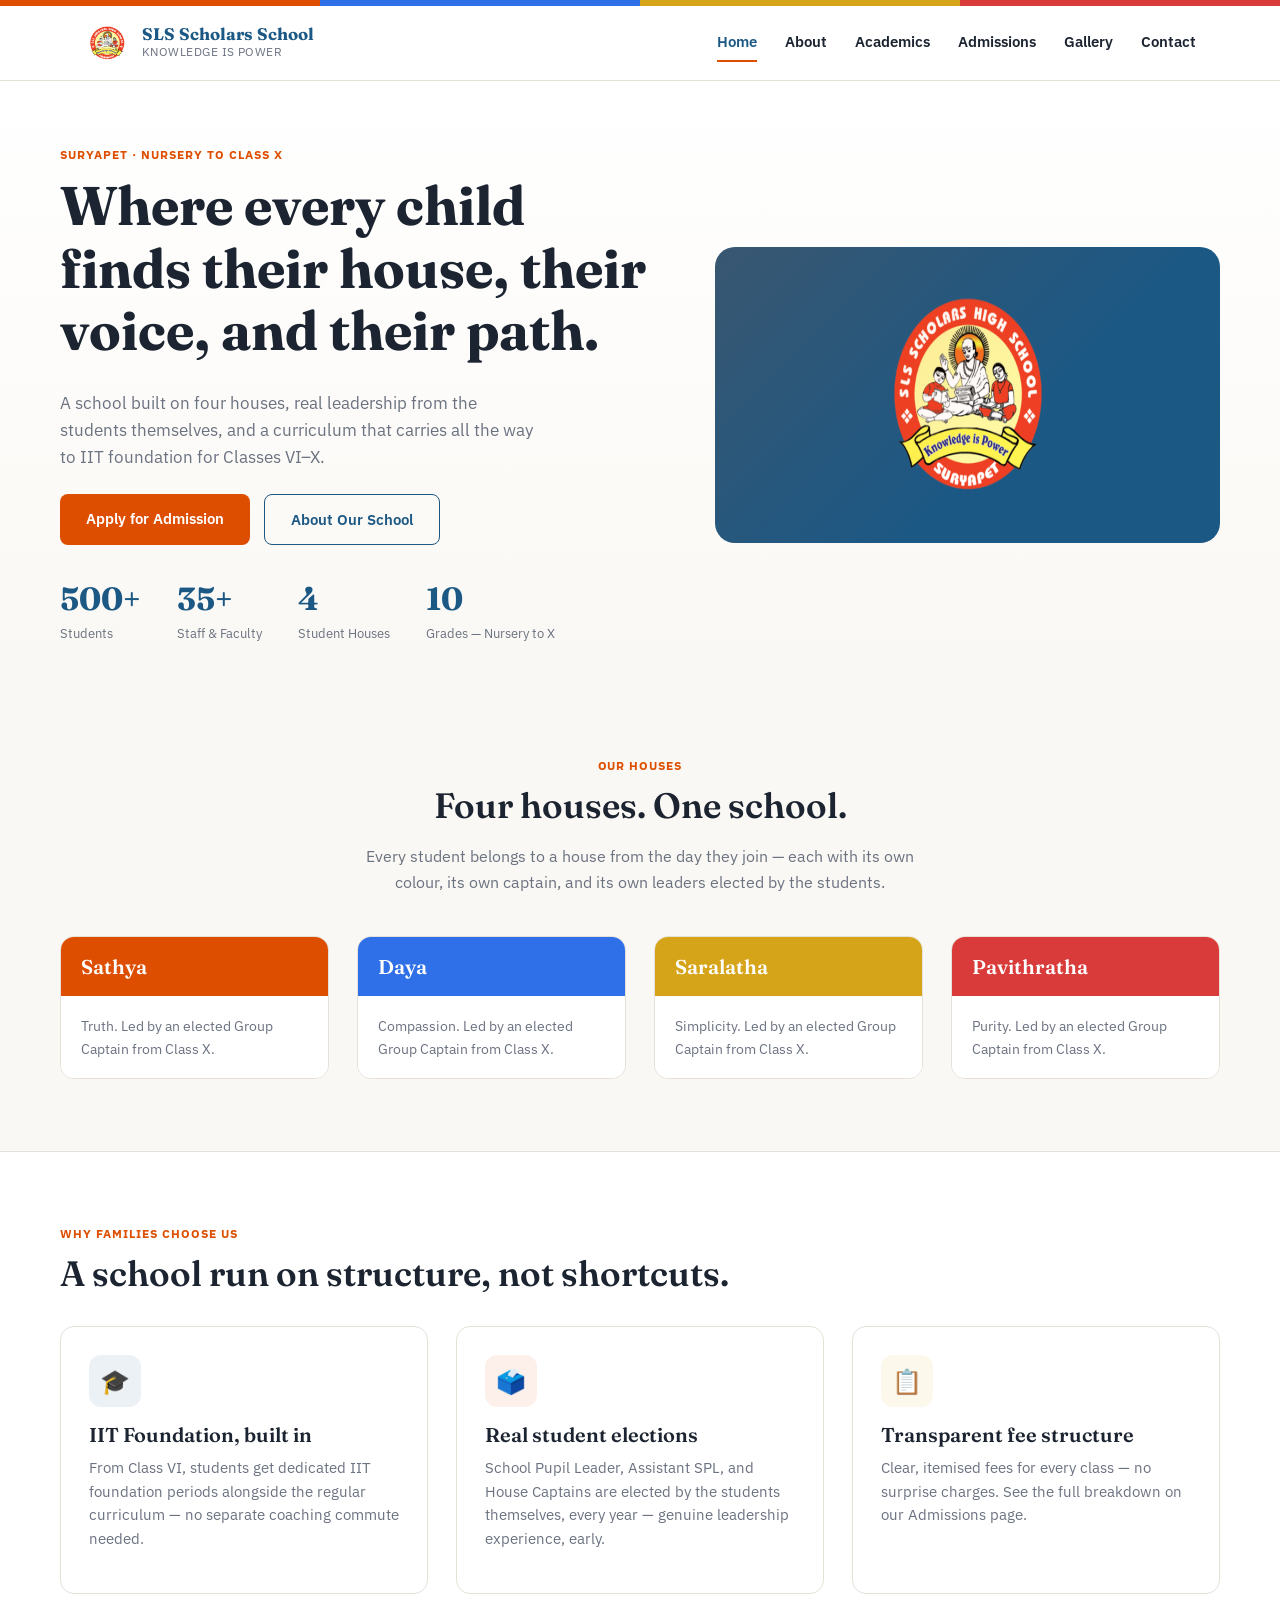
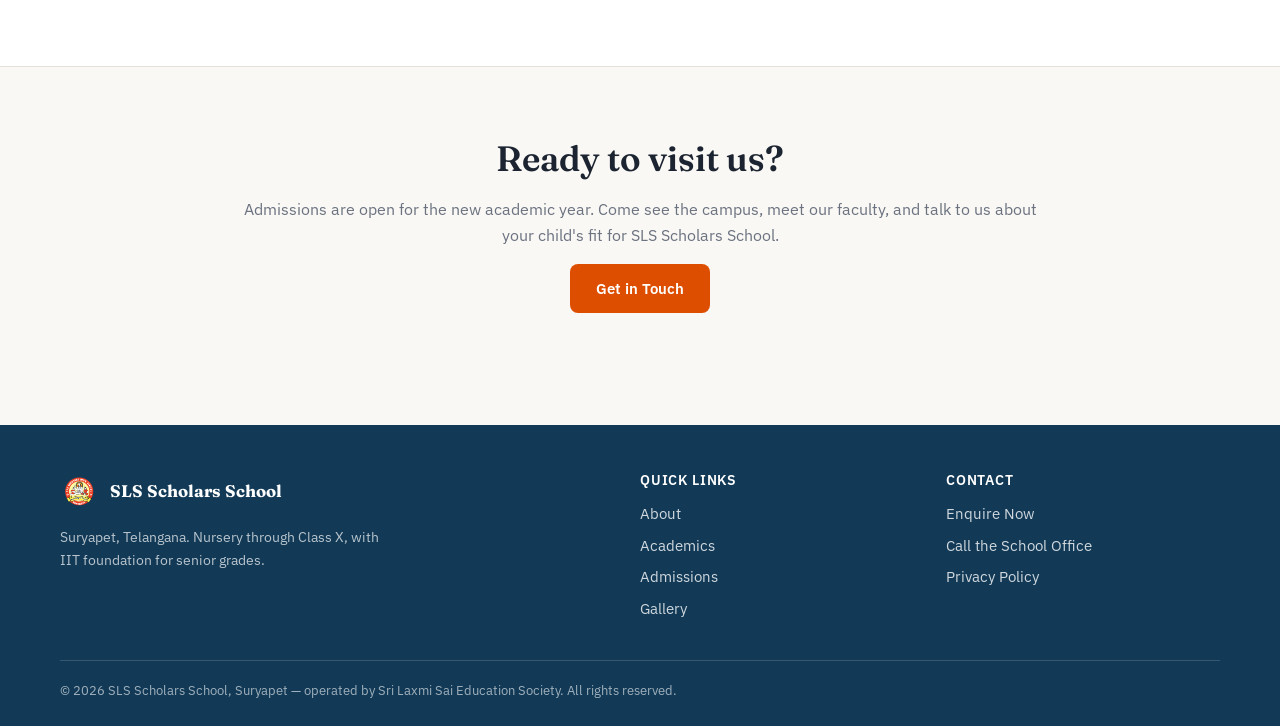
==== index.html @ b36be270 "Add Privacy Policy page" ====
<!doctype html>
<html lang="en">
<head>
<meta charset="UTF-8">
<meta name="viewport" content="width=device-width, initial-scale=1.0">
<title>SLS Scholars School | Suryapet</title>
<meta name="description" content="SLS Scholars School, Suryapet — Nursery to Class X. Knowledge is Power.">
<link rel="stylesheet" href="style.css">
</head>
<body>

<div class="house-stripe"><span class="s1"></span><span class="s2"></span><span class="s3"></span><span class="s4"></span></div>
<header class="site-header">
  <div class="nav-wrap">
    <a class="brand" href="index.html">
      <img src="images/crest.png" alt="SLS Scholars School crest">
      <div class="brand-text">
        <div class="school-name">SLS Scholars School</div>
        <div class="school-tag">Knowledge is Power</div>
      </div>
    </a>
    <nav class="main-nav">
      <a href="index.html" class="active">Home</a>
      <a href="about.html">About</a>
      <a href="academics.html">Academics</a>
      <a href="admissions.html">Admissions</a>
      <a href="gallery.html">Gallery</a>
      <a href="contact.html">Contact</a>
    </nav>
  </div>
</header>

<section class="hero">
  <div class="hero-inner">
    <div>
      <span class="eyebrow">Suryapet · Nursery to Class X</span>
      <h1>Where every child finds their house, their voice, and their path.</h1>
      <p style="font-size:1.05rem; color:var(--muted); max-width:480px;">A school built on four houses, real leadership from the students themselves, and a curriculum that carries all the way to IIT foundation for Classes VI–X.</p>
      <div style="display:flex; gap:14px; flex-wrap:wrap; margin-top:24px;">
        <a href="admissions.html" class="btn btn-primary">Apply for Admission</a>
        <a href="about.html" class="btn btn-outline">About Our School</a>
      </div>
      <div class="stat-row">
        <div><div class="stat-num">500+</div><div class="stat-label">Students</div></div>
        <div><div class="stat-num">35+</div><div class="stat-label">Staff & Faculty</div></div>
        <div><div class="stat-num">4</div><div class="stat-label">Student Houses</div></div>
        <div><div class="stat-num">10</div><div class="stat-label">Grades — Nursery to X</div></div>
      </div>
    </div>
    <div class="hero-crest-panel">
      <img src="images/crest.png" alt="SLS Scholars School crest">
    </div>
  </div>
</section>

<section>
  <div class="wrap">
    <span class="eyebrow" style="text-align:center; display:block;">Our Houses</span>
    <h2 style="text-align:center;">Four houses. One school.</h2>
    <p style="text-align:center; color:var(--muted); max-width:560px; margin:0 auto 40px;">Every student belongs to a house from the day they join — each with its own colour, its own captain, and its own leaders elected by the students.</p>
    <div class="grid grid-4">
      <div class="house-card">
        <div class="house-top" style="background:var(--sathya);"><h3 style="color:#fff; margin:0;">Sathya</h3></div>
        <div class="house-body">Truth. Led by an elected Group Captain from Class X.</div>
      </div>
      <div class="house-card">
        <div class="house-top" style="background:var(--daya);"><h3 style="color:#fff; margin:0;">Daya</h3></div>
        <div class="house-body">Compassion. Led by an elected Group Captain from Class X.</div>
      </div>
      <div class="house-card">
        <div class="house-top" style="background:var(--saralatha);"><h3 style="color:#fff; margin:0;">Saralatha</h3></div>
        <div class="house-body">Simplicity. Led by an elected Group Captain from Class X.</div>
      </div>
      <div class="house-card">
        <div class="house-top" style="background:var(--pavithratha);"><h3 style="color:#fff; margin:0;">Pavithratha</h3></div>
        <div class="house-body">Purity. Led by an elected Group Captain from Class X.</div>
      </div>
    </div>
  </div>
</section>

<section style="background:#fff; border-top:1px solid var(--line); border-bottom:1px solid var(--line);">
  <div class="wrap">
    <span class="eyebrow">Why families choose us</span>
    <h2>A school run on structure, not shortcuts.</h2>
    <div class="grid grid-3" style="margin-top:32px;">
      <div class="card">
        <div class="card-icon" style="background:#1C588415; color:var(--navy);">🎓</div>
        <h3>IIT Foundation, built in</h3>
        <p style="color:var(--muted); font-size:0.92rem;">From Class VI, students get dedicated IIT foundation periods alongside the regular curriculum — no separate coaching commute needed.</p>
      </div>
      <div class="card">
        <div class="card-icon" style="background:#DE4E0015; color:var(--orange);">🗳️</div>
        <h3>Real student elections</h3>
        <p style="color:var(--muted); font-size:0.92rem;">School Pupil Leader, Assistant SPL, and House Captains are elected by the students themselves, every year — genuine leadership experience, early.</p>
      </div>
      <div class="card">
        <div class="card-icon" style="background:#D6A41915; color:var(--saralatha);">📋</div>
        <h3>Transparent fee structure</h3>
        <p style="color:var(--muted); font-size:0.92rem;">Clear, itemised fees for every class — no surprise charges. See the full breakdown on our Admissions page.</p>
      </div>
    </div>
  </div>
</section>

<section>
  <div class="wrap-narrow" style="text-align:center;">
    <h2>Ready to visit us?</h2>
    <p style="color:var(--muted);">Admissions are open for the new academic year. Come see the campus, meet our faculty, and talk to us about your child's fit for SLS Scholars School.</p>
    <a href="contact.html" class="btn btn-primary">Get in Touch</a>
  </div>
</section>

<footer class="site-footer">
  <div class="footer-wrap">
    <div>
      <div class="brand" style="margin-bottom:14px;">
        <img src="images/crest.png" alt="crest" style="width:38px;height:38px;">
        <div class="brand-text"><div class="school-name" style="color:#fff;">SLS Scholars School</div></div>
      </div>
      <p style="color:rgba(255,255,255,0.7); font-size:0.9rem; max-width:320px;">Suryapet, Telangana. Nursery through Class X, with IIT foundation for senior grades.</p>
    </div>
    <div>
      <h4>Quick Links</h4>
      <a href="about.html">About</a>
      <a href="academics.html">Academics</a>
      <a href="admissions.html">Admissions</a>
      <a href="gallery.html">Gallery</a>
    </div>
    <div>
      <h4>Contact</h4>
      <a href="contact.html">Enquire Now</a>
      <a href="tel:+919848638999">Call the School Office</a>
      <a href="privacy.html">Privacy Policy</a>
    </div>
  </div>
  <div class="footer-bottom">© 2026 SLS Scholars School, Suryapet — operated by Sri Laxmi Sai Education Society. All rights reserved.</div>
</footer>

</body>
</html>
---- style.css ----
@import url('https://fonts.googleapis.com/css2?family=Fraunces:opsz,wght@9..144,500;9..144,600;9..144,700&family=IBM+Plex+Sans:wght@400;500;600;700&display=swap');

:root {
  --navy: #1C5884;
  --navy-dark: #123A57;
  --orange: #DE4E00;
  --paper: #FAF8F4;
  --ink: #1B2430;
  --muted: #6B7280;
  --line: #E5E1D8;
  --sathya: #DE4E00;
  --daya: #2F6FE8;
  --saralatha: #D6A419;
  --pavithratha: #D93A3A;
}

* { box-sizing: border-box; }

html { scroll-behavior: smooth; }

body {
  margin: 0;
  font-family: 'IBM Plex Sans', system-ui, sans-serif;
  color: var(--ink);
  background: var(--paper);
  line-height: 1.6;
}

h1, h2, h3, h4 { font-family: 'Fraunces', serif; font-weight: 600; line-height: 1.15; margin: 0 0 0.5em; }
h1 { font-size: clamp(2.2rem, 5vw, 3.4rem); font-weight: 700; }
h2 { font-size: clamp(1.6rem, 3vw, 2.2rem); }
h3 { font-size: 1.25rem; }
p { margin: 0 0 1em; color: var(--ink); }
a { color: var(--navy); text-decoration: none; }
img { max-width: 100%; display: block; }

.house-stripe { height: 6px; display: flex; }
.house-stripe span { flex: 1; }
.house-stripe .s1 { background: var(--sathya); }
.house-stripe .s2 { background: var(--daya); }
.house-stripe .s3 { background: var(--saralatha); }
.house-stripe .s4 { background: var(--pavithratha); }

header.site-header {
  background: #fff;
  border-bottom: 1px solid var(--line);
  position: sticky;
  top: 0;
  z-index: 50;
}
.nav-wrap {
  max-width: 1160px;
  margin: 0 auto;
  padding: 14px 24px;
  display: flex;
  align-items: center;
  justify-content: space-between;
  gap: 20px;
  flex-wrap: wrap;
}
.brand { display: flex; align-items: center; gap: 12px; }
.brand img { width: 46px; height: 46px; object-fit: contain; }
.brand-text .school-name { font-family: 'Fraunces', serif; font-weight: 700; font-size: 1.05rem; color: var(--navy); line-height: 1.1; }
.brand-text .school-tag { font-size: 0.72rem; color: var(--muted); letter-spacing: 0.04em; text-transform: uppercase; }

nav.main-nav { display: flex; gap: 28px; flex-wrap: wrap; }
nav.main-nav a {
  font-size: 0.92rem;
  font-weight: 600;
  color: var(--ink);
  padding: 6px 0;
  border-bottom: 2px solid transparent;
}
nav.main-nav a:hover, nav.main-nav a.active { color: var(--navy); border-bottom-color: var(--orange); }

.btn {
  display: inline-block;
  padding: 12px 26px;
  border-radius: 8px;
  font-weight: 600;
  font-size: 0.95rem;
  cursor: pointer;
  border: none;
}
.btn-primary { background: var(--orange); color: #fff; }
.btn-primary:hover { background: #c74400; }
.btn-outline { background: transparent; color: var(--navy); border: 1.5px solid var(--navy); }
.btn-outline:hover { background: var(--navy); color: #fff; }

section { padding: 72px 24px; }
.wrap { max-width: 1160px; margin: 0 auto; }
.wrap-narrow { max-width: 820px; margin: 0 auto; }

.eyebrow {
  font-size: 0.78rem;
  font-weight: 700;
  letter-spacing: 0.08em;
  text-transform: uppercase;
  color: var(--orange);
  margin-bottom: 10px;
  display: block;
}

.grid { display: grid; gap: 28px; }
.grid-2 { grid-template-columns: repeat(auto-fit, minmax(280px, 1fr)); }
.grid-3 { grid-template-columns: repeat(auto-fit, minmax(220px, 1fr)); }
.grid-4 { grid-template-columns: repeat(auto-fit, minmax(180px, 1fr)); }

.card {
  background: #fff;
  border: 1px solid var(--line);
  border-radius: 14px;
  padding: 28px;
}

.card-icon {
  width: 52px; height: 52px;
  border-radius: 12px;
  display: flex; align-items: center; justify-content: center;
  font-size: 24px;
  margin-bottom: 16px;
}

.hero {
  background: linear-gradient(180deg, #fff 0%, var(--paper) 100%);
  padding: 64px 24px 40px;
}
.hero-inner {
  max-width: 1160px;
  margin: 0 auto;
  display: grid;
  grid-template-columns: 1.2fr 1fr;
  gap: 48px;
  align-items: center;
}
@media (max-width: 800px) { .hero-inner { grid-template-columns: 1fr; } }

.hero-crest-panel {
  background: var(--navy);
  border-radius: 20px;
  padding: 48px;
  display: flex;
  align-items: center;
  justify-content: center;
  position: relative;
  overflow: hidden;
}
.hero-crest-panel img { width: 200px; height: 200px; }
.hero-crest-panel::after {
  content: "";
  position: absolute;
  inset: 0;
  background: linear-gradient(135deg, rgba(222,78,0,0.15), transparent 60%);
}

.stat-row { display: flex; gap: 36px; flex-wrap: wrap; margin-top: 28px; }
.stat-num { font-family: 'Fraunces', serif; font-size: 2rem; font-weight: 700; color: var(--navy); }
.stat-label { font-size: 0.8rem; color: var(--muted); }

.house-card { border-radius: 14px; overflow: hidden; border: 1px solid var(--line); }
.house-card .house-top { padding: 18px 20px; color: #fff; }
.house-card .house-body { padding: 18px 20px; background: #fff; font-size: 0.9rem; color: var(--muted); }

.icon-tile {
  aspect-ratio: 4/3;
  border-radius: 14px;
  display: flex;
  align-items: center;
  justify-content: center;
  font-size: 44px;
  border: 1px solid var(--line);
}

footer.site-footer {
  background: var(--navy-dark);
  color: #fff;
  padding: 48px 24px 24px;
  margin-top: 40px;
}
.footer-wrap { max-width: 1160px; margin: 0 auto; display: grid; grid-template-columns: 2fr 1fr 1fr; gap: 32px; }
@media (max-width: 700px) { .footer-wrap { grid-template-columns: 1fr; } }
.footer-wrap h4 { color: #fff; font-family: 'IBM Plex Sans', sans-serif; font-size: 0.85rem; text-transform: uppercase; letter-spacing: 0.06em; margin-bottom: 14px; }
.footer-wrap a { color: rgba(255,255,255,0.8); display: block; margin-bottom: 8px; font-size: 0.92rem; }
.footer-wrap a:hover { color: #fff; }
.footer-bottom { max-width: 1160px; margin: 32px auto 0; padding-top: 20px; border-top: 1px solid rgba(255,255,255,0.15); font-size: 0.8rem; color: rgba(255,255,255,0.6); }

.page-hero {
  background: var(--navy);
  color: #fff;
  padding: 56px 24px;
  text-align: center;
}
.page-hero h1 { color: #fff; }
.page-hero p { color: rgba(255,255,255,0.85); max-width: 560px; margin: 0 auto; }

.divider { height: 1px; background: var(--line); margin: 0; }

table.fee-table { width: 100%; border-collapse: collapse; background: #fff; border-radius: 12px; overflow: hidden; }
table.fee-table th { background: var(--navy); color: #fff; text-align: left; padding: 12px 16px; font-size: 0.85rem; }
table.fee-table td { padding: 10px 16px; border-top: 1px solid var(--line); font-size: 0.92rem; }
table.fee-table tr:nth-child(even) td { background: #FBFAF7; }

.contact-form input, .contact-form textarea {
  width: 100%;
  padding: 12px 14px;
  border: 1px solid var(--line);
  border-radius: 8px;
  font-family: inherit;
  font-size: 0.95rem;
  margin-bottom: 14px;
}
.contact-form label { font-size: 0.85rem; font-weight: 600; display: block; margin-bottom: 6px; }
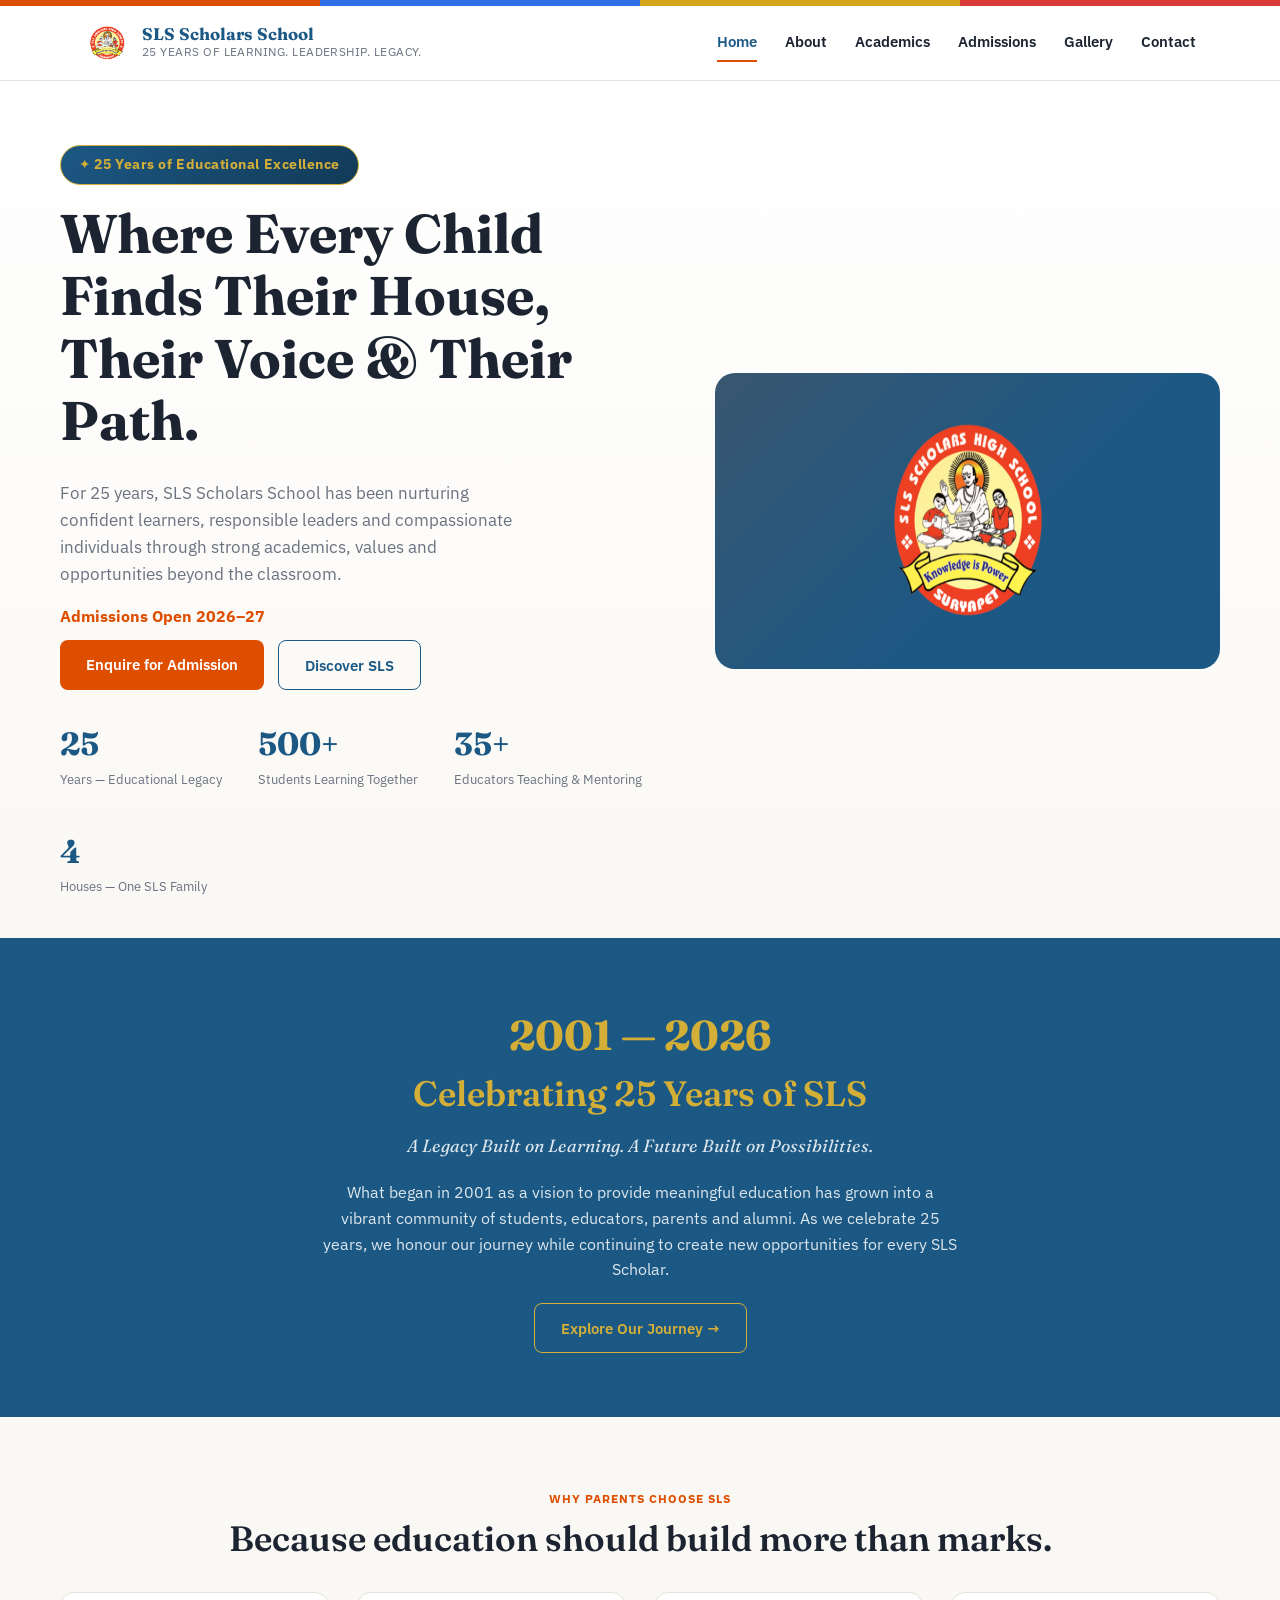
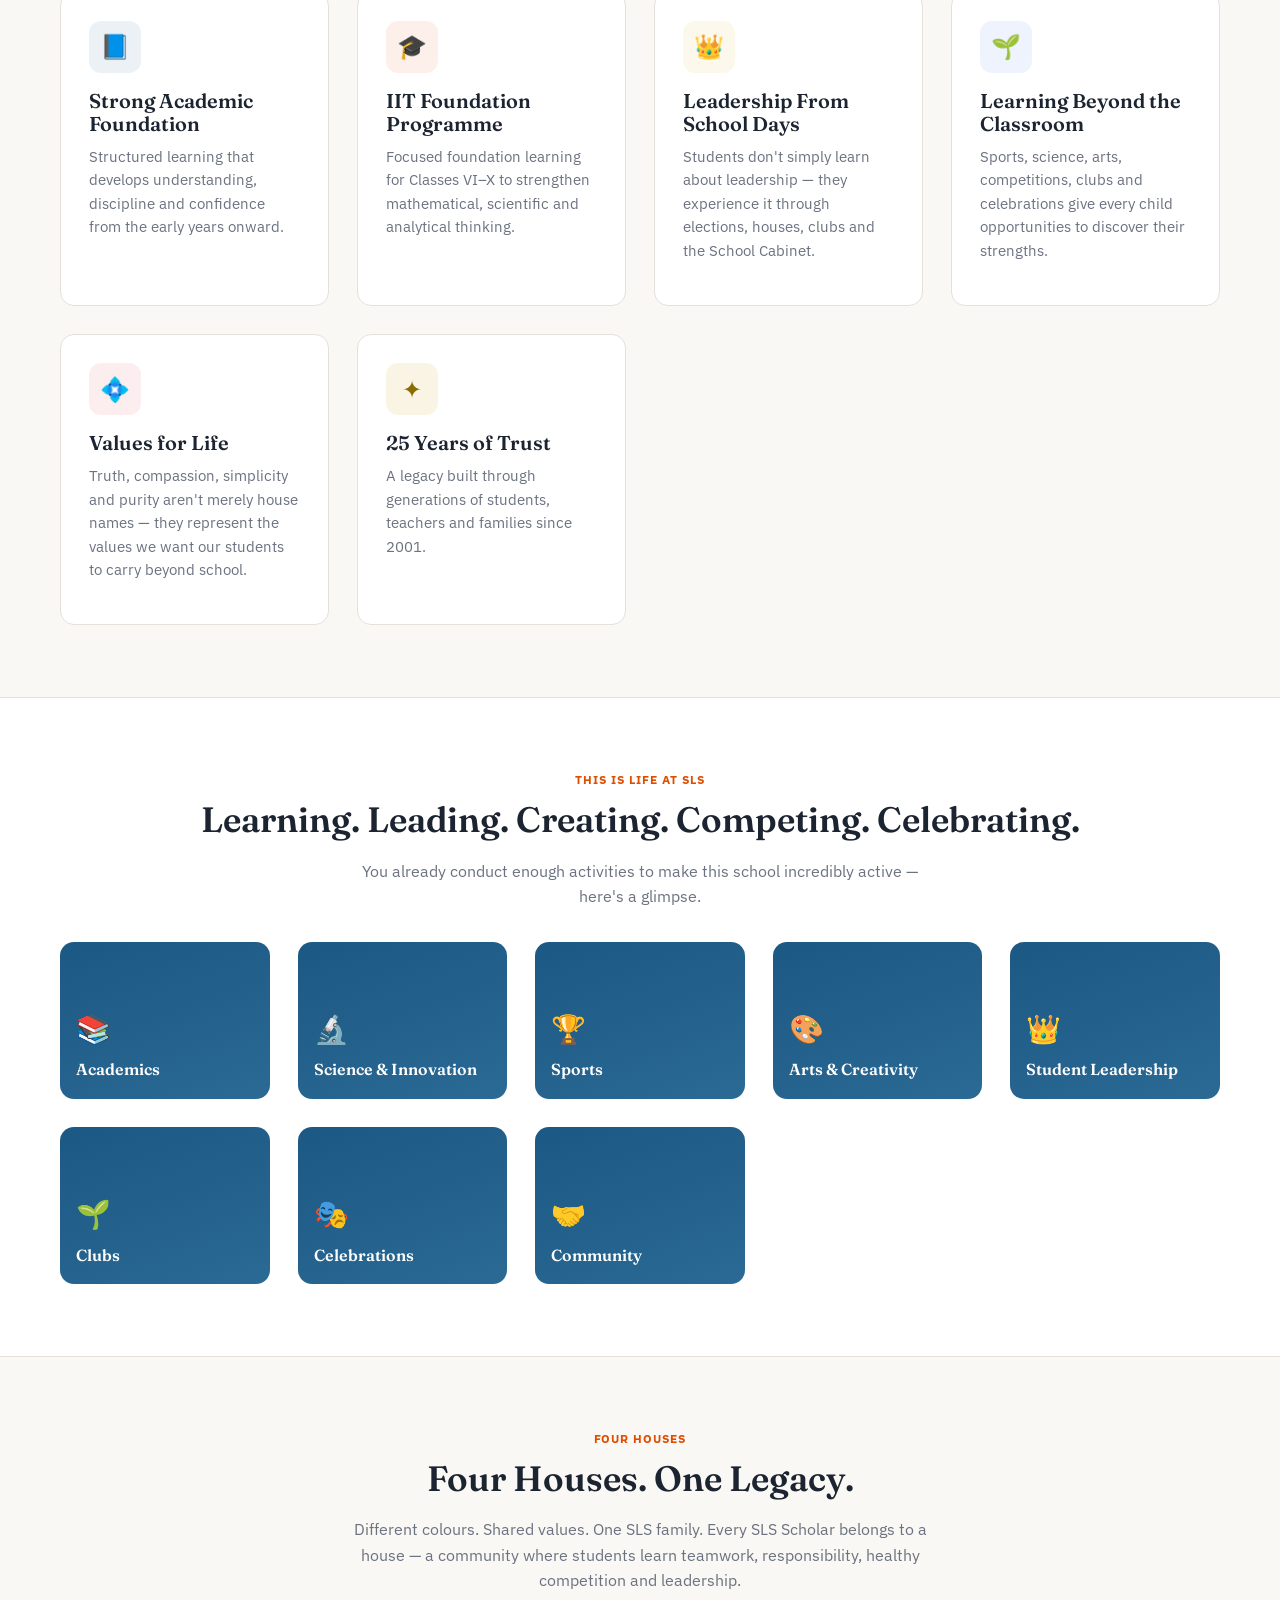
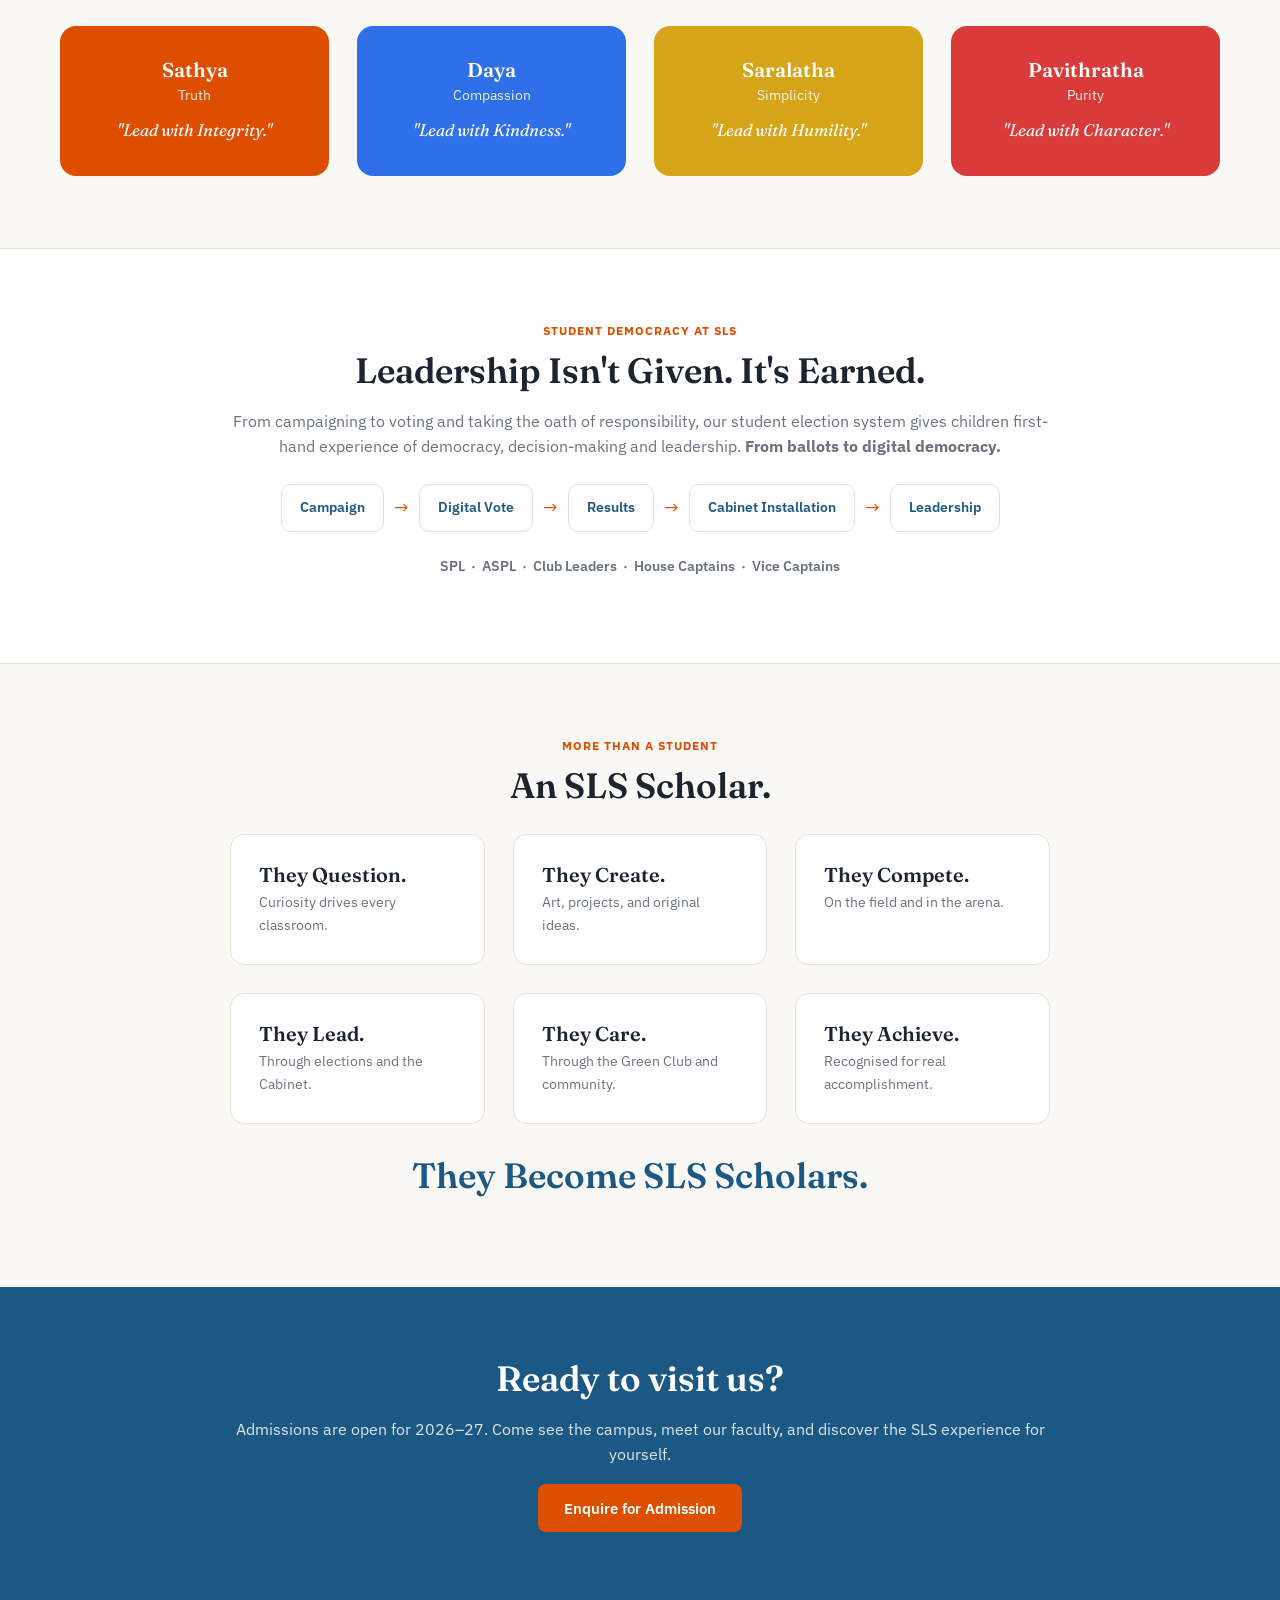
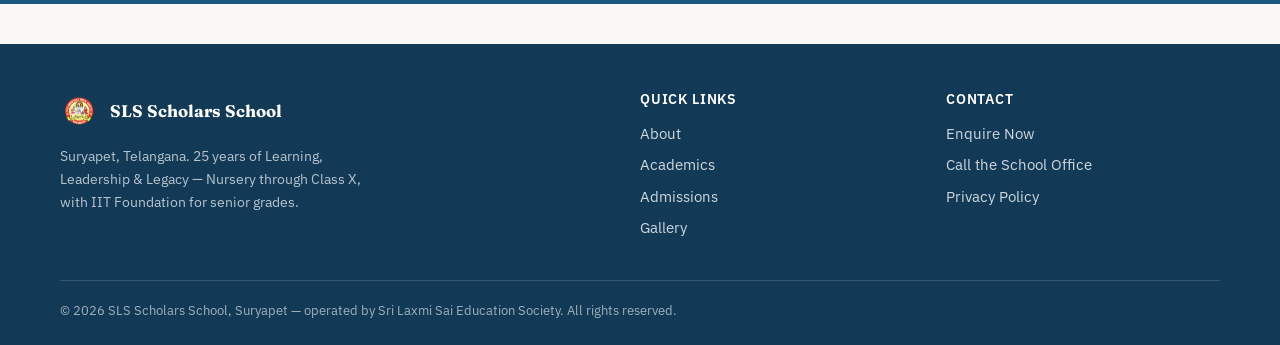
==== commit a730d4d7: "Silver Jubilee rebrand: Home, Academics, Admissions, Gallery, Contact" ====
--- a/index.html
+++ b/index.html
@@ -3,8 +3,8 @@
 <head>
 <meta charset="UTF-8">
 <meta name="viewport" content="width=device-width, initial-scale=1.0">
-<title>SLS Scholars School | Suryapet</title>
-<meta name="description" content="SLS Scholars School, Suryapet — Nursery to Class X. Knowledge is Power.">
+<title>SLS Scholars School | 25 Years of Learning, Leadership & Legacy</title>
+<meta name="description" content="SLS Scholars School, Suryapet — celebrating 25 years of educational excellence. Nursery to Class X, with IIT Foundation and student leadership.">
 <link rel="stylesheet" href="style.css">
 </head>
 <body>
@@ -16,7 +16,7 @@
       <img src="images/crest.png" alt="SLS Scholars School crest">
       <div class="brand-text">
         <div class="school-name">SLS Scholars School</div>
-        <div class="school-tag">Knowledge is Power</div>
+        <div class="school-tag">25 Years of Learning. Leadership. Legacy.</div>
       </div>
     </a>
     <nav class="main-nav">
@@ -33,18 +33,19 @@
 <section class="hero">
   <div class="hero-inner">
     <div>
-      <span class="eyebrow">Suryapet · Nursery to Class X</span>
-      <h1>Where every child finds their house, their voice, and their path.</h1>
-      <p style="font-size:1.05rem; color:var(--muted); max-width:480px;">A school built on four houses, real leadership from the students themselves, and a curriculum that carries all the way to IIT foundation for Classes VI–X.</p>
-      <div style="display:flex; gap:14px; flex-wrap:wrap; margin-top:24px;">
-        <a href="admissions.html" class="btn btn-primary">Apply for Admission</a>
-        <a href="about.html" class="btn btn-outline">About Our School</a>
+      <span class="jubilee-badge">✦ 25 Years of Educational Excellence</span>
+      <h1 style="margin-top:18px;">Where Every Child Finds Their House, Their Voice & Their Path.</h1>
+      <p style="font-size:1.05rem; color:var(--muted); max-width:480px;">For 25 years, SLS Scholars School has been nurturing confident learners, responsible leaders and compassionate individuals through strong academics, values and opportunities beyond the classroom.</p>
+      <div style="margin:14px 0 6px; font-weight:700; color:var(--orange);">Admissions Open 2026–27</div>
+      <div style="display:flex; gap:14px; flex-wrap:wrap; margin-top:10px;">
+        <a href="admissions.html" class="btn btn-primary">Enquire for Admission</a>
+        <a href="about.html" class="btn btn-outline">Discover SLS</a>
       </div>
       <div class="stat-row">
-        <div><div class="stat-num">500+</div><div class="stat-label">Students</div></div>
-        <div><div class="stat-num">35+</div><div class="stat-label">Staff & Faculty</div></div>
-        <div><div class="stat-num">4</div><div class="stat-label">Student Houses</div></div>
-        <div><div class="stat-num">10</div><div class="stat-label">Grades — Nursery to X</div></div>
+        <div><div class="stat-num">25</div><div class="stat-label">Years — Educational Legacy</div></div>
+        <div><div class="stat-num">500+</div><div class="stat-label">Students Learning Together</div></div>
+        <div><div class="stat-num">35+</div><div class="stat-label">Educators Teaching &amp; Mentoring</div></div>
+        <div><div class="stat-num">4</div><div class="stat-label">Houses — One SLS Family</div></div>
       </div>
     </div>
     <div class="hero-crest-panel">
@@ -53,27 +54,48 @@
   </div>
 </section>
 
+<section class="jubilee-section">
+  <div class="jubilee-years">2001 — 2026</div>
+  <h2>Celebrating 25 Years of SLS</h2>
+  <p style="font-family:'Fraunces',serif; font-style:italic; font-size:1.1rem;">A Legacy Built on Learning. A Future Built on Possibilities.</p>
+  <p>What began in 2001 as a vision to provide meaningful education has grown into a vibrant community of students, educators, parents and alumni. As we celebrate 25 years, we honour our journey while continuing to create new opportunities for every SLS Scholar.</p>
+  <a href="about.html" class="btn btn-outline" style="border-color:#D4AF37; color:#D4AF37;">Explore Our Journey →</a>
+</section>
+
 <section>
   <div class="wrap">
-    <span class="eyebrow" style="text-align:center; display:block;">Our Houses</span>
-    <h2 style="text-align:center;">Four houses. One school.</h2>
-    <p style="text-align:center; color:var(--muted); max-width:560px; margin:0 auto 40px;">Every student belongs to a house from the day they join — each with its own colour, its own captain, and its own leaders elected by the students.</p>
-    <div class="grid grid-4">
-      <div class="house-card">
-        <div class="house-top" style="background:var(--sathya);"><h3 style="color:#fff; margin:0;">Sathya</h3></div>
-        <div class="house-body">Truth. Led by an elected Group Captain from Class X.</div>
-      </div>
-      <div class="house-card">
-        <div class="house-top" style="background:var(--daya);"><h3 style="color:#fff; margin:0;">Daya</h3></div>
-        <div class="house-body">Compassion. Led by an elected Group Captain from Class X.</div>
-      </div>
-      <div class="house-card">
-        <div class="house-top" style="background:var(--saralatha);"><h3 style="color:#fff; margin:0;">Saralatha</h3></div>
-        <div class="house-body">Simplicity. Led by an elected Group Captain from Class X.</div>
-      </div>
-      <div class="house-card">
-        <div class="house-top" style="background:var(--pavithratha);"><h3 style="color:#fff; margin:0;">Pavithratha</h3></div>
-        <div class="house-body">Purity. Led by an elected Group Captain from Class X.</div>
+    <span class="eyebrow" style="text-align:center; display:block;">Why Parents Choose SLS</span>
+    <h2 style="text-align:center;">Because education should build more than marks.</h2>
+    <div class="grid grid-3" style="margin-top:32px;">
+      <div class="card">
+        <div class="card-icon" style="background:#1C588415; color:var(--navy);">📘</div>
+        <h3>Strong Academic Foundation</h3>
+        <p style="color:var(--muted); font-size:0.92rem;">Structured learning that develops understanding, discipline and confidence from the early years onward.</p>
+      </div>
+      <div class="card">
+        <div class="card-icon" style="background:#DE4E0015; color:var(--orange);">🎓</div>
+        <h3>IIT Foundation Programme</h3>
+        <p style="color:var(--muted); font-size:0.92rem;">Focused foundation learning for Classes VI–X to strengthen mathematical, scientific and analytical thinking.</p>
+      </div>
+      <div class="card">
+        <div class="card-icon" style="background:#D6A41915; color:var(--saralatha);">👑</div>
+        <h3>Leadership From School Days</h3>
+        <p style="color:var(--muted); font-size:0.92rem;">Students don't simply learn about leadership — they experience it through elections, houses, clubs and the School Cabinet.</p>
+      </div>
+      <div class="card">
+        <div class="card-icon" style="background:#2F6FE815; color:var(--daya);">🌱</div>
+        <h3>Learning Beyond the Classroom</h3>
+        <p style="color:var(--muted); font-size:0.92rem;">Sports, science, arts, competitions, clubs and celebrations give every child opportunities to discover their strengths.</p>
+      </div>
+      <div class="card">
+        <div class="card-icon" style="background:#D93A3A15; color:var(--pavithratha);">💠</div>
+        <h3>Values for Life</h3>
+        <p style="color:var(--muted); font-size:0.92rem;">Truth, compassion, simplicity and purity aren't merely house names — they represent the values we want our students to carry beyond school.</p>
+      </div>
+      <div class="card">
+        <div class="card-icon" style="background:#D4AF3722; color:#8a6d00;">✦</div>
+        <h3>25 Years of Trust</h3>
+        <p style="color:var(--muted); font-size:0.92rem;">A legacy built through generations of students, teachers and families since 2001.</p>
       </div>
     </div>
   </div>
@@ -81,33 +103,89 @@
 
 <section style="background:#fff; border-top:1px solid var(--line); border-bottom:1px solid var(--line);">
   <div class="wrap">
-    <span class="eyebrow">Why families choose us</span>
-    <h2>A school run on structure, not shortcuts.</h2>
-    <div class="grid grid-3" style="margin-top:32px;">
-      <div class="card">
-        <div class="card-icon" style="background:#1C588415; color:var(--navy);">🎓</div>
-        <h3>IIT Foundation, built in</h3>
-        <p style="color:var(--muted); font-size:0.92rem;">From Class VI, students get dedicated IIT foundation periods alongside the regular curriculum — no separate coaching commute needed.</p>
-      </div>
-      <div class="card">
-        <div class="card-icon" style="background:#DE4E0015; color:var(--orange);">🗳️</div>
-        <h3>Real student elections</h3>
-        <p style="color:var(--muted); font-size:0.92rem;">School Pupil Leader, Assistant SPL, and House Captains are elected by the students themselves, every year — genuine leadership experience, early.</p>
-      </div>
-      <div class="card">
-        <div class="card-icon" style="background:#D6A41915; color:var(--saralatha);">📋</div>
-        <h3>Transparent fee structure</h3>
-        <p style="color:var(--muted); font-size:0.92rem;">Clear, itemised fees for every class — no surprise charges. See the full breakdown on our Admissions page.</p>
-      </div>
-    </div>
+    <span class="eyebrow" style="text-align:center; display:block;">This Is Life at SLS</span>
+    <h2 style="text-align:center;">Learning. Leading. Creating. Competing. Celebrating.</h2>
+    <p style="text-align:center; color:var(--muted); max-width:600px; margin:0 auto 32px;">You already conduct enough activities to make this school incredibly active — here's a glimpse.</p>
+    <div class="grid grid-4">
+      <div class="life-tile"><div><div class="life-icon">📚</div><div class="life-label">Academics</div></div></div>
+      <div class="life-tile"><div><div class="life-icon">🔬</div><div class="life-label">Science &amp; Innovation</div></div></div>
+      <div class="life-tile"><div><div class="life-icon">🏆</div><div class="life-label">Sports</div></div></div>
+      <div class="life-tile"><div><div class="life-icon">🎨</div><div class="life-label">Arts &amp; Creativity</div></div></div>
+      <div class="life-tile"><div><div class="life-icon">👑</div><div class="life-label">Student Leadership</div></div></div>
+      <div class="life-tile"><div><div class="life-icon">🌱</div><div class="life-label">Clubs</div></div></div>
+      <div class="life-tile"><div><div class="life-icon">🎭</div><div class="life-label">Celebrations</div></div></div>
+      <div class="life-tile"><div><div class="life-icon">🤝</div><div class="life-label">Community</div></div></div>
+    </div>
+  </div>
+</section>
+
+<section>
+  <div class="wrap">
+    <span class="eyebrow" style="text-align:center; display:block;">Four Houses</span>
+    <h2 style="text-align:center;">Four Houses. One Legacy.</h2>
+    <p style="text-align:center; color:var(--muted); max-width:600px; margin:0 auto 32px;">Different colours. Shared values. One SLS family. Every SLS Scholar belongs to a house — a community where students learn teamwork, responsibility, healthy competition and leadership.</p>
+    <div class="grid grid-4">
+      <div class="house-tile" style="background:var(--sathya);">
+        <h3 style="color:#fff; margin-bottom:4px;">Sathya</h3>
+        <div class="house-value">Truth</div>
+        <div class="house-motto">"Lead with Integrity."</div>
+      </div>
+      <div class="house-tile" style="background:var(--daya);">
+        <h3 style="color:#fff; margin-bottom:4px;">Daya</h3>
+        <div class="house-value">Compassion</div>
+        <div class="house-motto">"Lead with Kindness."</div>
+      </div>
+      <div class="house-tile" style="background:var(--saralatha);">
+        <h3 style="color:#fff; margin-bottom:4px;">Saralatha</h3>
+        <div class="house-value">Simplicity</div>
+        <div class="house-motto">"Lead with Humility."</div>
+      </div>
+      <div class="house-tile" style="background:var(--pavithratha);">
+        <h3 style="color:#fff; margin-bottom:4px;">Pavithratha</h3>
+        <div class="house-value">Purity</div>
+        <div class="house-motto">"Lead with Character."</div>
+      </div>
+    </div>
+  </div>
+</section>
+
+<section style="background:#fff; border-top:1px solid var(--line); border-bottom:1px solid var(--line);">
+  <div class="wrap-narrow" style="text-align:center;">
+    <span class="eyebrow">Student Democracy at SLS</span>
+    <h2>Leadership Isn't Given. It's Earned.</h2>
+    <p style="color:var(--muted);">From campaigning to voting and taking the oath of responsibility, our student election system gives children first-hand experience of democracy, decision-making and leadership. <strong>From ballots to digital democracy.</strong></p>
+    <div class="election-flow">
+      <div class="step">Campaign</div><div class="arrow">→</div>
+      <div class="step">Digital Vote</div><div class="arrow">→</div>
+      <div class="step">Results</div><div class="arrow">→</div>
+      <div class="step">Cabinet Installation</div><div class="arrow">→</div>
+      <div class="step">Leadership</div>
+    </div>
+    <p style="font-size:0.85rem; color:var(--muted); font-weight:600;">SPL &nbsp;·&nbsp; ASPL &nbsp;·&nbsp; Club Leaders &nbsp;·&nbsp; House Captains &nbsp;·&nbsp; Vice Captains</p>
   </div>
 </section>
 
 <section>
   <div class="wrap-narrow" style="text-align:center;">
-    <h2>Ready to visit us?</h2>
-    <p style="color:var(--muted);">Admissions are open for the new academic year. Come see the campus, meet our faculty, and talk to us about your child's fit for SLS Scholars School.</p>
-    <a href="contact.html" class="btn btn-primary">Get in Touch</a>
+    <span class="eyebrow">More Than a Student</span>
+    <h2>An SLS Scholar.</h2>
+    <div class="grid grid-3" style="margin-top:28px; text-align:left;">
+      <div class="card"><h3 style="margin-bottom:4px;">They Question.</h3><p style="color:var(--muted); font-size:0.9rem; margin:0;">Curiosity drives every classroom.</p></div>
+      <div class="card"><h3 style="margin-bottom:4px;">They Create.</h3><p style="color:var(--muted); font-size:0.9rem; margin:0;">Art, projects, and original ideas.</p></div>
+      <div class="card"><h3 style="margin-bottom:4px;">They Compete.</h3><p style="color:var(--muted); font-size:0.9rem; margin:0;">On the field and in the arena.</p></div>
+      <div class="card"><h3 style="margin-bottom:4px;">They Lead.</h3><p style="color:var(--muted); font-size:0.9rem; margin:0;">Through elections and the Cabinet.</p></div>
+      <div class="card"><h3 style="margin-bottom:4px;">They Care.</h3><p style="color:var(--muted); font-size:0.9rem; margin:0;">Through the Green Club and community.</p></div>
+      <div class="card"><h3 style="margin-bottom:4px;">They Achieve.</h3><p style="color:var(--muted); font-size:0.9rem; margin:0;">Recognised for real accomplishment.</p></div>
+    </div>
+    <h2 style="margin-top:32px; color:var(--navy);">They Become SLS Scholars.</h2>
+  </div>
+</section>
+
+<section style="background:var(--navy);">
+  <div class="wrap-narrow" style="text-align:center;">
+    <h2 style="color:#fff;">Ready to visit us?</h2>
+    <p style="color:rgba(255,255,255,0.85);">Admissions are open for 2026–27. Come see the campus, meet our faculty, and discover the SLS experience for yourself.</p>
+    <a href="admissions.html" class="btn btn-primary">Enquire for Admission</a>
   </div>
 </section>
 
@@ -118,7 +196,7 @@
         <img src="images/crest.png" alt="crest" style="width:38px;height:38px;">
         <div class="brand-text"><div class="school-name" style="color:#fff;">SLS Scholars School</div></div>
       </div>
-      <p style="color:rgba(255,255,255,0.7); font-size:0.9rem; max-width:320px;">Suryapet, Telangana. Nursery through Class X, with IIT foundation for senior grades.</p>
+      <p style="color:rgba(255,255,255,0.7); font-size:0.9rem; max-width:320px;">Suryapet, Telangana. 25 years of Learning, Leadership &amp; Legacy — Nursery through Class X, with IIT Foundation for senior grades.</p>
     </div>
     <div>
       <h4>Quick Links</h4>
--- a/style.css
+++ b/style.css
@@ -210,3 +210,49 @@
   margin-bottom: 14px;
 }
 .contact-form label { font-size: 0.85rem; font-weight: 600; display: block; margin-bottom: 6px; }
+
+/* Jubilee + rebrand additions */
+.jubilee-badge {
+  display: inline-flex; align-items: center; gap: 8px;
+  background: linear-gradient(135deg, #1C5884, #123A57);
+  color: #D4AF37; border: 1px solid #D4AF37;
+  padding: 8px 18px; border-radius: 999px; font-weight: 700; font-size: 0.85rem;
+  letter-spacing: 0.04em;
+}
+.jubilee-section {
+  background: var(--navy); color: #fff; padding: 64px 24px; text-align: center;
+}
+.jubilee-section h2 { color: #D4AF37; }
+.jubilee-section p { color: rgba(255,255,255,0.85); max-width: 640px; margin: 0 auto 20px; }
+.jubilee-years { font-family: 'Fraunces', serif; font-size: 2.6rem; font-weight: 700; color: #D4AF37; margin-bottom: 6px; }
+
+.house-tile { border-radius: 16px; overflow: hidden; text-align: center; color: #fff; padding: 32px 20px; }
+.house-tile .house-value { font-size: 0.85rem; opacity: 0.9; margin-bottom: 10px; }
+.house-tile .house-motto { font-family: 'Fraunces', serif; font-style: italic; font-size: 1.05rem; }
+
+.election-flow { display: flex; align-items: center; justify-content: center; flex-wrap: wrap; gap: 10px; margin: 24px 0; }
+.election-flow .step { background: #fff; border: 1px solid var(--line); border-radius: 10px; padding: 12px 18px; font-size: 0.85rem; font-weight: 600; color: var(--navy); }
+.election-flow .arrow { color: var(--orange); font-size: 1.1rem; }
+
+.life-tile {
+  position: relative; border-radius: 14px; overflow: hidden; aspect-ratio: 4/3;
+  display: flex; align-items: flex-end; padding: 16px;
+  background: linear-gradient(160deg, var(--navy), #2a6a94);
+  color: #fff;
+}
+.life-tile .life-icon { font-size: 28px; margin-bottom: 6px; }
+.life-tile .life-label { font-family: 'Fraunces', serif; font-weight: 600; font-size: 1rem; }
+
+.timeline { border-left: 3px solid var(--orange); padding-left: 24px; margin-left: 8px; }
+.timeline-item { margin-bottom: 28px; position: relative; }
+.timeline-item::before {
+  content: ""; position: absolute; left: -31px; top: 4px;
+  width: 14px; height: 14px; border-radius: 50%; background: var(--orange); border: 3px solid #fff;
+}
+.timeline-item .year { font-family: 'Fraunces', serif; font-weight: 700; color: var(--navy); font-size: 1.15rem; }
+
+.step-badge {
+  display: inline-flex; align-items: center; justify-content: center;
+  width: 34px; height: 34px; border-radius: 50%; background: var(--navy); color: #fff;
+  font-weight: 700; font-size: 0.85rem; margin-bottom: 10px;
+}
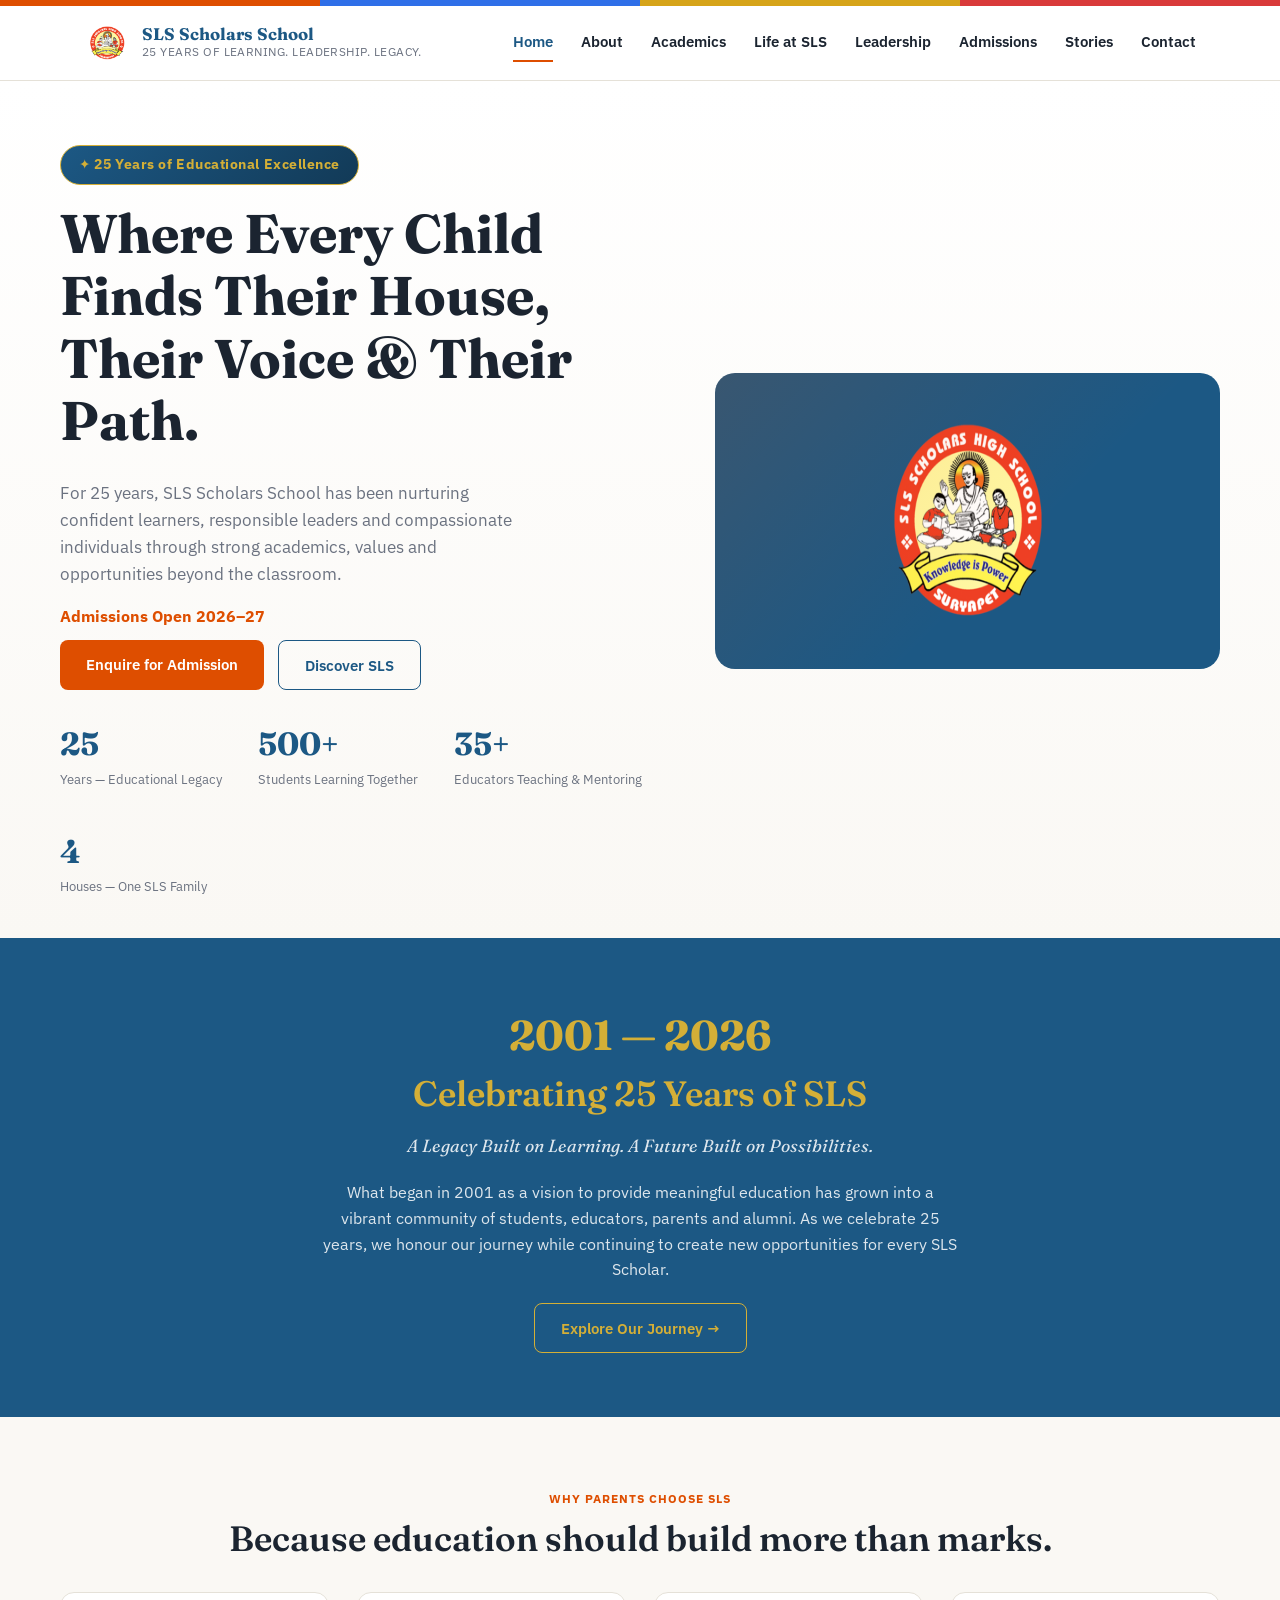
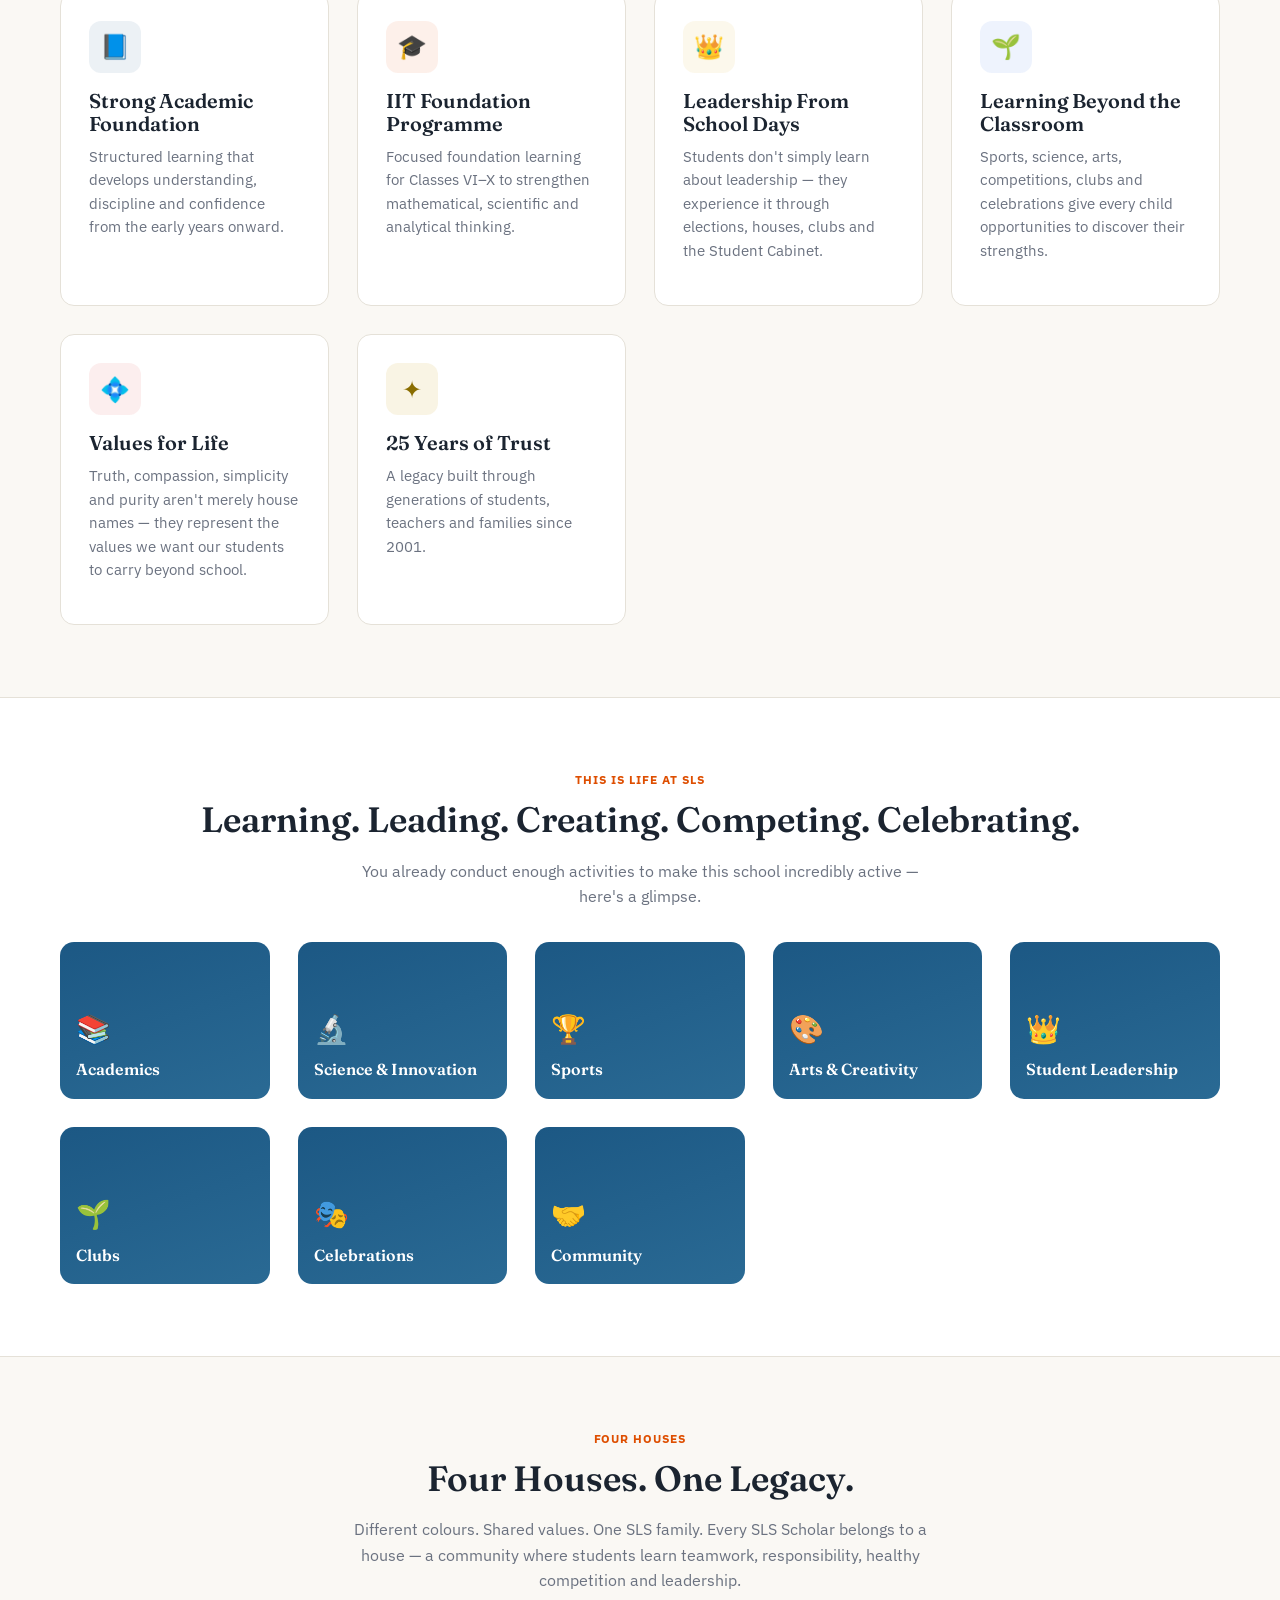
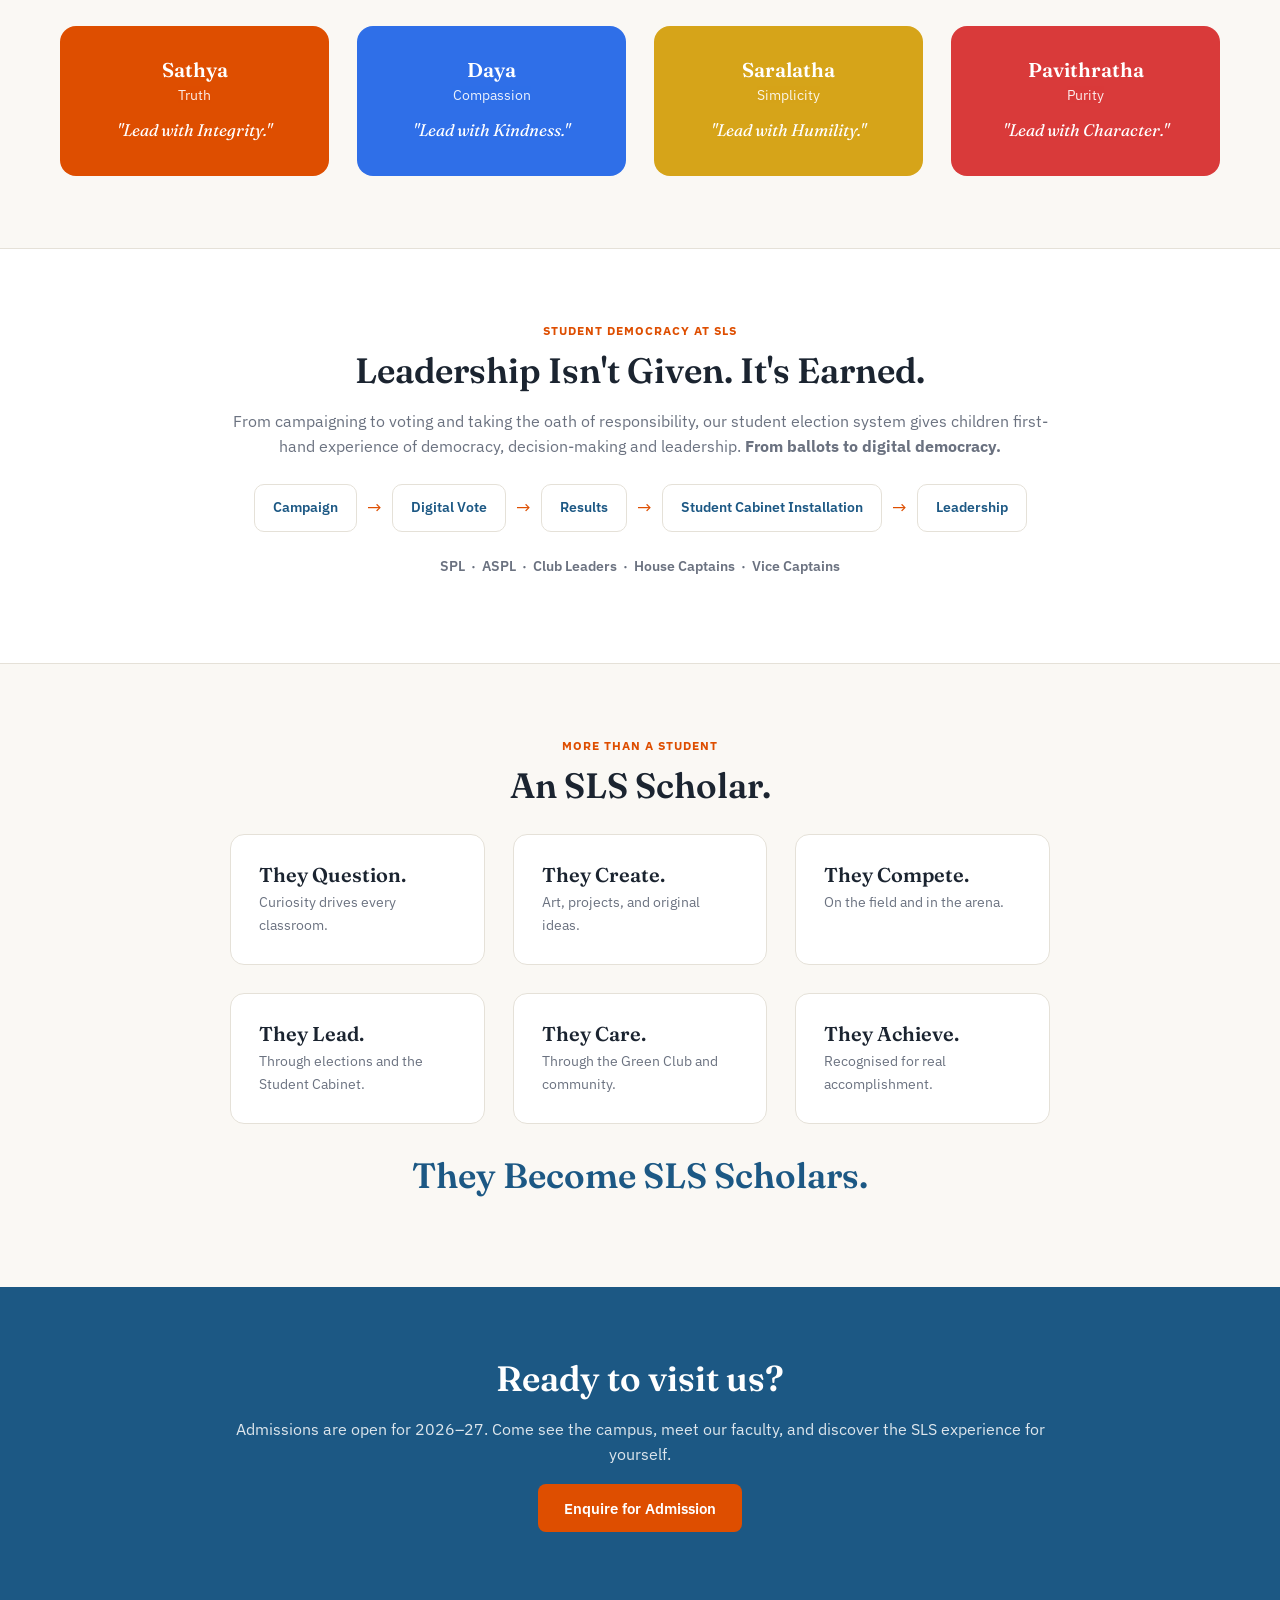
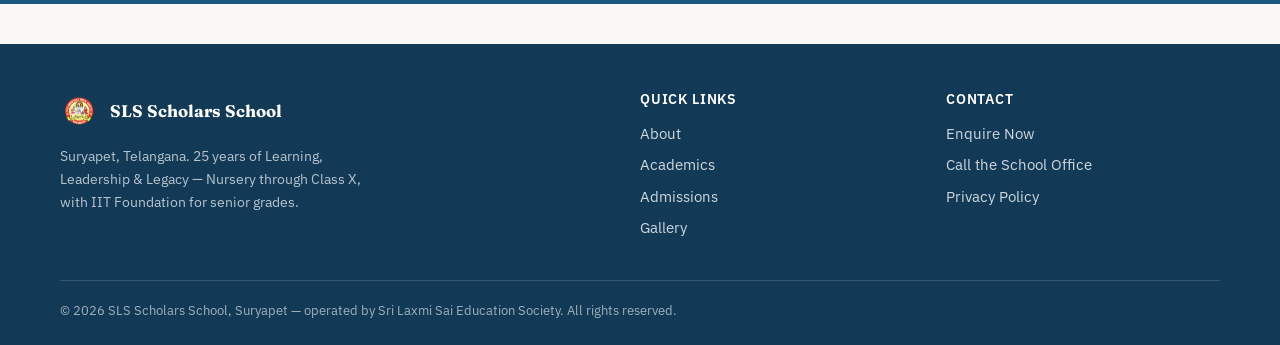
==== commit 33dedca1: "Add Life at SLS and Student Leadership pages" ====
--- a/index.html
+++ b/index.html
@@ -23,8 +23,10 @@
       <a href="index.html" class="active">Home</a>
       <a href="about.html">About</a>
       <a href="academics.html">Academics</a>
+      <a href="life-at-sls.html">Life at SLS</a>
+      <a href="leadership.html">Leadership</a>
       <a href="admissions.html">Admissions</a>
-      <a href="gallery.html">Gallery</a>
+      <a href="gallery.html">Stories</a>
       <a href="contact.html">Contact</a>
     </nav>
   </div>
@@ -80,7 +82,7 @@
       <div class="card">
         <div class="card-icon" style="background:#D6A41915; color:var(--saralatha);">👑</div>
         <h3>Leadership From School Days</h3>
-        <p style="color:var(--muted); font-size:0.92rem;">Students don't simply learn about leadership — they experience it through elections, houses, clubs and the School Cabinet.</p>
+        <p style="color:var(--muted); font-size:0.92rem;">Students don't simply learn about leadership — they experience it through elections, houses, clubs and the Student Cabinet.</p>
       </div>
       <div class="card">
         <div class="card-icon" style="background:#2F6FE815; color:var(--daya);">🌱</div>
@@ -158,7 +160,7 @@
       <div class="step">Campaign</div><div class="arrow">→</div>
       <div class="step">Digital Vote</div><div class="arrow">→</div>
       <div class="step">Results</div><div class="arrow">→</div>
-      <div class="step">Cabinet Installation</div><div class="arrow">→</div>
+      <div class="step">Student Cabinet Installation</div><div class="arrow">→</div>
       <div class="step">Leadership</div>
     </div>
     <p style="font-size:0.85rem; color:var(--muted); font-weight:600;">SPL &nbsp;·&nbsp; ASPL &nbsp;·&nbsp; Club Leaders &nbsp;·&nbsp; House Captains &nbsp;·&nbsp; Vice Captains</p>
@@ -173,7 +175,7 @@
       <div class="card"><h3 style="margin-bottom:4px;">They Question.</h3><p style="color:var(--muted); font-size:0.9rem; margin:0;">Curiosity drives every classroom.</p></div>
       <div class="card"><h3 style="margin-bottom:4px;">They Create.</h3><p style="color:var(--muted); font-size:0.9rem; margin:0;">Art, projects, and original ideas.</p></div>
       <div class="card"><h3 style="margin-bottom:4px;">They Compete.</h3><p style="color:var(--muted); font-size:0.9rem; margin:0;">On the field and in the arena.</p></div>
-      <div class="card"><h3 style="margin-bottom:4px;">They Lead.</h3><p style="color:var(--muted); font-size:0.9rem; margin:0;">Through elections and the Cabinet.</p></div>
+      <div class="card"><h3 style="margin-bottom:4px;">They Lead.</h3><p style="color:var(--muted); font-size:0.9rem; margin:0;">Through elections and the Student Cabinet.</p></div>
       <div class="card"><h3 style="margin-bottom:4px;">They Care.</h3><p style="color:var(--muted); font-size:0.9rem; margin:0;">Through the Green Club and community.</p></div>
       <div class="card"><h3 style="margin-bottom:4px;">They Achieve.</h3><p style="color:var(--muted); font-size:0.9rem; margin:0;">Recognised for real accomplishment.</p></div>
     </div>
@@ -215,5 +217,11 @@
   <div class="footer-bottom">© 2026 SLS Scholars School, Suryapet — operated by Sri Laxmi Sai Education Society. All rights reserved.</div>
 </footer>
 
+<div class="mobile-cta-bar">
+  <a href="tel:+919848638999">📞<br>Call</a>
+  <a href="tel:+919848638999">💬<br>WhatsApp</a>
+  <a href="admissions.html#admissionForm">🎓<br>Enquire</a>
+</div>
+
 </body>
 </html>
--- a/style.css
+++ b/style.css
@@ -256,3 +256,51 @@
   width: 34px; height: 34px; border-radius: 50%; background: var(--navy); color: #fff;
   font-weight: 700; font-size: 0.85rem; margin-bottom: 10px;
 }
+
+.person-avatar {
+  width: 96px; height: 96px; border-radius: 50%;
+  display: flex; align-items: center; justify-content: center;
+  background: var(--navy); color: #fff; font-family: 'Fraunces', serif; font-size: 1.8rem; font-weight: 700;
+  flex-shrink: 0;
+}
+.person-card { display: flex; gap: 24px; align-items: center; flex-wrap: wrap; }
+.person-card .quote { font-family: 'Fraunces', serif; font-style: italic; font-size: 1.15rem; color: var(--navy); }
+
+.value-block { border-left: 4px solid var(--line); padding-left: 18px; }
+.faq-item { border-bottom: 1px solid var(--line); padding: 18px 0; }
+.faq-item h3 { font-size: 1.02rem; margin-bottom: 6px; }
+.stat-pill { display: inline-block; background: #F5F6F1; border-radius: 999px; padding: 6px 16px; font-size: 0.85rem; font-weight: 600; margin: 4px; }
+
+/* Sticky mobile bar — Call / WhatsApp / Enquire, shown only on small screens */
+.mobile-cta-bar {
+  position: fixed; bottom: 0; left: 0; right: 0; background: #fff; border-top: 1px solid var(--line);
+  display: none; justify-content: space-around; padding: 10px 0; z-index: 40;
+  box-shadow: 0 -2px 10px rgba(0,0,0,0.06);
+}
+.mobile-cta-bar a { text-align: center; font-size: 0.75rem; color: var(--navy); font-weight: 600; text-decoration: none; }
+@media (max-width: 700px) {
+  .mobile-cta-bar { display: flex; }
+  body { padding-bottom: 60px; }
+}
+
+.video-placeholder {
+  aspect-ratio: 16/9; background: linear-gradient(135deg, var(--navy), #2a6a94);
+  border-radius: 16px; display: flex; flex-direction: column; align-items: center; justify-content: center;
+  color: #fff; text-align: center; padding: 24px;
+}
+.video-placeholder .play-icon { font-size: 44px; margin-bottom: 10px; }
+
+.full-photo-block {
+  aspect-ratio: 16/9; border-radius: 16px; display: flex; align-items: center; justify-content: center;
+  font-size: 40px; margin-bottom: 16px;
+}
+
+.cabinet-card { background: #fff; border: 1px solid var(--line); border-radius: 14px; padding: 20px; text-align: center; }
+.cabinet-card .person-avatar { margin: 0 auto 12px; width: 72px; height: 72px; font-size: 1.3rem; }
+.cabinet-card .position { font-size: 0.75rem; text-transform: uppercase; letter-spacing: 0.04em; color: var(--orange); font-weight: 700; margin-bottom: 4px; }
+.cabinet-card .quote { font-family: 'Fraunces', serif; font-style: italic; font-size: 0.85rem; color: var(--muted); margin-top: 8px; }
+
+.story-card { border-radius: 14px; overflow: hidden; border: 1px solid var(--line); }
+.story-card .story-photo { aspect-ratio: 4/3; display: flex; align-items: center; justify-content: center; font-size: 36px; }
+.story-card .story-body { padding: 16px; background: #fff; }
+.story-card .story-count { font-size: 0.75rem; color: var(--muted); margin-top: 4px; }
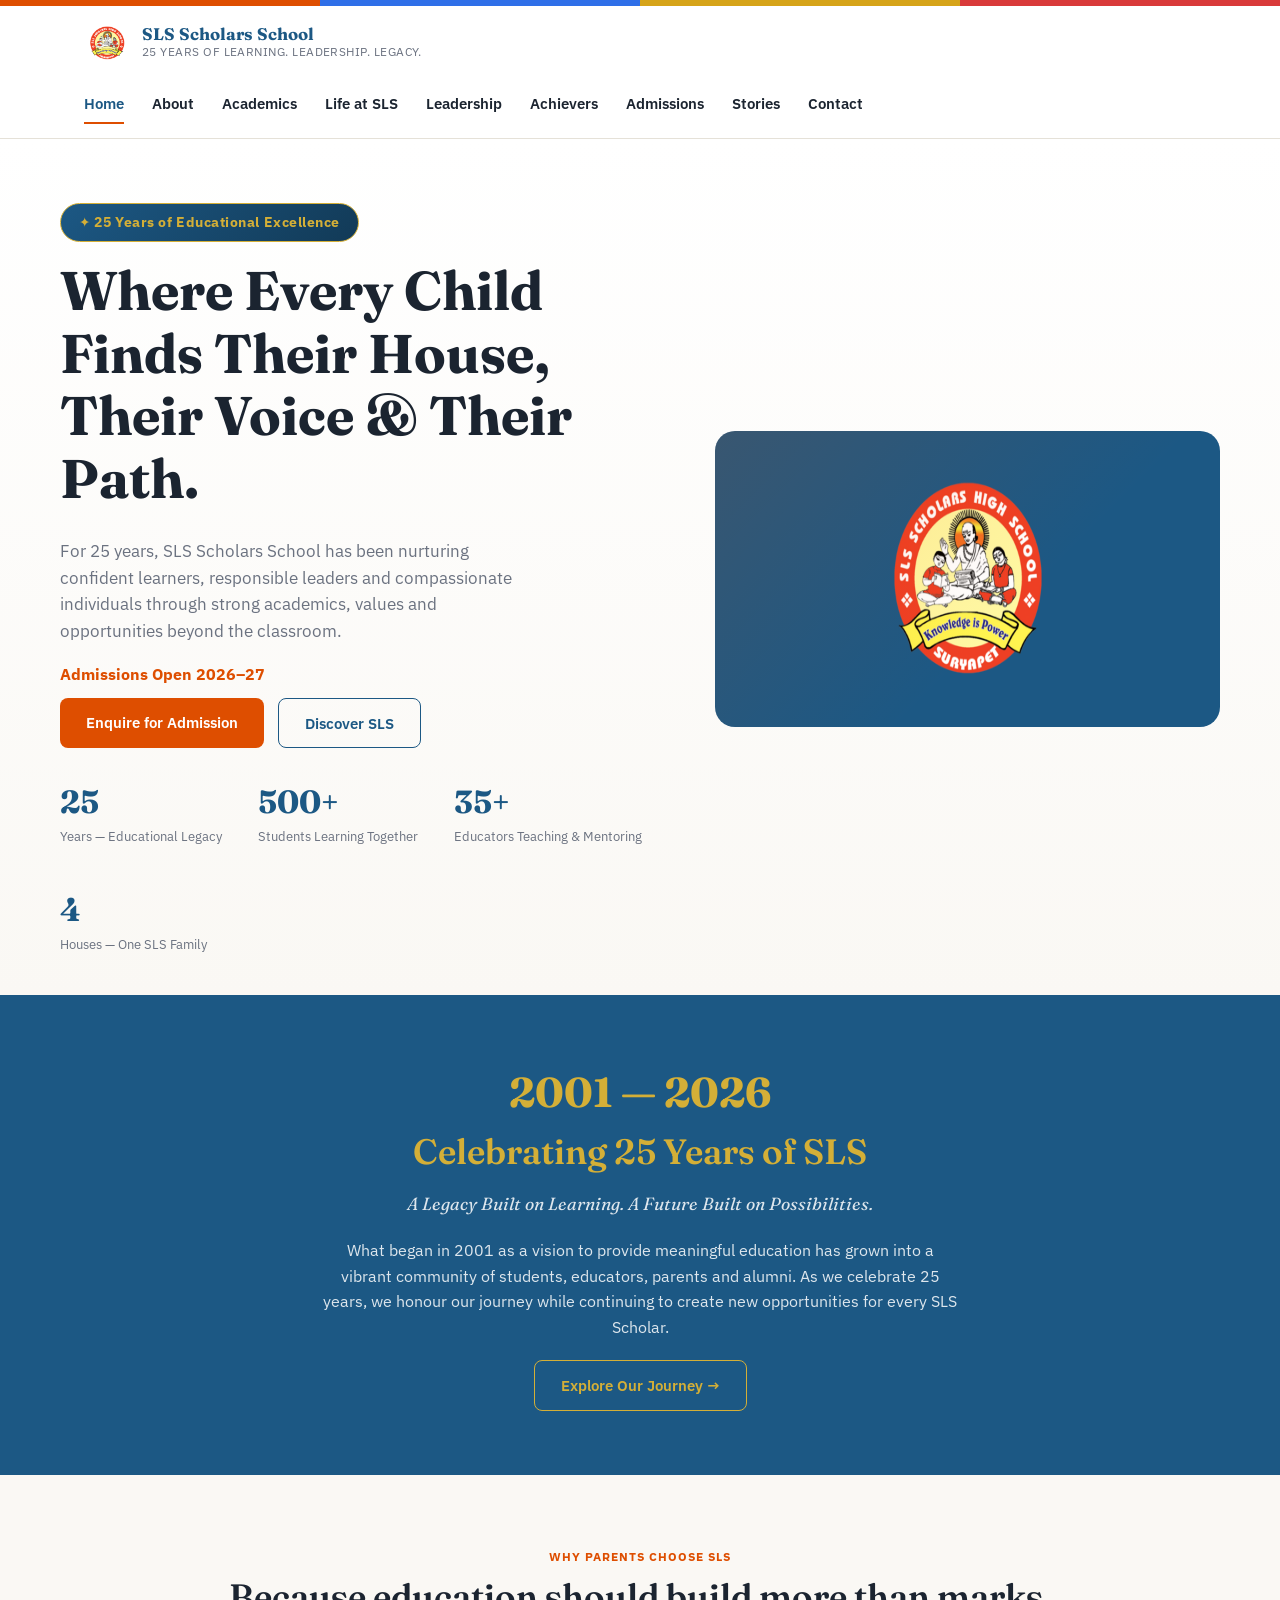
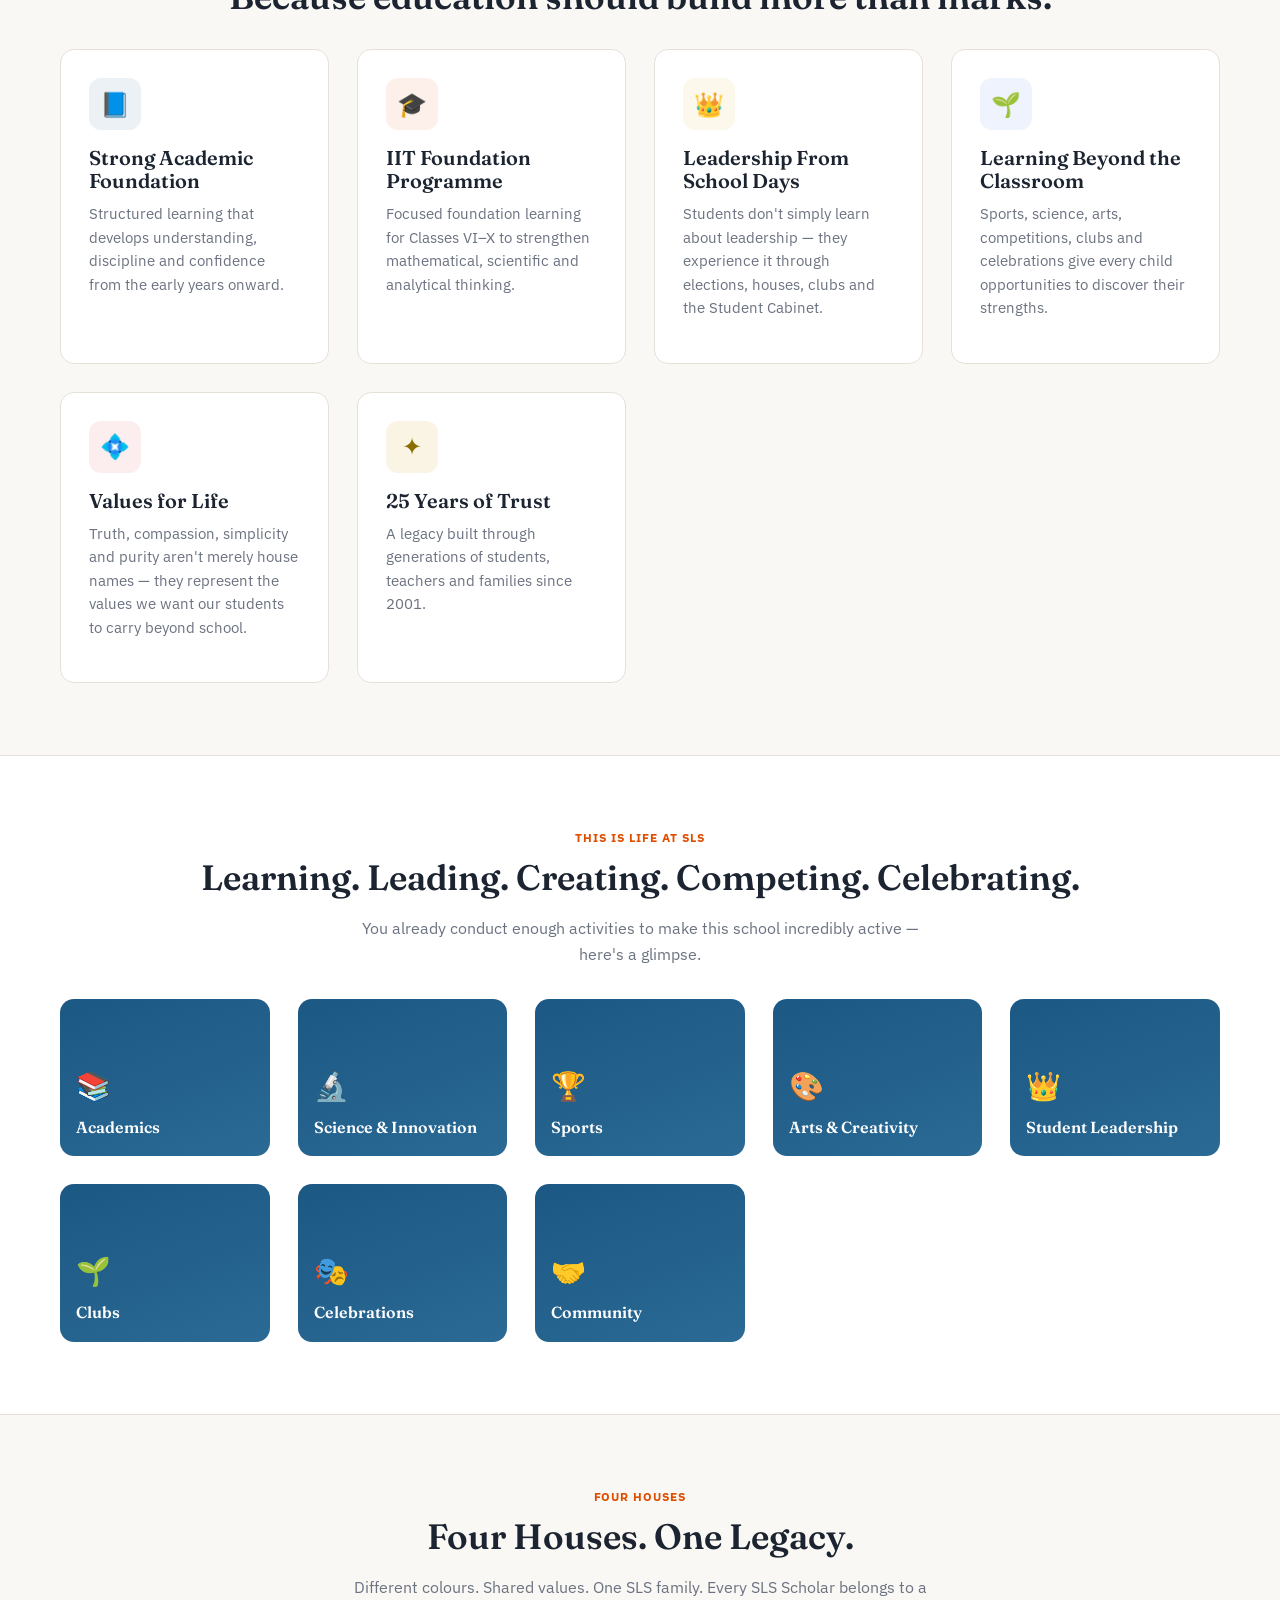
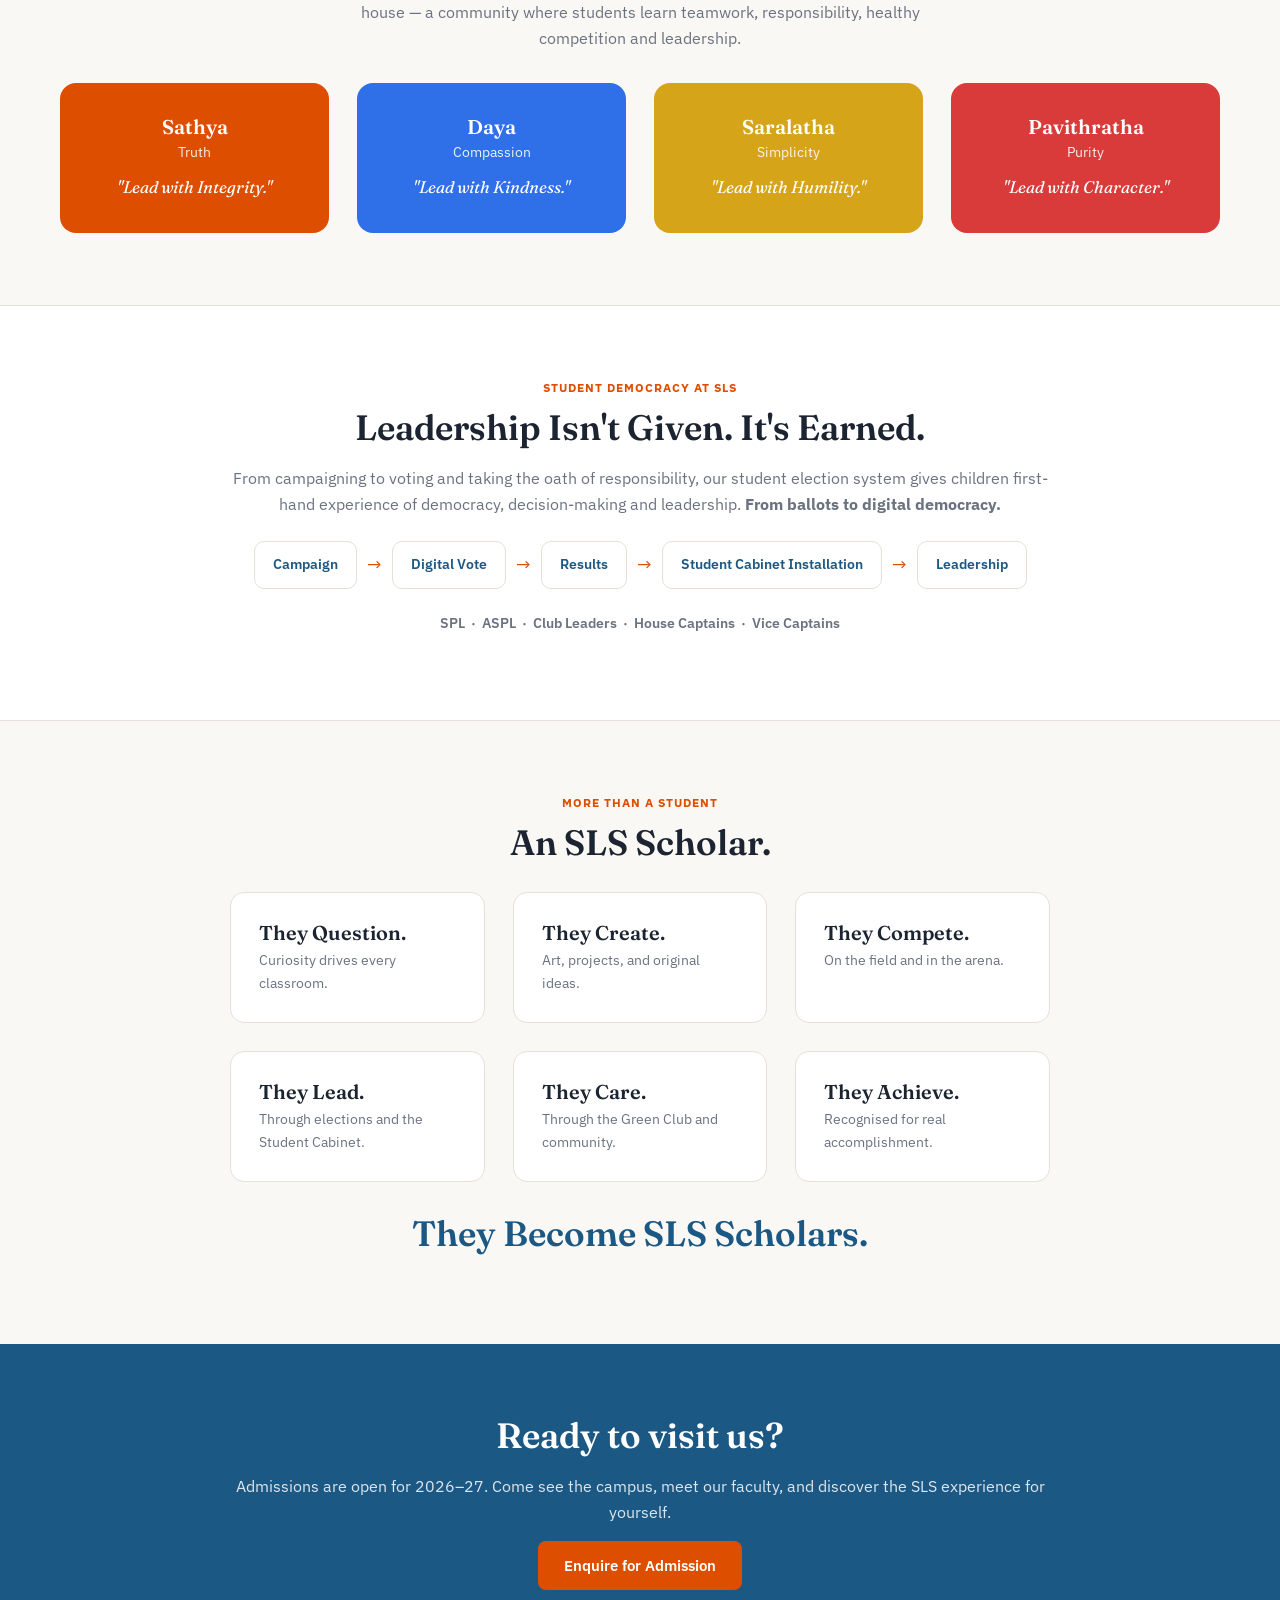
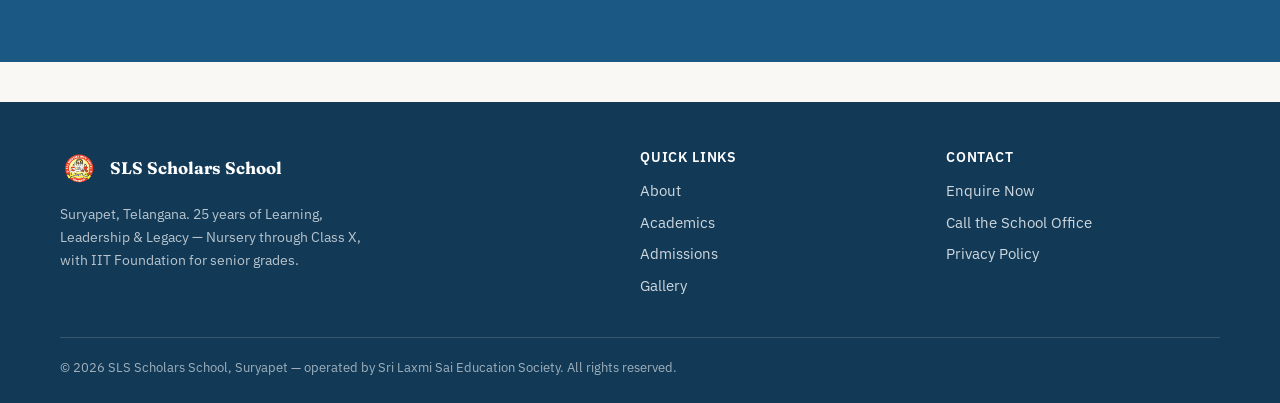
==== commit f19cdab0: "Rebuild Contact page" ====
--- a/index.html
+++ b/index.html
@@ -25,6 +25,7 @@
       <a href="academics.html">Academics</a>
       <a href="life-at-sls.html">Life at SLS</a>
       <a href="leadership.html">Leadership</a>
+      <a href="achievers.html">Achievers</a>
       <a href="admissions.html">Admissions</a>
       <a href="gallery.html">Stories</a>
       <a href="contact.html">Contact</a>
--- a/style.css
+++ b/style.css
@@ -304,3 +304,15 @@
 .story-card .story-photo { aspect-ratio: 4/3; display: flex; align-items: center; justify-content: center; font-size: 36px; }
 .story-card .story-body { padding: 16px; background: #fff; }
 .story-card .story-count { font-size: 0.75rem; color: var(--muted); margin-top: 4px; }
+
+.achiever-card { background: #fff; border: 1px solid var(--line); border-radius: 12px; padding: 16px; text-align: center; }
+.achiever-card .score-badge {
+  display: inline-block; background: var(--navy); color: #fff; font-weight: 700;
+  font-family: 'Fraunces', serif; font-size: 1.1rem; padding: 6px 14px; border-radius: 8px; margin-bottom: 8px;
+}
+.achiever-card.top .score-badge { background: var(--orange); font-size: 1.3rem; }
+
+.maps-placeholder {
+  aspect-ratio: 16/9; background: #F5F6F1; border: 1px dashed var(--line); border-radius: 12px;
+  display: flex; flex-direction: column; align-items: center; justify-content: center; color: var(--muted); text-align: center; padding: 20px;
+}
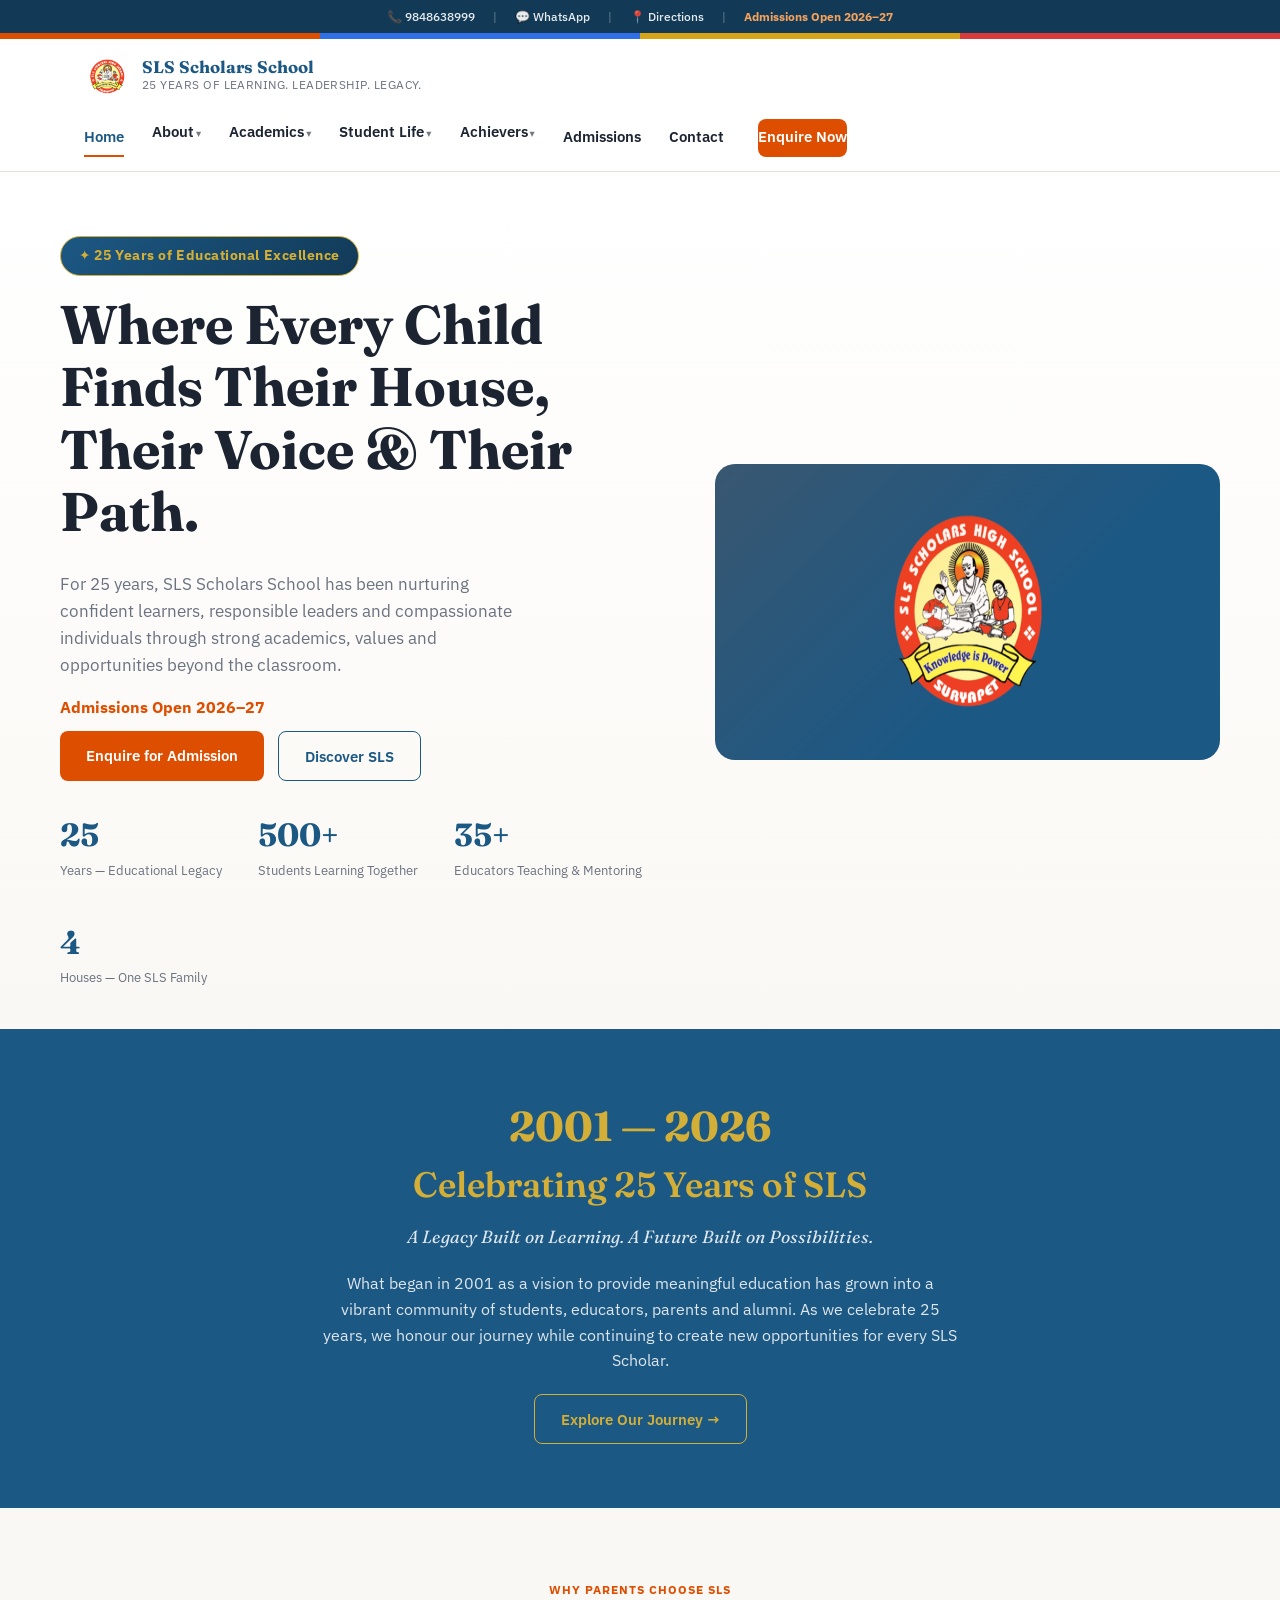
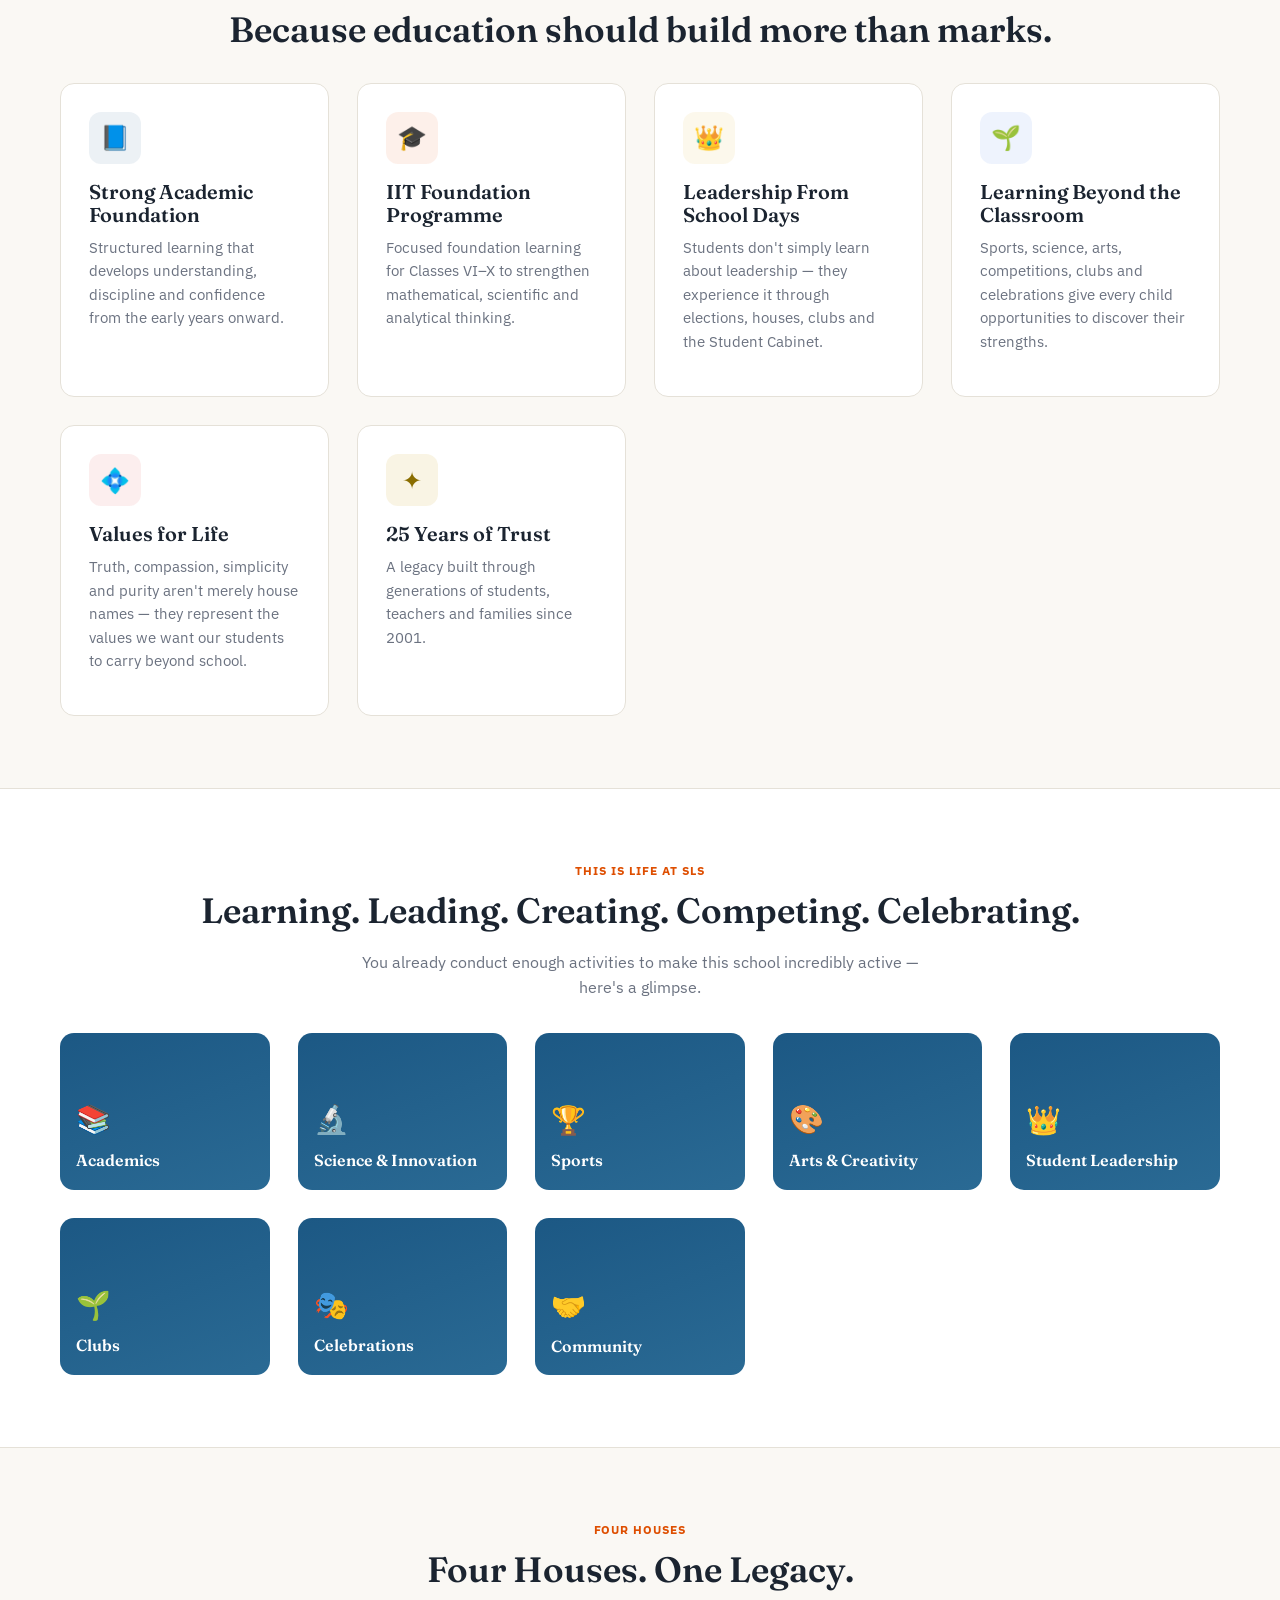
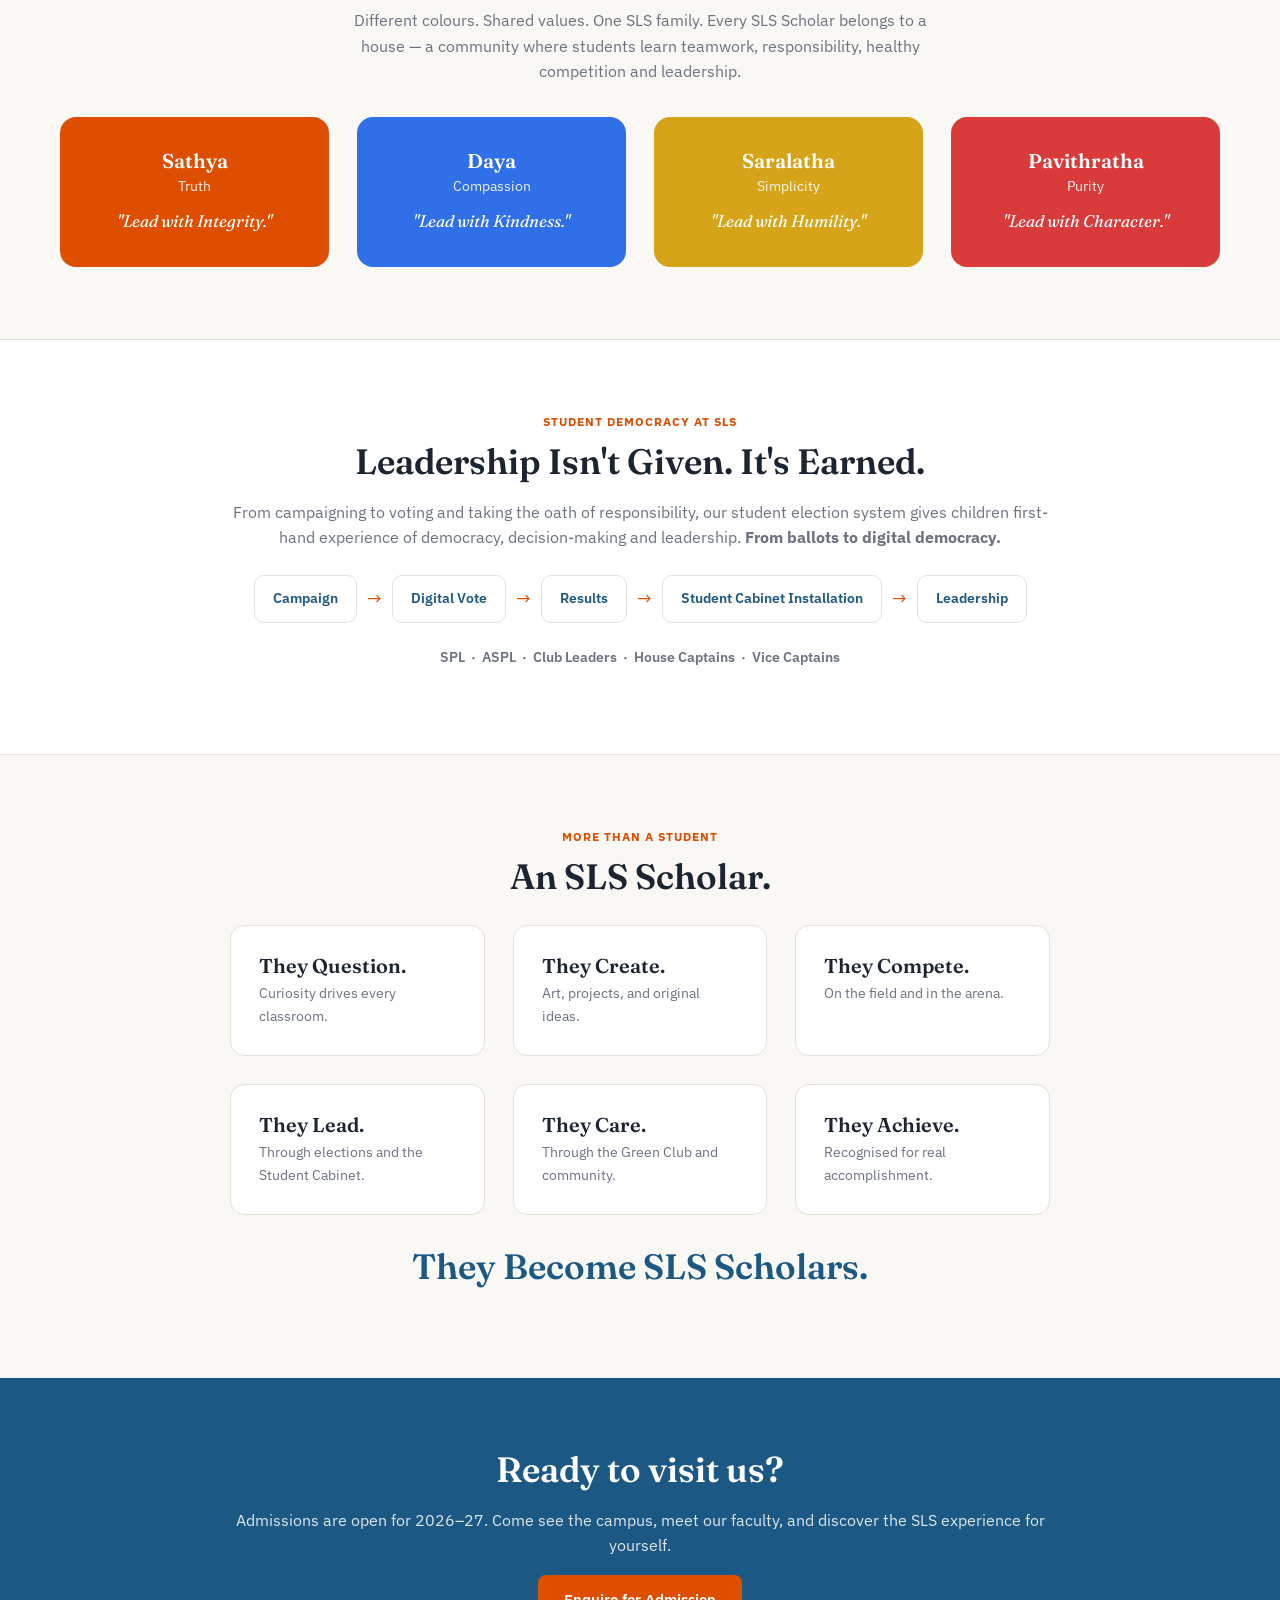
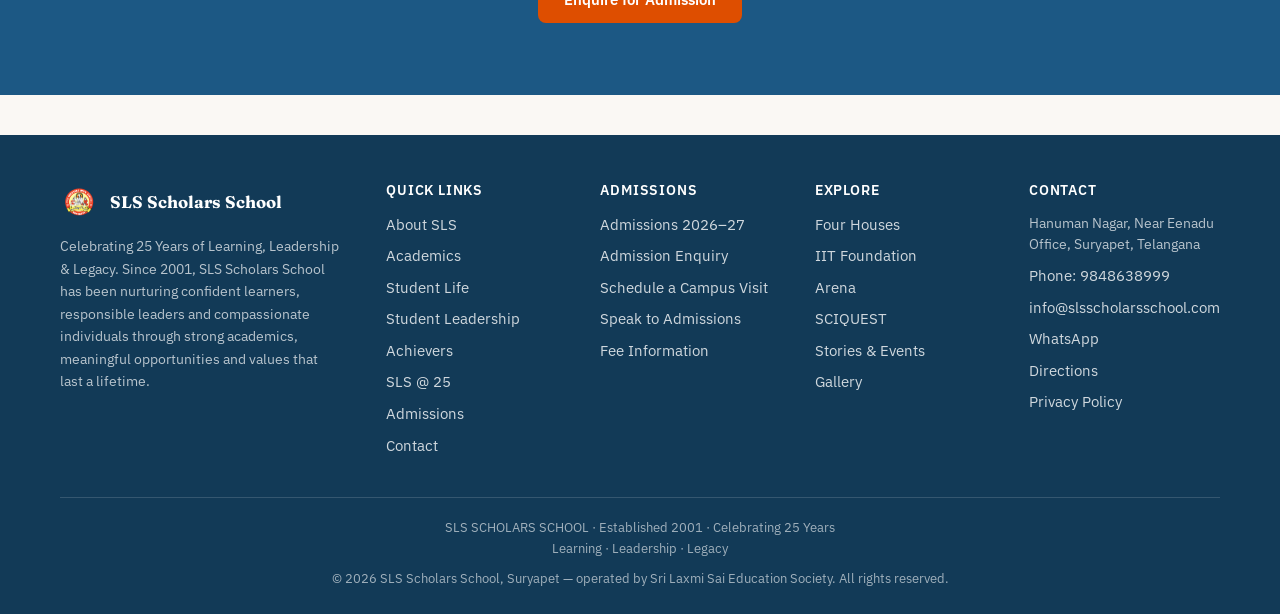
==== commit 7ce3a937: "Add dropdown navigation, expanded footer, richer Stories page" ====
--- a/index.html
+++ b/index.html
@@ -9,6 +9,15 @@
 </head>
 <body>
 
+<div class="utility-strip">
+  <a href="tel:+919848638999">📞 9848638999</a>
+  <span class="sep">|</span>
+  <a href="tel:+919848638999">💬 WhatsApp</a>
+  <span class="sep">|</span>
+  <a href="https://www.google.com/maps/search/?api=1&query=SLS+Scholars+School+Hanuman+Nagar+Near+Eenadu+Office+Suryapet" target="_blank" rel="noopener">📍 Directions</a>
+  <span class="sep">|</span>
+  <span class="admissions-tag">Admissions Open 2026–27</span>
+</div>
 <div class="house-stripe"><span class="s1"></span><span class="s2"></span><span class="s3"></span><span class="s4"></span></div>
 <header class="site-header">
   <div class="nav-wrap">
@@ -19,16 +28,54 @@
         <div class="school-tag">25 Years of Learning. Leadership. Legacy.</div>
       </div>
     </a>
+    <button class="hamburger-btn" onclick="document.querySelector('.main-nav').classList.add('open')" aria-label="Open menu">☰</button>
     <nav class="main-nav">
-      <a href="index.html" class="active">Home</a>
-      <a href="about.html">About</a>
-      <a href="academics.html">Academics</a>
-      <a href="life-at-sls.html">Life at SLS</a>
-      <a href="leadership.html">Leadership</a>
-      <a href="achievers.html">Achievers</a>
-      <a href="admissions.html">Admissions</a>
-      <a href="gallery.html">Stories</a>
-      <a href="contact.html">Contact</a>
+      <button class="nav-close-btn" onclick="document.querySelector('.main-nav').classList.remove('open')" aria-label="Close menu">✕</button>
+      <a href="index.html" class="no-caret active">Home</a>
+      <div class="nav-item">
+        <a href="about.html">About</a>
+        <div class="nav-dropdown">
+          <a href="about.html#our-story">Our Story</a>
+          <a href="about.html#founder">Founder</a>
+          <a href="about.html#principal-message">Principal's Message</a>
+          <a href="about.html#vision-mission">Vision &amp; Mission</a>
+          <a href="about.html#four-houses">Four Houses</a>
+        </div>
+      </div>
+      <div class="nav-item">
+        <a href="academics.html">Academics</a>
+        <div class="nav-dropdown">
+          <a href="academics.html#academic-journey">Academic Journey</a>
+          <a href="academics.html#early-years">Early Years</a>
+          <a href="academics.html#primary">Primary</a>
+          <a href="academics.html#middle-school">Middle School</a>
+          <a href="academics.html#secondary">Secondary</a>
+          <a href="academics.html#iit-foundation">IIT Foundation</a>
+        </div>
+      </div>
+      <div class="nav-item">
+        <a href="life-at-sls.html">Student Life</a>
+        <div class="nav-dropdown">
+          <a href="life-at-sls.html">Life at SLS</a>
+          <a href="leadership.html">Student Leadership</a>
+          <a href="life-at-sls.html#houses">Houses</a>
+          <a href="life-at-sls.html#sports">Sports</a>
+          <a href="life-at-sls.html#clubs">Clubs</a>
+          <a href="life-at-sls.html#competitions">Competitions</a>
+          <a href="gallery.html">Stories &amp; Events</a>
+        </div>
+      </div>
+      <div class="nav-item">
+        <a href="achievers.html">Achievers</a>
+        <div class="nav-dropdown">
+          <a href="achievers.html#academic-achievers">Academic Achievers</a>
+          <a href="achievers.html#student-achievements">Student Achievements</a>
+          <a href="about.html#silver-jubilee">SLS @ 25</a>
+        </div>
+      </div>
+      <a href="admissions.html" class="no-caret">Admissions</a>
+      <a href="contact.html" class="no-caret">Contact</a>
+      <a href="admissions.html#admissionForm" class="enquire-btn-nav no-caret">Enquire Now</a>
     </nav>
   </div>
 </header>
@@ -199,23 +246,50 @@
         <img src="images/crest.png" alt="crest" style="width:38px;height:38px;">
         <div class="brand-text"><div class="school-name" style="color:#fff;">SLS Scholars School</div></div>
       </div>
-      <p style="color:rgba(255,255,255,0.7); font-size:0.9rem; max-width:320px;">Suryapet, Telangana. 25 years of Learning, Leadership &amp; Legacy — Nursery through Class X, with IIT Foundation for senior grades.</p>
+      <p style="color:rgba(255,255,255,0.7); font-size:0.88rem; max-width:280px;">Celebrating 25 Years of Learning, Leadership &amp; Legacy. Since 2001, SLS Scholars School has been nurturing confident learners, responsible leaders and compassionate individuals through strong academics, meaningful opportunities and values that last a lifetime.</p>
     </div>
     <div>
       <h4>Quick Links</h4>
-      <a href="about.html">About</a>
+      <a href="about.html">About SLS</a>
       <a href="academics.html">Academics</a>
+      <a href="life-at-sls.html">Student Life</a>
+      <a href="leadership.html">Student Leadership</a>
+      <a href="achievers.html">Achievers</a>
+      <a href="about.html#silver-jubilee">SLS @ 25</a>
       <a href="admissions.html">Admissions</a>
+      <a href="contact.html">Contact</a>
+    </div>
+    <div>
+      <h4>Admissions</h4>
+      <a href="admissions.html">Admissions 2026–27</a>
+      <a href="admissions.html#admissionForm">Admission Enquiry</a>
+      <a href="contact.html">Schedule a Campus Visit</a>
+      <a href="tel:+919848638999">Speak to Admissions</a>
+      <a href="admissions.html">Fee Information</a>
+    </div>
+    <div>
+      <h4>Explore</h4>
+      <a href="life-at-sls.html#houses">Four Houses</a>
+      <a href="academics.html#iit-foundation">IIT Foundation</a>
+      <a href="life-at-sls.html#sports">Arena</a>
+      <a href="life-at-sls.html#competitions">SCIQUEST</a>
+      <a href="gallery.html">Stories &amp; Events</a>
       <a href="gallery.html">Gallery</a>
     </div>
     <div>
       <h4>Contact</h4>
-      <a href="contact.html">Enquire Now</a>
-      <a href="tel:+919848638999">Call the School Office</a>
+      <p style="color:rgba(255,255,255,0.7); font-size:0.85rem; margin:0 0 8px;">Hanuman Nagar, Near Eenadu Office, Suryapet, Telangana</p>
+      <a href="tel:+919848638999">Phone: 9848638999</a>
+      <a href="mailto:info@slsscholarsschool.com">info@slsscholarsschool.com</a>
+      <a href="tel:+919848638999">WhatsApp</a>
+      <a href="https://www.google.com/maps/search/?api=1&query=SLS+Scholars+School+Hanuman+Nagar+Near+Eenadu+Office+Suryapet" target="_blank" rel="noopener">Directions</a>
       <a href="privacy.html">Privacy Policy</a>
     </div>
   </div>
-  <div class="footer-bottom">© 2026 SLS Scholars School, Suryapet — operated by Sri Laxmi Sai Education Society. All rights reserved.</div>
+  <div class="footer-bottom" style="text-align:center;">
+    <div style="margin-bottom:10px;">SLS SCHOLARS SCHOOL · Established 2001 · Celebrating 25 Years<br>Learning · Leadership · Legacy</div>
+    © 2026 SLS Scholars School, Suryapet — operated by Sri Laxmi Sai Education Society. All rights reserved.
+  </div>
 </footer>
 
 <div class="mobile-cta-bar">
--- a/style.css
+++ b/style.css
@@ -177,8 +177,9 @@
   padding: 48px 24px 24px;
   margin-top: 40px;
 }
-.footer-wrap { max-width: 1160px; margin: 0 auto; display: grid; grid-template-columns: 2fr 1fr 1fr; gap: 32px; }
-@media (max-width: 700px) { .footer-wrap { grid-template-columns: 1fr; } }
+.footer-wrap { max-width: 1160px; margin: 0 auto; display: grid; grid-template-columns: 1.6fr 1fr 1fr 1fr 1fr; gap: 28px; }
+@media (max-width: 900px) { .footer-wrap { grid-template-columns: repeat(2, 1fr); } }
+@media (max-width: 560px) { .footer-wrap { grid-template-columns: 1fr; } }
 .footer-wrap h4 { color: #fff; font-family: 'IBM Plex Sans', sans-serif; font-size: 0.85rem; text-transform: uppercase; letter-spacing: 0.06em; margin-bottom: 14px; }
 .footer-wrap a { color: rgba(255,255,255,0.8); display: block; margin-bottom: 8px; font-size: 0.92rem; }
 .footer-wrap a:hover { color: #fff; }
@@ -316,3 +317,53 @@
   aspect-ratio: 16/9; background: #F5F6F1; border: 1px dashed var(--line); border-radius: 12px;
   display: flex; flex-direction: column; align-items: center; justify-content: center; color: var(--muted); text-align: center; padding: 20px;
 }
+
+/* Utility strip above the header */
+.utility-strip {
+  background: var(--navy-dark); color: rgba(255,255,255,0.9); font-size: 0.76rem;
+  padding: 7px 24px; display: flex; justify-content: center; align-items: center; gap: 18px; flex-wrap: wrap;
+}
+.utility-strip a { color: rgba(255,255,255,0.9); font-weight: 500; }
+.utility-strip a:hover { color: #fff; }
+.utility-strip .admissions-tag { color: #F5A25D; font-weight: 700; }
+.utility-strip .sep { opacity: 0.4; }
+
+/* Dropdown nav */
+.nav-item { position: relative; }
+.nav-item > a::after { content: " ▾"; font-size: 0.7em; opacity: 0.6; }
+.nav-item.no-caret > a::after { content: ""; }
+.nav-dropdown {
+  display: none; position: absolute; top: 100%; left: 0; background: #fff; border: 1px solid var(--line);
+  border-radius: 10px; box-shadow: 0 10px 24px rgba(0,0,0,0.10); min-width: 210px; padding: 8px 0; z-index: 70;
+}
+.nav-item:hover .nav-dropdown { display: block; }
+.nav-dropdown a { display: block; padding: 8px 18px; font-size: 0.85rem; color: var(--ink); border: none; font-weight: 500; }
+.nav-dropdown a:hover { background: #F5F6F1; color: var(--navy); border-bottom: none; }
+
+.enquire-btn-nav {
+  background: var(--orange); color: #fff !important; padding: 9px 20px; border-radius: 8px;
+  font-weight: 700; font-size: 0.85rem; border: none !important; margin-left: 6px;
+}
+.enquire-btn-nav:hover { background: #c74400; }
+
+.hamburger-btn { display: none; background: none; border: none; font-size: 26px; cursor: pointer; color: var(--navy); padding: 4px; }
+
+@media (max-width: 960px) {
+  .utility-strip { display: none; }
+  .hamburger-btn { display: block; }
+  .main-nav {
+    display: none; position: fixed; top: 0; left: 0; right: 0; bottom: 0; background: #fff;
+    flex-direction: column; padding: 90px 28px 28px; overflow-y: auto; z-index: 90; gap: 4px;
+  }
+  .main-nav.open { display: flex; }
+  .nav-item > a::after { float: right; }
+  .nav-dropdown { display: block; position: static; box-shadow: none; border: none; padding-left: 14px; margin-bottom: 6px; }
+  .nav-dropdown a { padding: 8px 0; }
+  .enquire-btn-nav { display: inline-block; text-align: center; margin: 14px 0 0; }
+}
+.nav-close-btn { display: none; }
+@media (max-width: 960px) {
+  .nav-close-btn {
+    display: block; position: fixed; top: 20px; right: 24px; z-index: 95; background: none; border: none; font-size: 28px; color: var(--navy); cursor: pointer;
+  }
+}
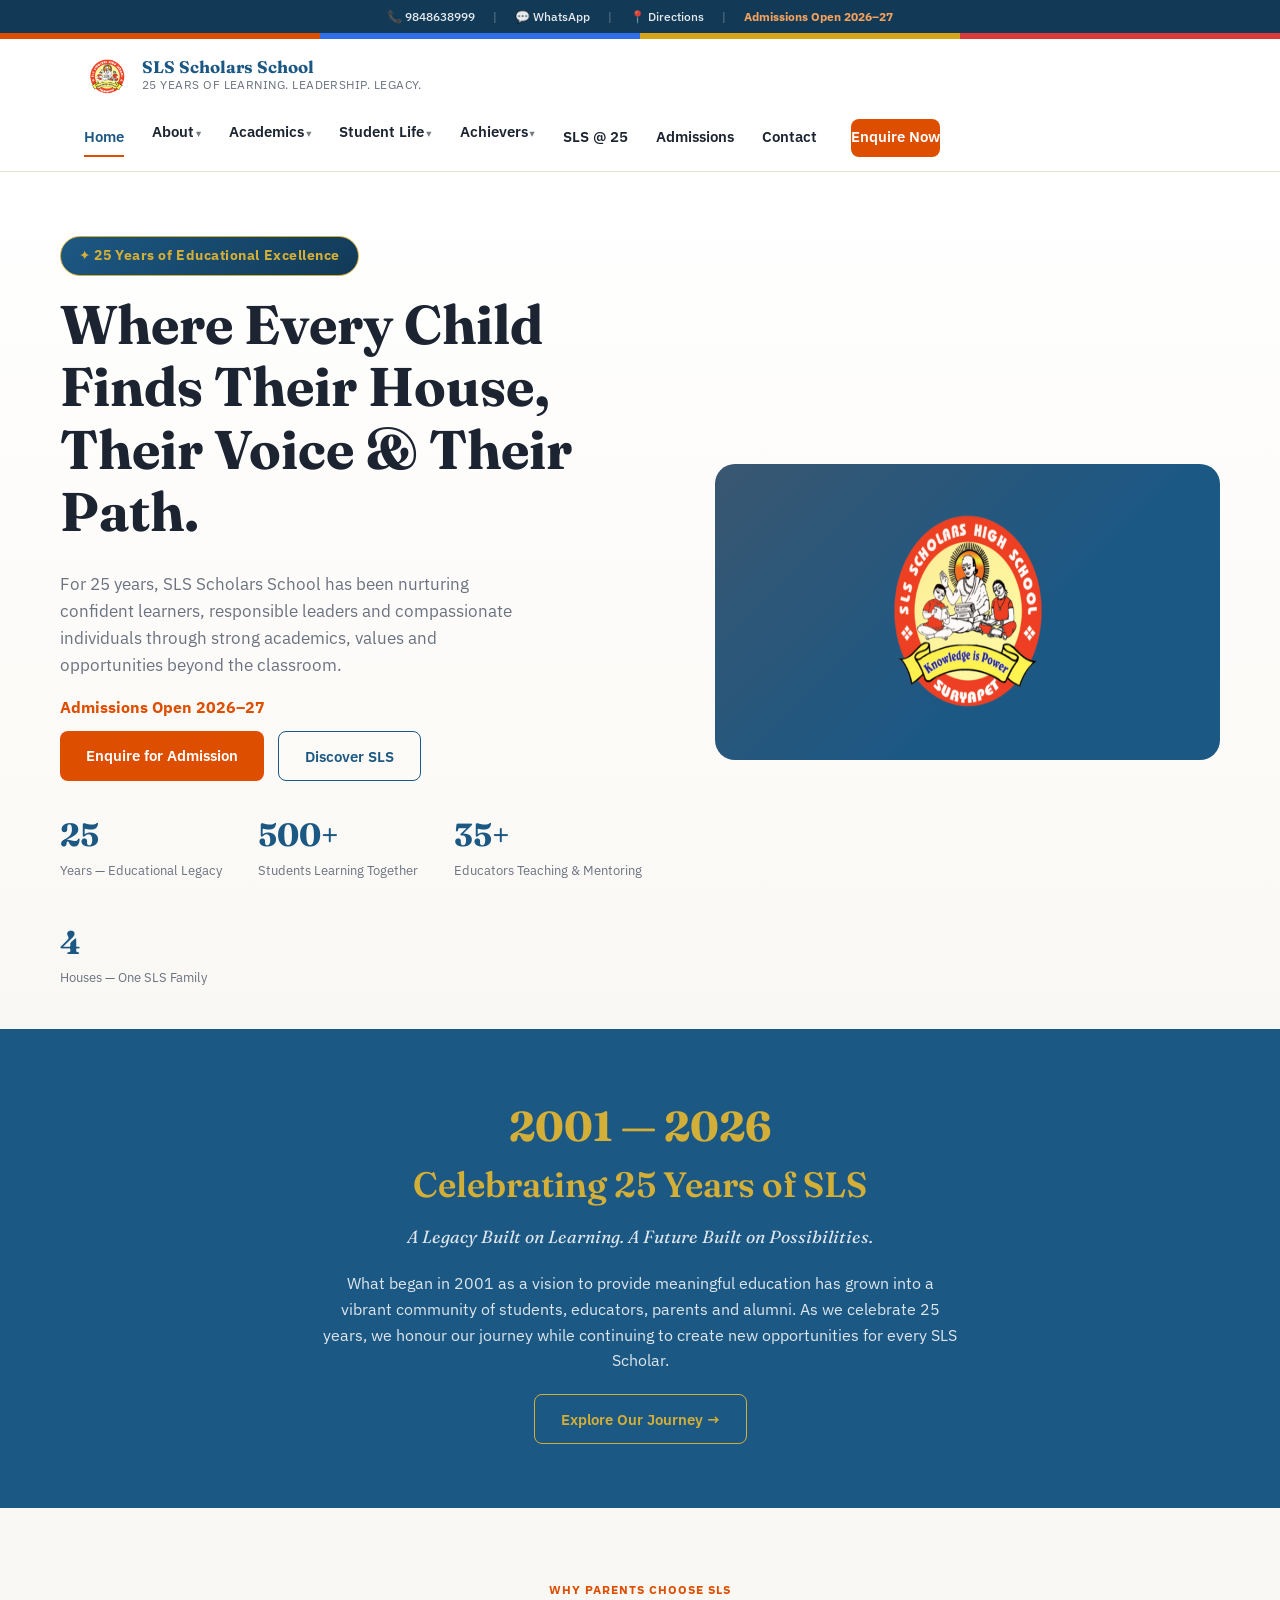
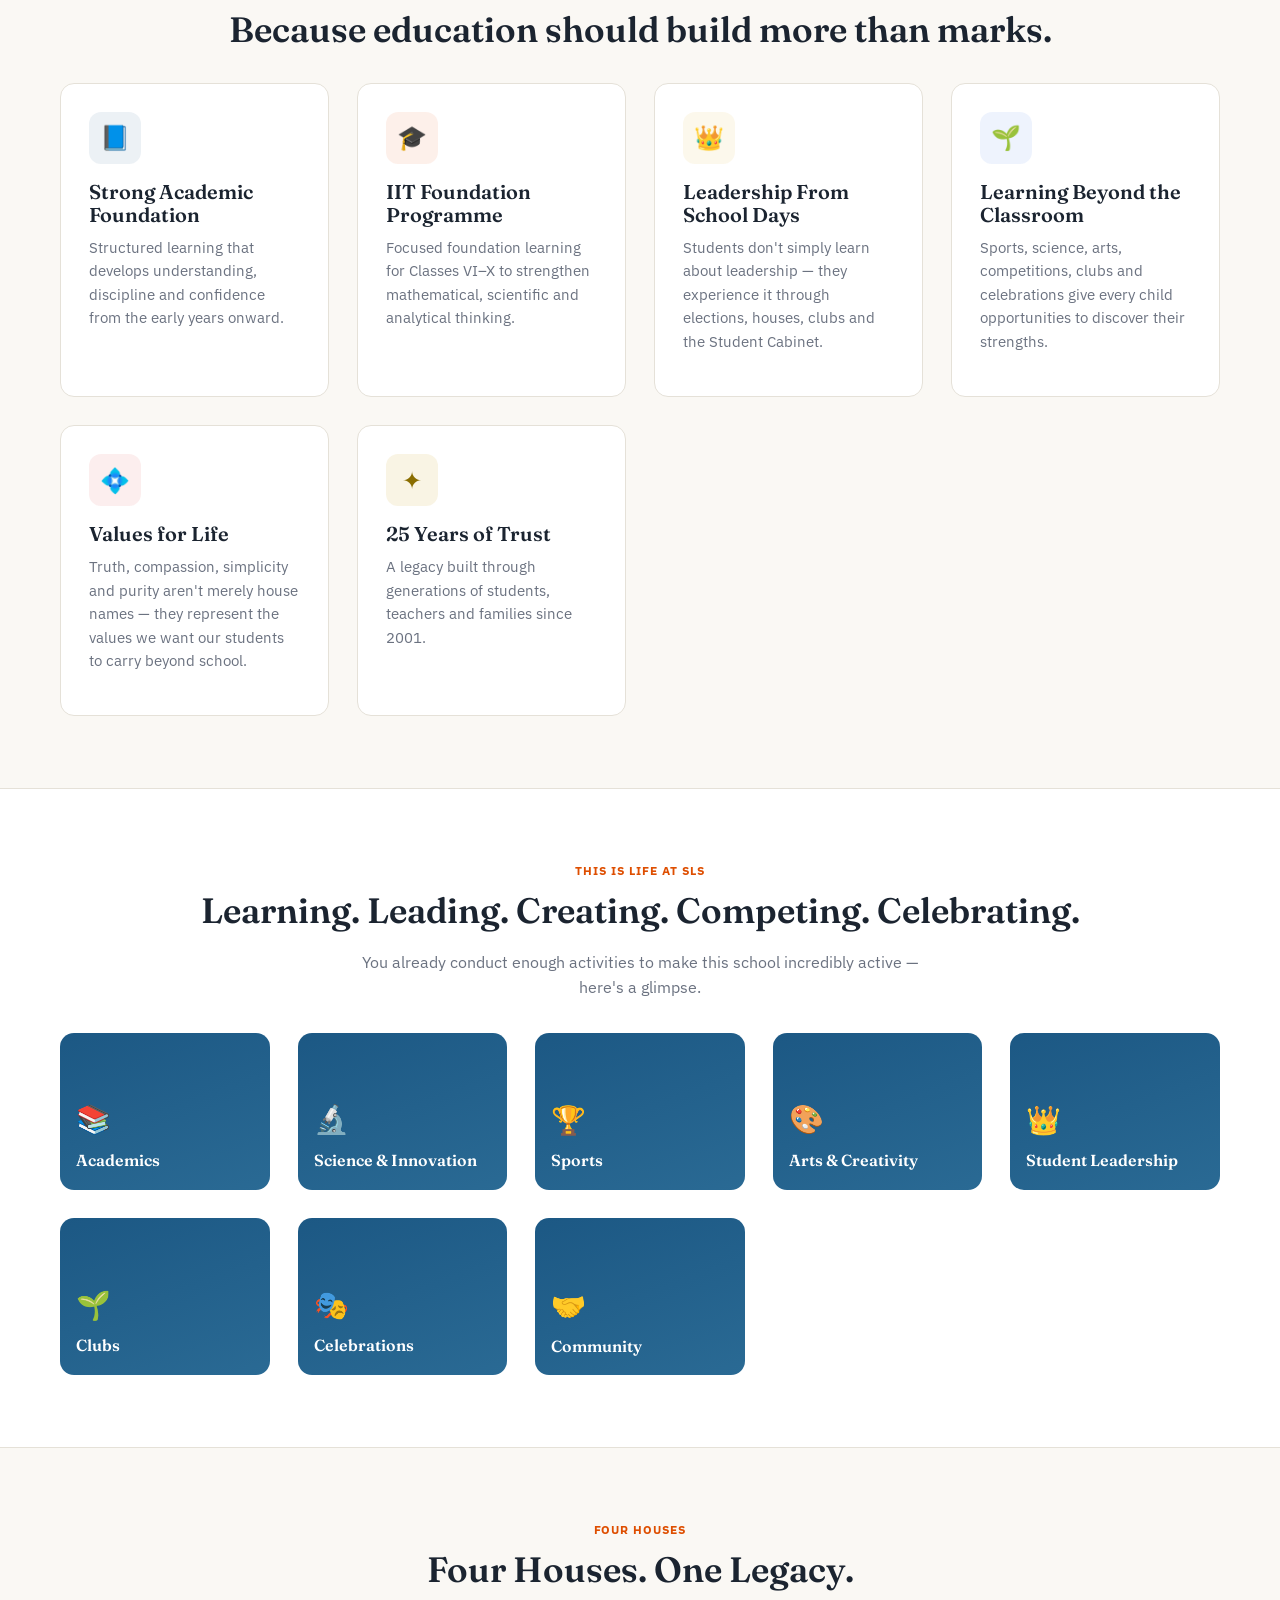
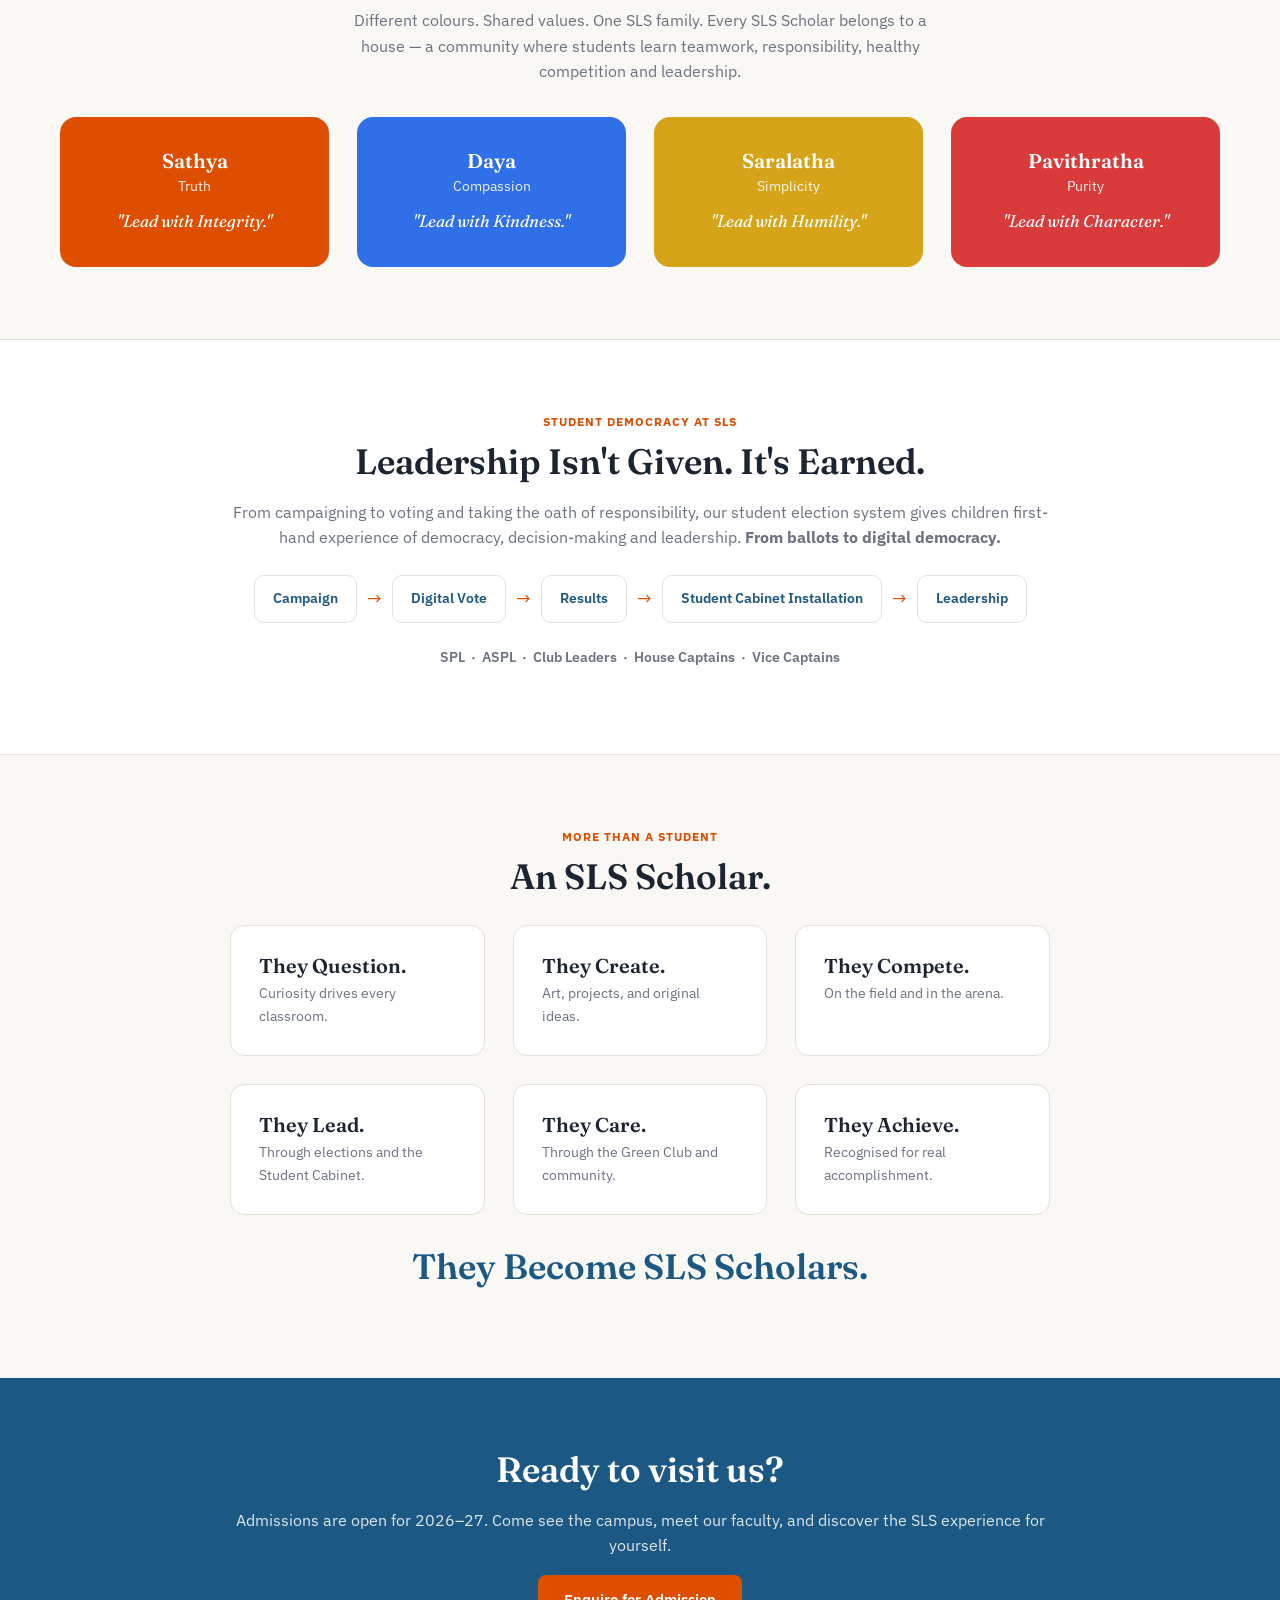
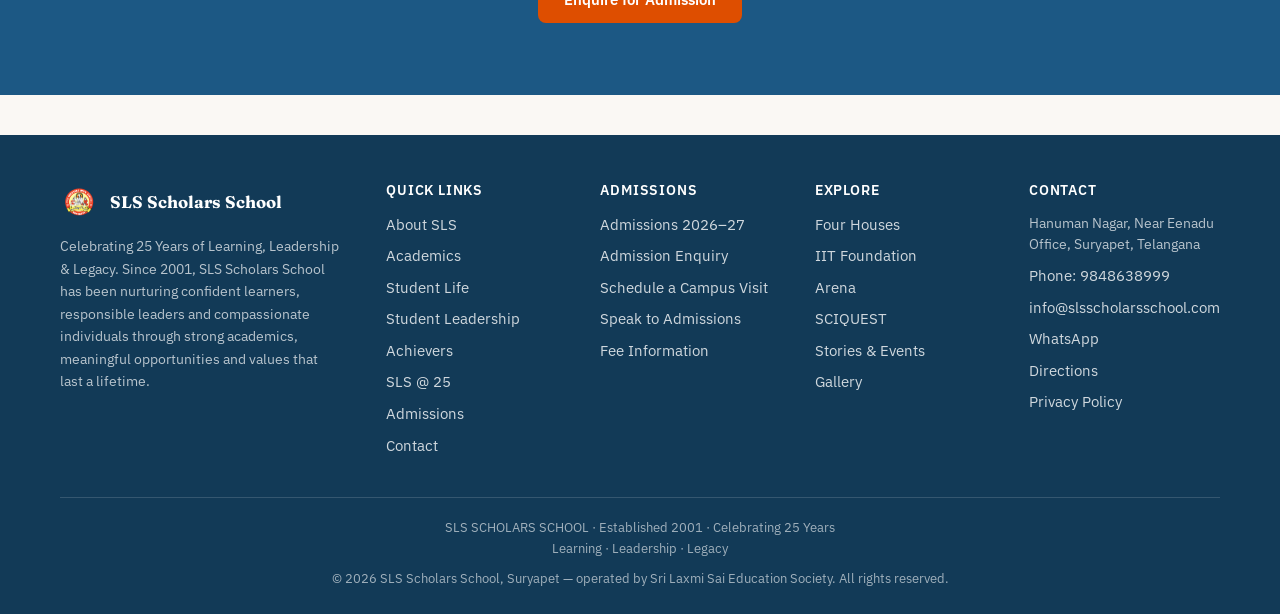
==== commit 3c6834a6: "Add SLS @ 25 page, fix nav structure" ====
--- a/index.html
+++ b/index.html
@@ -70,9 +70,9 @@
         <div class="nav-dropdown">
           <a href="achievers.html#academic-achievers">Academic Achievers</a>
           <a href="achievers.html#student-achievements">Student Achievements</a>
-          <a href="about.html#silver-jubilee">SLS @ 25</a>
         </div>
       </div>
+      <a href="sls-at-25.html" class="no-caret">SLS @ 25</a>
       <a href="admissions.html" class="no-caret">Admissions</a>
       <a href="contact.html" class="no-caret">Contact</a>
       <a href="admissions.html#admissionForm" class="enquire-btn-nav no-caret">Enquire Now</a>
@@ -255,7 +255,7 @@
       <a href="life-at-sls.html">Student Life</a>
       <a href="leadership.html">Student Leadership</a>
       <a href="achievers.html">Achievers</a>
-      <a href="about.html#silver-jubilee">SLS @ 25</a>
+      <a href="sls-at-25.html">SLS @ 25</a>
       <a href="admissions.html">Admissions</a>
       <a href="contact.html">Contact</a>
     </div>
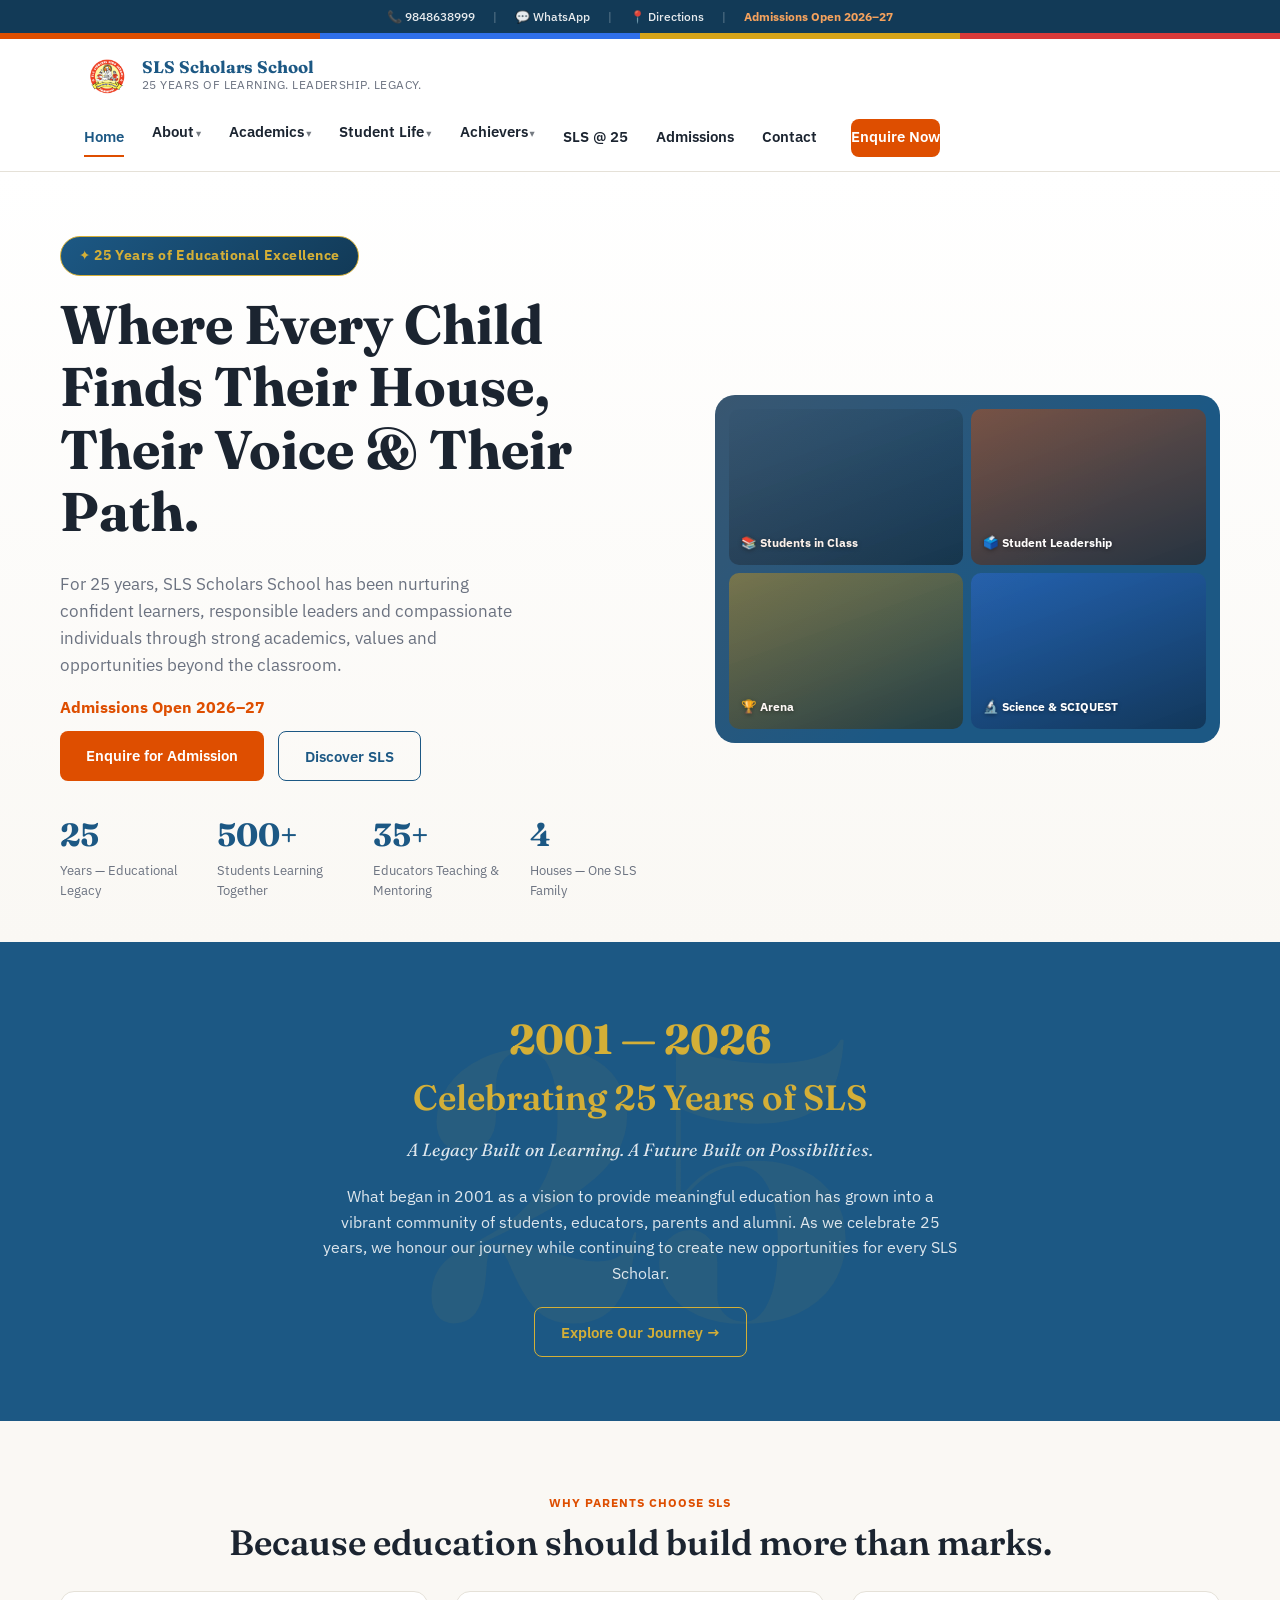
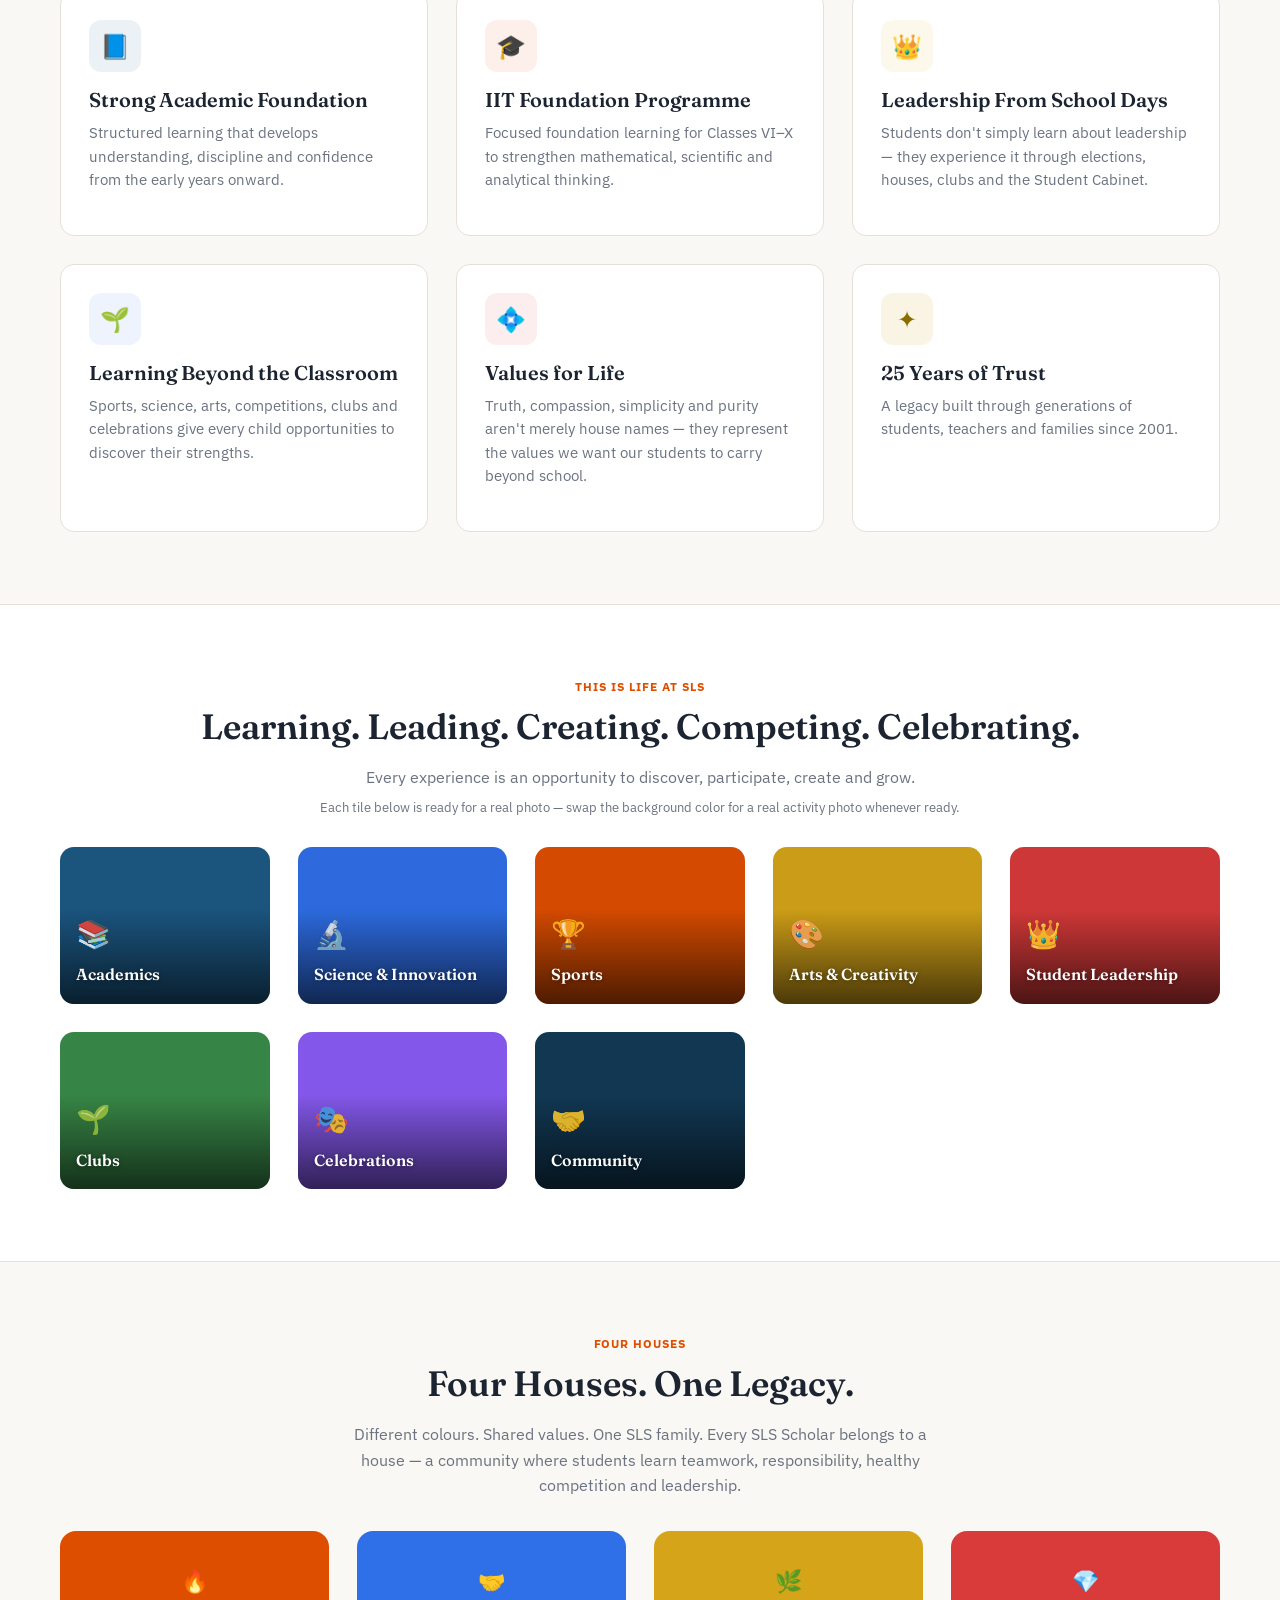
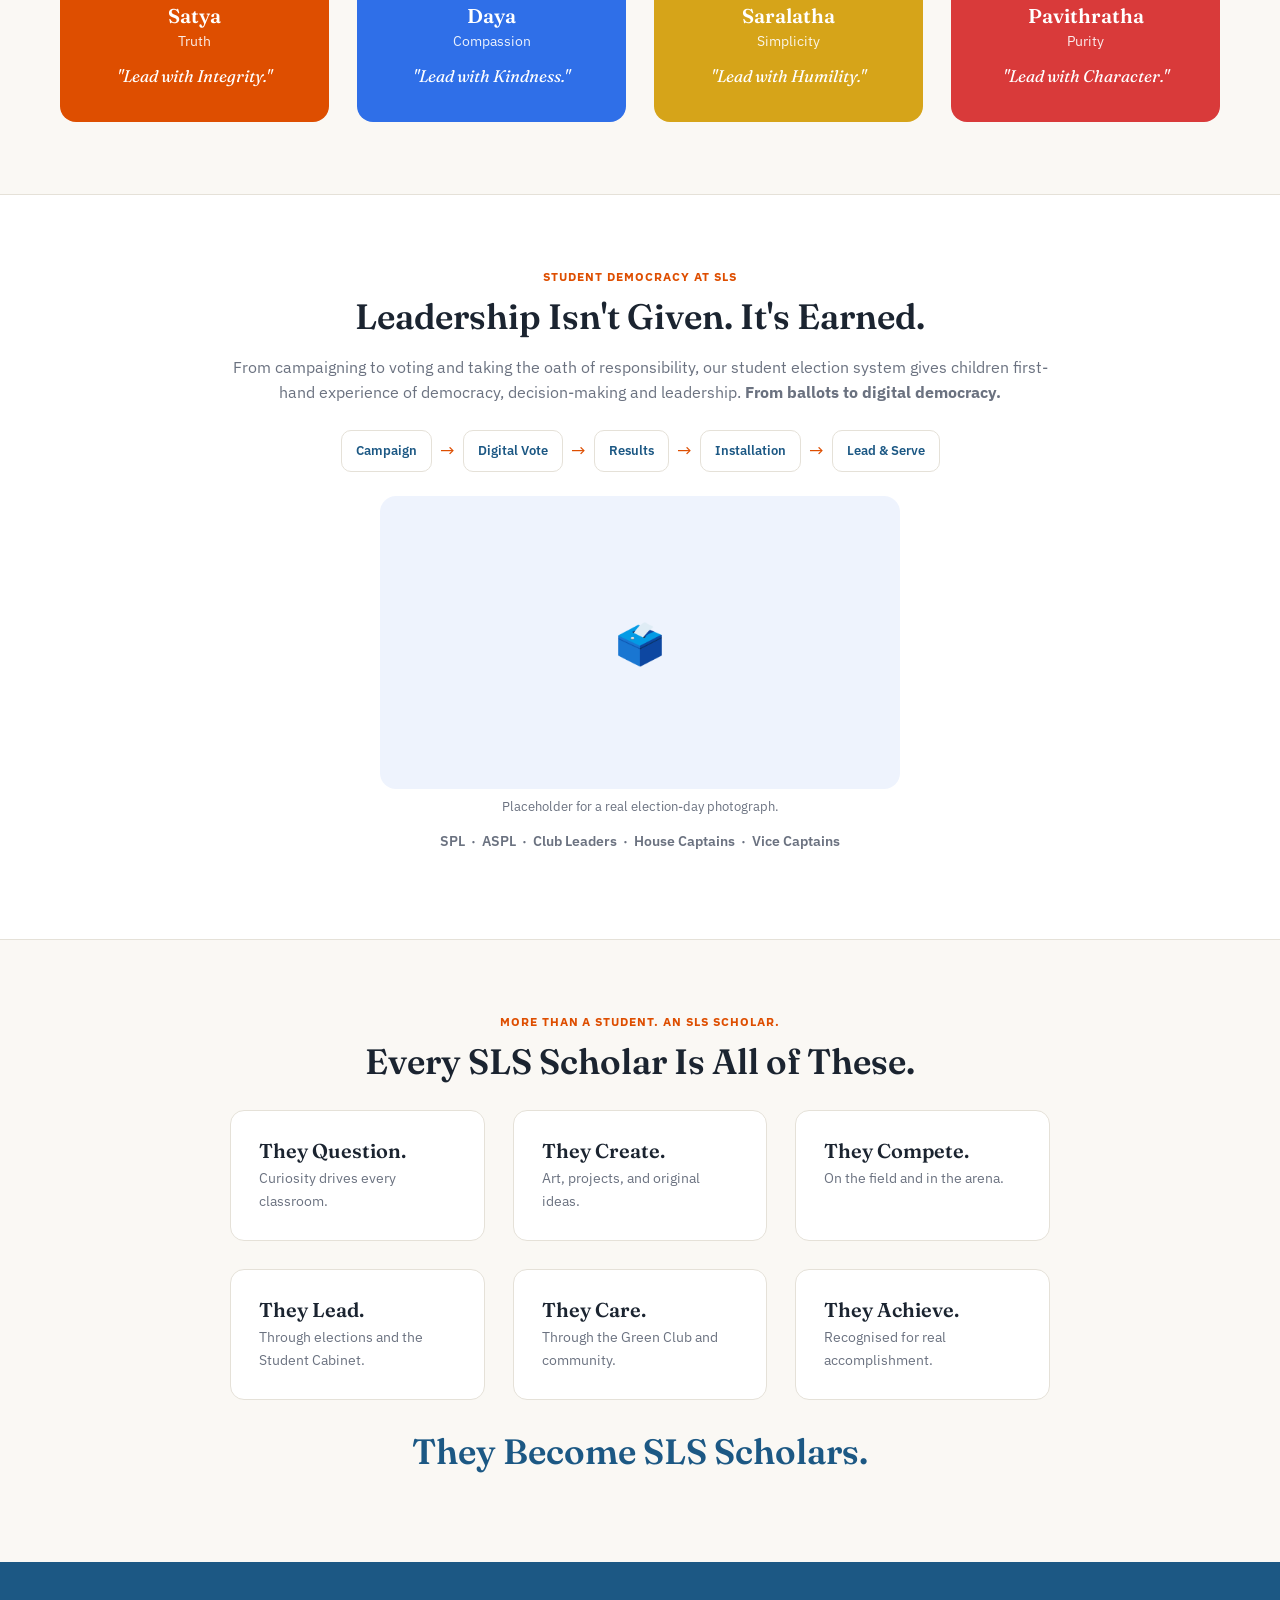
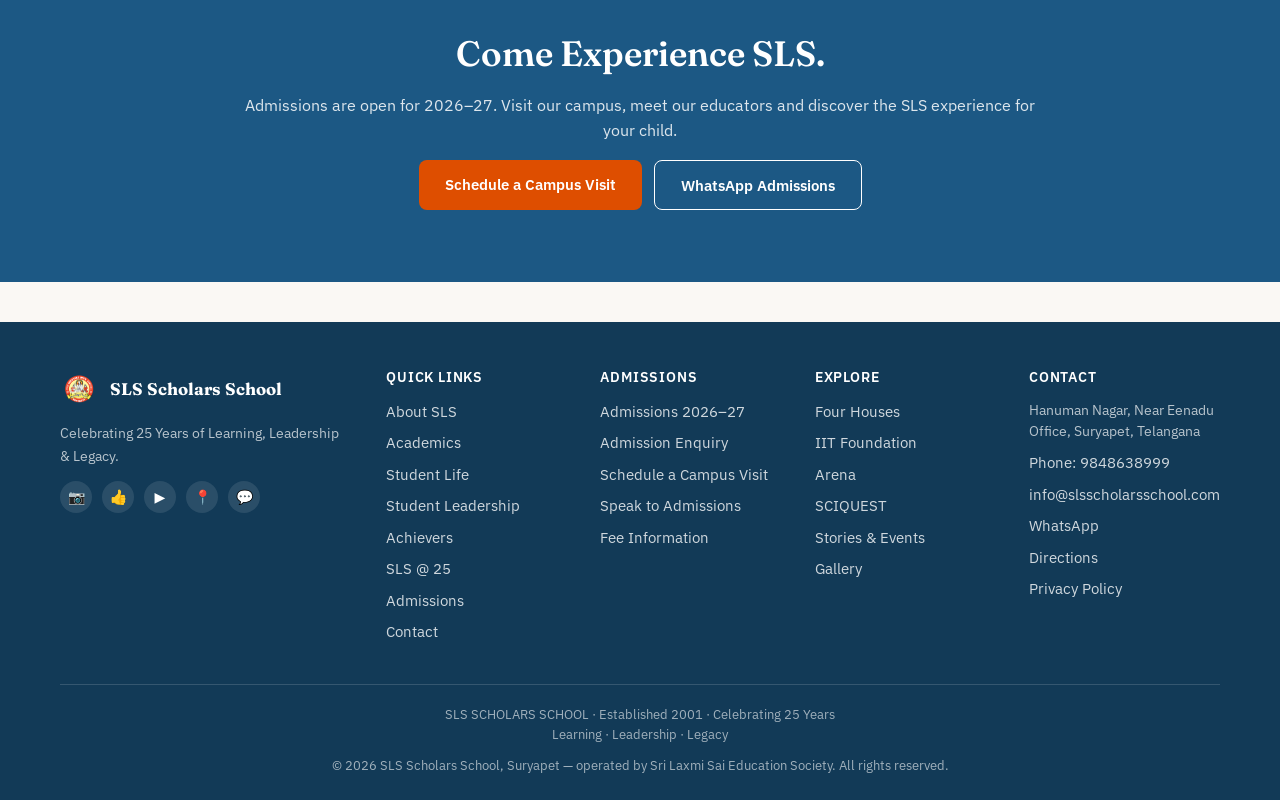
==== commit 64fd0a0a: "Home page fixes: layout bugs, wording, Satya spelling, photo-ready sections" ====
--- a/index.html
+++ b/index.html
@@ -98,8 +98,13 @@
         <div><div class="stat-num">4</div><div class="stat-label">Houses — One SLS Family</div></div>
       </div>
     </div>
-    <div class="hero-crest-panel">
-      <img src="images/crest.png" alt="SLS Scholars School crest">
+    <div class="hero-crest-panel" style="padding:14px;">
+      <div class="hero-photo-grid">
+        <div class="hero-photo-tile" style="background:linear-gradient(160deg, rgba(28,88,132,0.3), rgba(0,0,0,0.4)), #1C588430;">📚 Students in Class</div>
+        <div class="hero-photo-tile" style="background:linear-gradient(160deg, rgba(222,78,0,0.3), rgba(0,0,0,0.4)), #DE4E0030;">🗳️ Student Leadership</div>
+        <div class="hero-photo-tile" style="background:linear-gradient(160deg, rgba(214,164,25,0.3), rgba(0,0,0,0.4)), #D6A41930;">🏆 Arena</div>
+        <div class="hero-photo-tile" style="background:linear-gradient(160deg, rgba(47,111,232,0.3), rgba(0,0,0,0.4)), #2F6FE830;">🔬 Science &amp; SCIQUEST</div>
+      </div>
     </div>
   </div>
 </section>
@@ -116,7 +121,7 @@
   <div class="wrap">
     <span class="eyebrow" style="text-align:center; display:block;">Why Parents Choose SLS</span>
     <h2 style="text-align:center;">Because education should build more than marks.</h2>
-    <div class="grid grid-3" style="margin-top:32px;">
+    <div class="grid grid-3-fixed" style="margin-top:28px;">
       <div class="card">
         <div class="card-icon" style="background:#1C588415; color:var(--navy);">📘</div>
         <h3>Strong Academic Foundation</h3>
@@ -155,16 +160,17 @@
   <div class="wrap">
     <span class="eyebrow" style="text-align:center; display:block;">This Is Life at SLS</span>
     <h2 style="text-align:center;">Learning. Leading. Creating. Competing. Celebrating.</h2>
-    <p style="text-align:center; color:var(--muted); max-width:600px; margin:0 auto 32px;">You already conduct enough activities to make this school incredibly active — here's a glimpse.</p>
+    <p style="text-align:center; color:var(--muted); max-width:600px; margin:0 auto 8px;">Every experience is an opportunity to discover, participate, create and grow.</p>
+    <p style="text-align:center; color:var(--muted); font-size:0.8rem; margin-bottom:28px;">Each tile below is ready for a real photo — swap the background color for a real activity photo whenever ready.</p>
     <div class="grid grid-4">
-      <div class="life-tile"><div><div class="life-icon">📚</div><div class="life-label">Academics</div></div></div>
-      <div class="life-tile"><div><div class="life-icon">🔬</div><div class="life-label">Science &amp; Innovation</div></div></div>
-      <div class="life-tile"><div><div class="life-icon">🏆</div><div class="life-label">Sports</div></div></div>
-      <div class="life-tile"><div><div class="life-icon">🎨</div><div class="life-label">Arts &amp; Creativity</div></div></div>
-      <div class="life-tile"><div><div class="life-icon">👑</div><div class="life-label">Student Leadership</div></div></div>
-      <div class="life-tile"><div><div class="life-icon">🌱</div><div class="life-label">Clubs</div></div></div>
-      <div class="life-tile"><div><div class="life-icon">🎭</div><div class="life-label">Celebrations</div></div></div>
-      <div class="life-tile"><div><div class="life-icon">🤝</div><div class="life-label">Community</div></div></div>
+      <div class="life-tile" style="background-color:#1C5884;"><div><div class="life-icon">📚</div><div class="life-label">Academics</div></div></div>
+      <div class="life-tile" style="background-color:#2F6FE8;"><div><div class="life-icon">🔬</div><div class="life-label">Science &amp; Innovation</div></div></div>
+      <div class="life-tile" style="background-color:#DE4E00;"><div><div class="life-icon">🏆</div><div class="life-label">Sports</div></div></div>
+      <div class="life-tile" style="background-color:#D6A419;"><div><div class="life-icon">🎨</div><div class="life-label">Arts &amp; Creativity</div></div></div>
+      <div class="life-tile" style="background-color:#D93A3A;"><div><div class="life-icon">👑</div><div class="life-label">Student Leadership</div></div></div>
+      <div class="life-tile" style="background-color:#3A8C4A;"><div><div class="life-icon">🌱</div><div class="life-label">Clubs</div></div></div>
+      <div class="life-tile" style="background-color:#8A5CF6;"><div><div class="life-icon">🎭</div><div class="life-label">Celebrations</div></div></div>
+      <div class="life-tile" style="background-color:#123A57;"><div><div class="life-icon">🤝</div><div class="life-label">Community</div></div></div>
     </div>
   </div>
 </section>
@@ -176,21 +182,25 @@
     <p style="text-align:center; color:var(--muted); max-width:600px; margin:0 auto 32px;">Different colours. Shared values. One SLS family. Every SLS Scholar belongs to a house — a community where students learn teamwork, responsibility, healthy competition and leadership.</p>
     <div class="grid grid-4">
       <div class="house-tile" style="background:var(--sathya);">
-        <h3 style="color:#fff; margin-bottom:4px;">Sathya</h3>
+        <span class="house-symbol">🔥</span>
+        <h3 style="color:#fff; margin-bottom:4px;">Satya</h3>
         <div class="house-value">Truth</div>
         <div class="house-motto">"Lead with Integrity."</div>
       </div>
       <div class="house-tile" style="background:var(--daya);">
+        <span class="house-symbol">🤝</span>
         <h3 style="color:#fff; margin-bottom:4px;">Daya</h3>
         <div class="house-value">Compassion</div>
         <div class="house-motto">"Lead with Kindness."</div>
       </div>
       <div class="house-tile" style="background:var(--saralatha);">
+        <span class="house-symbol">🌿</span>
         <h3 style="color:#fff; margin-bottom:4px;">Saralatha</h3>
         <div class="house-value">Simplicity</div>
         <div class="house-motto">"Lead with Humility."</div>
       </div>
       <div class="house-tile" style="background:var(--pavithratha);">
+        <span class="house-symbol">💎</span>
         <h3 style="color:#fff; margin-bottom:4px;">Pavithratha</h3>
         <div class="house-value">Purity</div>
         <div class="house-motto">"Lead with Character."</div>
@@ -208,17 +218,19 @@
       <div class="step">Campaign</div><div class="arrow">→</div>
       <div class="step">Digital Vote</div><div class="arrow">→</div>
       <div class="step">Results</div><div class="arrow">→</div>
-      <div class="step">Student Cabinet Installation</div><div class="arrow">→</div>
-      <div class="step">Leadership</div>
-    </div>
-    <p style="font-size:0.85rem; color:var(--muted); font-weight:600;">SPL &nbsp;·&nbsp; ASPL &nbsp;·&nbsp; Club Leaders &nbsp;·&nbsp; House Captains &nbsp;·&nbsp; Vice Captains</p>
+      <div class="step">Installation</div><div class="arrow">→</div>
+      <div class="step">Lead &amp; Serve</div>
+    </div>
+    <div class="full-photo-block" style="background:#2F6FE815; max-width:520px; margin:20px auto 0;">🗳️</div>
+    <p style="font-size:0.8rem; color:var(--muted); margin-top:8px;">Placeholder for a real election-day photograph.</p>
+    <p style="font-size:0.85rem; color:var(--muted); font-weight:600; margin-top:14px;">SPL &nbsp;·&nbsp; ASPL &nbsp;·&nbsp; Club Leaders &nbsp;·&nbsp; House Captains &nbsp;·&nbsp; Vice Captains</p>
   </div>
 </section>
 
 <section>
   <div class="wrap-narrow" style="text-align:center;">
-    <span class="eyebrow">More Than a Student</span>
-    <h2>An SLS Scholar.</h2>
+    <span class="eyebrow">More Than a Student. An SLS Scholar.</span>
+    <h2>Every SLS Scholar Is All of These.</h2>
     <div class="grid grid-3" style="margin-top:28px; text-align:left;">
       <div class="card"><h3 style="margin-bottom:4px;">They Question.</h3><p style="color:var(--muted); font-size:0.9rem; margin:0;">Curiosity drives every classroom.</p></div>
       <div class="card"><h3 style="margin-bottom:4px;">They Create.</h3><p style="color:var(--muted); font-size:0.9rem; margin:0;">Art, projects, and original ideas.</p></div>
@@ -233,9 +245,12 @@
 
 <section style="background:var(--navy);">
   <div class="wrap-narrow" style="text-align:center;">
-    <h2 style="color:#fff;">Ready to visit us?</h2>
-    <p style="color:rgba(255,255,255,0.85);">Admissions are open for 2026–27. Come see the campus, meet our faculty, and discover the SLS experience for yourself.</p>
-    <a href="admissions.html" class="btn btn-primary">Enquire for Admission</a>
+    <h2 style="color:#fff;">Come Experience SLS.</h2>
+    <p style="color:rgba(255,255,255,0.85);">Admissions are open for 2026–27. Visit our campus, meet our educators and discover the SLS experience for your child.</p>
+    <div style="display:flex; gap:12px; justify-content:center; flex-wrap:wrap;">
+      <a href="contact.html" class="btn btn-primary">Schedule a Campus Visit</a>
+      <a href="tel:+919848638999" class="btn btn-outline" style="border-color:#fff; color:#fff;">WhatsApp Admissions</a>
+    </div>
   </div>
 </section>
 
@@ -246,7 +261,14 @@
         <img src="images/crest.png" alt="crest" style="width:38px;height:38px;">
         <div class="brand-text"><div class="school-name" style="color:#fff;">SLS Scholars School</div></div>
       </div>
-      <p style="color:rgba(255,255,255,0.7); font-size:0.88rem; max-width:280px;">Celebrating 25 Years of Learning, Leadership &amp; Legacy. Since 2001, SLS Scholars School has been nurturing confident learners, responsible leaders and compassionate individuals through strong academics, meaningful opportunities and values that last a lifetime.</p>
+      <p style="color:rgba(255,255,255,0.7); font-size:0.88rem; max-width:280px;">Celebrating 25 Years of Learning, Leadership &amp; Legacy.</p>
+      <div class="social-row">
+        <a href="#" aria-label="Instagram" target="_blank" rel="noopener">📷</a>
+        <a href="#" aria-label="Facebook" target="_blank" rel="noopener">👍</a>
+        <a href="#" aria-label="YouTube" target="_blank" rel="noopener">▶</a>
+        <a href="https://www.google.com/maps/search/?api=1&query=SLS+Scholars+School+Hanuman+Nagar+Near+Eenadu+Office+Suryapet" aria-label="Directions" target="_blank" rel="noopener">📍</a>
+        <a href="tel:+919848638999" aria-label="WhatsApp">💬</a>
+      </div>
     </div>
     <div>
       <h4>Quick Links</h4>
--- a/style.css
+++ b/style.css
@@ -104,6 +104,9 @@
 .grid { display: grid; gap: 28px; }
 .grid-2 { grid-template-columns: repeat(auto-fit, minmax(280px, 1fr)); }
 .grid-3 { grid-template-columns: repeat(auto-fit, minmax(220px, 1fr)); }
+.grid-3-fixed { grid-template-columns: repeat(3, 1fr); }
+@media (max-width: 800px) { .grid-3-fixed { grid-template-columns: repeat(2, 1fr); } }
+@media (max-width: 520px) { .grid-3-fixed { grid-template-columns: 1fr; } }
 .grid-4 { grid-template-columns: repeat(auto-fit, minmax(180px, 1fr)); }
 
 .card {
@@ -153,7 +156,8 @@
   background: linear-gradient(135deg, rgba(222,78,0,0.15), transparent 60%);
 }
 
-.stat-row { display: flex; gap: 36px; flex-wrap: wrap; margin-top: 28px; }
+.stat-row { display: grid; grid-template-columns: repeat(4, 1fr); gap: 20px; margin-top: 28px; }
+@media (max-width: 560px) { .stat-row { grid-template-columns: repeat(2, 1fr); } }
 .stat-num { font-family: 'Fraunces', serif; font-size: 2rem; font-weight: 700; color: var(--navy); }
 .stat-label { font-size: 0.8rem; color: var(--muted); }
 
@@ -222,27 +226,55 @@
 }
 .jubilee-section {
   background: var(--navy); color: #fff; padding: 64px 24px; text-align: center;
-}
+  position: relative; overflow: hidden;
+}
+.jubilee-section::before {
+  content: "25"; position: absolute; top: 50%; left: 50%; transform: translate(-50%, -50%);
+  font-family: 'Fraunces', serif; font-weight: 700; font-size: 24rem; color: rgba(212,175,55,0.06);
+  line-height: 1; pointer-events: none; user-select: none;
+}
+.jubilee-section > * { position: relative; z-index: 1; }
 .jubilee-section h2 { color: #D4AF37; }
 .jubilee-section p { color: rgba(255,255,255,0.85); max-width: 640px; margin: 0 auto 20px; }
 .jubilee-years { font-family: 'Fraunces', serif; font-size: 2.6rem; font-weight: 700; color: #D4AF37; margin-bottom: 6px; }
 
+.hero-photo-grid { display: grid; grid-template-columns: 1fr 1fr; gap: 8px; width: 100%; height: 100%; min-height: 320px; }
+.hero-photo-tile {
+  border-radius: 10px; display: flex; align-items: flex-end; padding: 12px;
+  background: linear-gradient(160deg, rgba(0,0,0,0.05), rgba(0,0,0,0.35));
+  color: #fff; font-size: 0.78rem; font-weight: 700; text-shadow: 0 1px 4px rgba(0,0,0,0.4);
+}
+
+.house-symbol { font-size: 22px; margin-bottom: 6px; display: block; }
+
+.social-row { display: flex; gap: 10px; margin-top: 10px; }
+.social-row a {
+  width: 32px; height: 32px; border-radius: 50%; background: rgba(255,255,255,0.1);
+  display: flex; align-items: center; justify-content: center; font-size: 14px; color: #fff !important;
+}
+.social-row a:hover { background: rgba(255,255,255,0.2); }
+
 .house-tile { border-radius: 16px; overflow: hidden; text-align: center; color: #fff; padding: 32px 20px; }
 .house-tile .house-value { font-size: 0.85rem; opacity: 0.9; margin-bottom: 10px; }
 .house-tile .house-motto { font-family: 'Fraunces', serif; font-style: italic; font-size: 1.05rem; }
 
-.election-flow { display: flex; align-items: center; justify-content: center; flex-wrap: wrap; gap: 10px; margin: 24px 0; }
-.election-flow .step { background: #fff; border: 1px solid var(--line); border-radius: 10px; padding: 12px 18px; font-size: 0.85rem; font-weight: 600; color: var(--navy); }
-.election-flow .arrow { color: var(--orange); font-size: 1.1rem; }
+.election-flow { display: flex; align-items: center; justify-content: center; flex-wrap: wrap; gap: 8px; margin: 24px 0; max-width: 100%; }
+.election-flow .step { background: #fff; border: 1px solid var(--line); border-radius: 10px; padding: 10px 14px; font-size: 0.8rem; font-weight: 600; color: var(--navy); white-space: nowrap; }
+.election-flow .arrow { color: var(--orange); font-size: 1.1rem; flex-shrink: 0; }
 
 .life-tile {
   position: relative; border-radius: 14px; overflow: hidden; aspect-ratio: 4/3;
   display: flex; align-items: flex-end; padding: 16px;
-  background: linear-gradient(160deg, var(--navy), #2a6a94);
+  background-size: cover; background-position: center;
   color: #fff;
 }
-.life-tile .life-icon { font-size: 28px; margin-bottom: 6px; }
-.life-tile .life-label { font-family: 'Fraunces', serif; font-weight: 600; font-size: 1rem; }
+.life-tile::before {
+  content: ""; position: absolute; inset: 0;
+  background: linear-gradient(180deg, rgba(0,0,0,0.05) 40%, rgba(0,0,0,0.65) 100%);
+}
+.life-tile > * { position: relative; z-index: 1; }
+.life-tile .life-icon { font-size: 28px; margin-bottom: 6px; opacity: 0.85; }
+.life-tile .life-label { font-family: 'Fraunces', serif; font-weight: 600; font-size: 1rem; text-shadow: 0 1px 4px rgba(0,0,0,0.4); }
 
 .timeline { border-left: 3px solid var(--orange); padding-left: 24px; margin-left: 8px; }
 .timeline-item { margin-bottom: 28px; position: relative; }
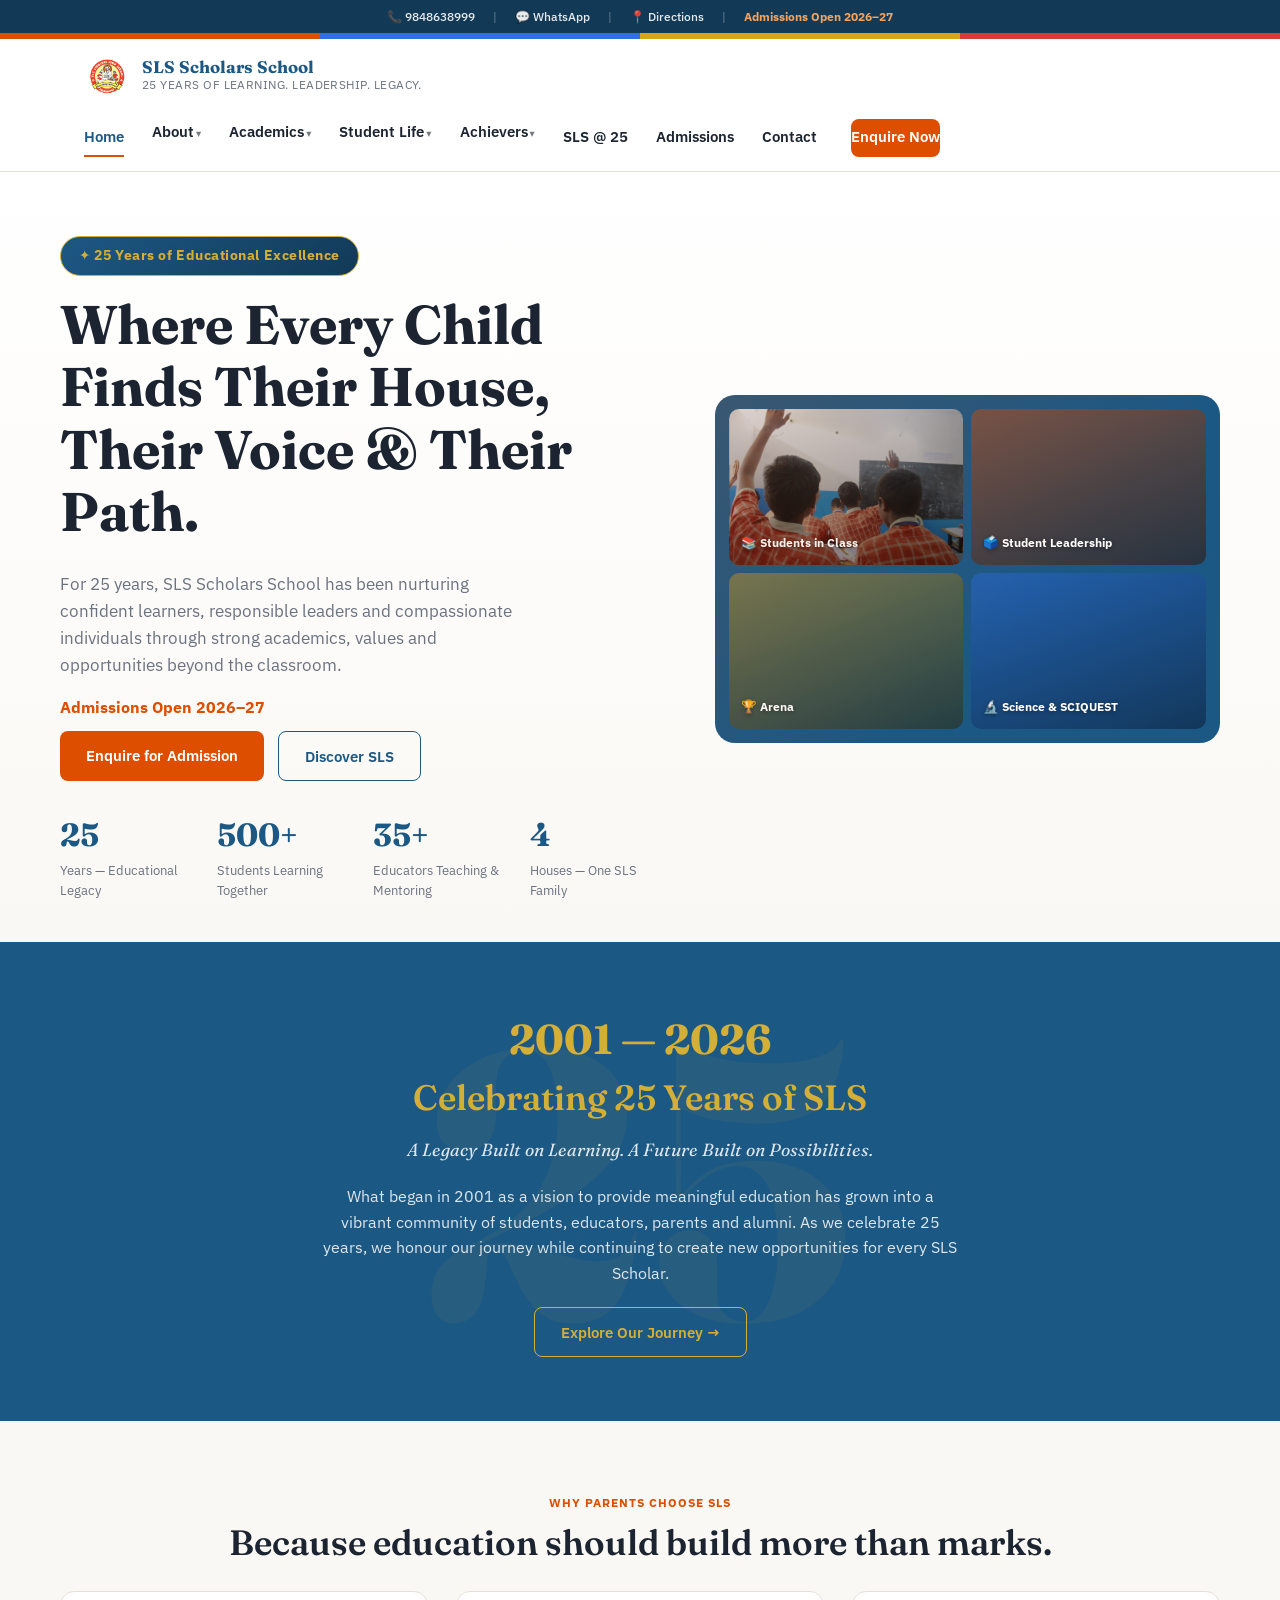
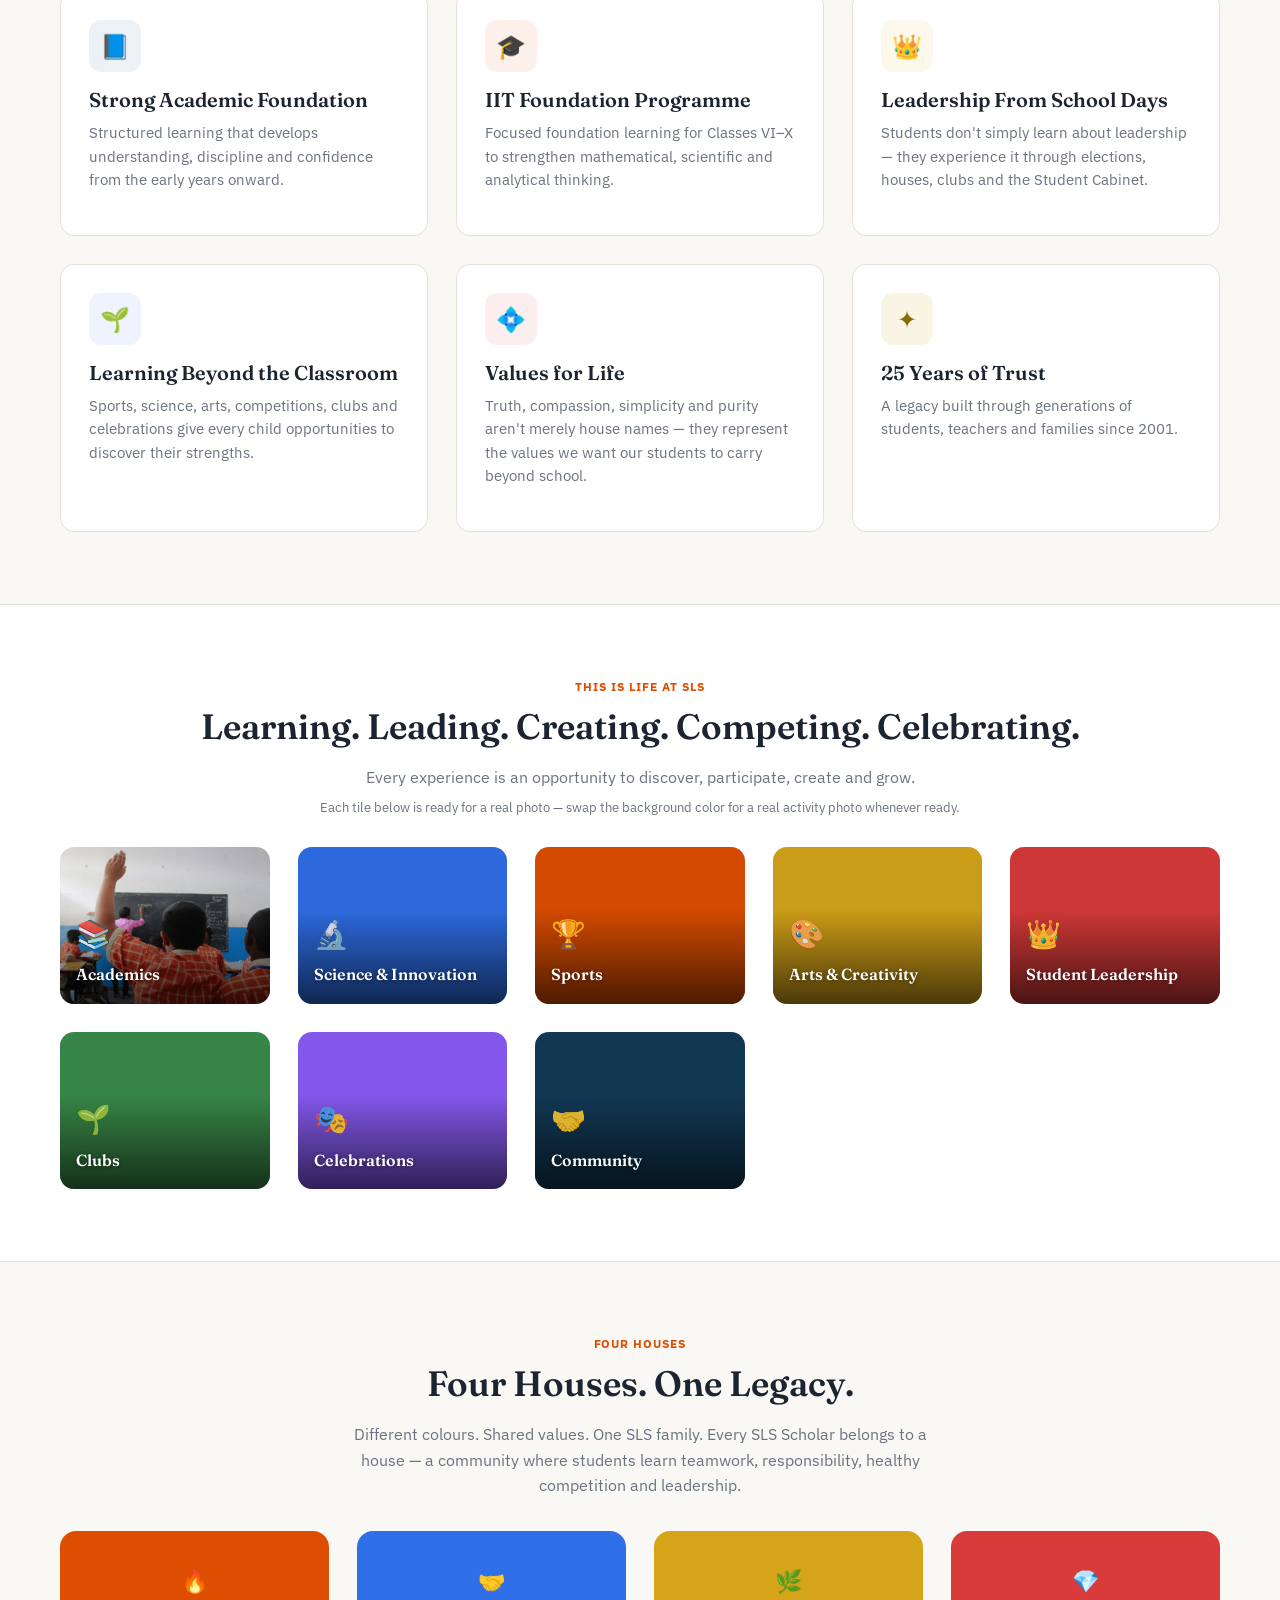
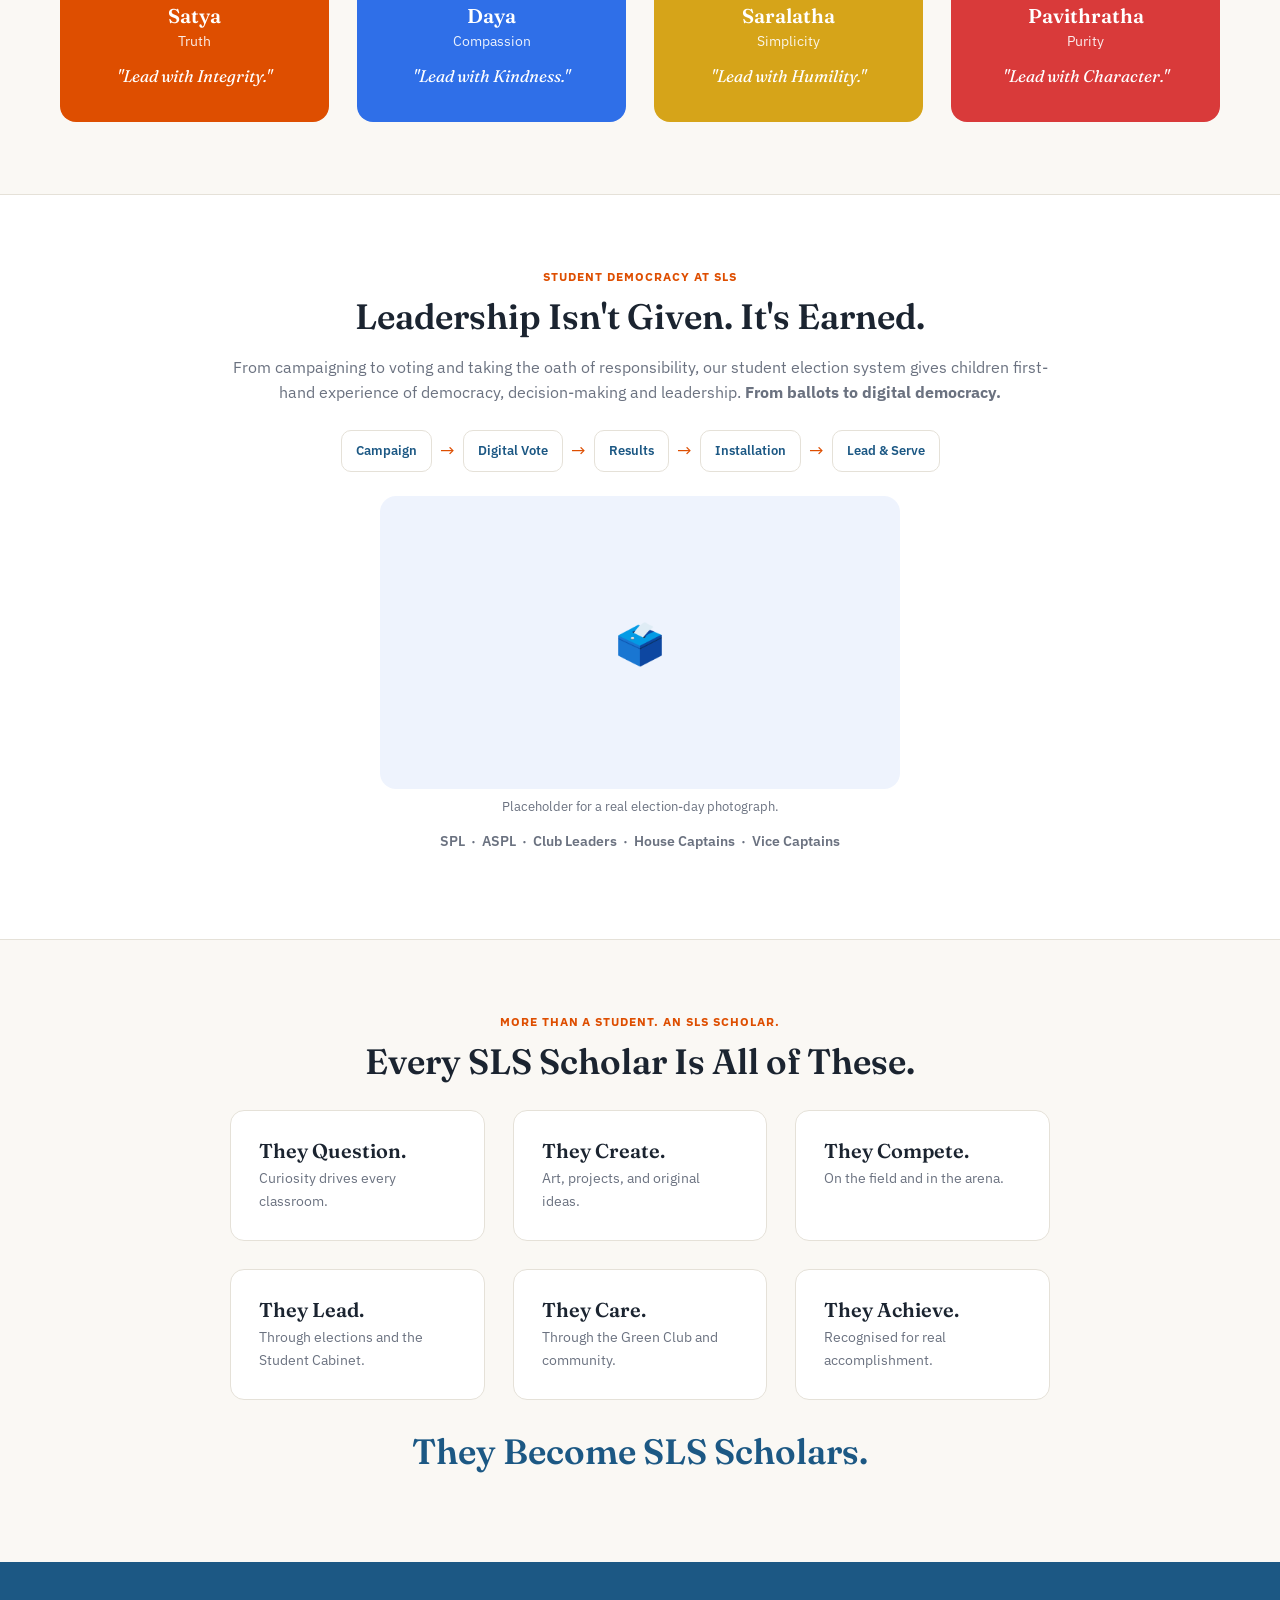
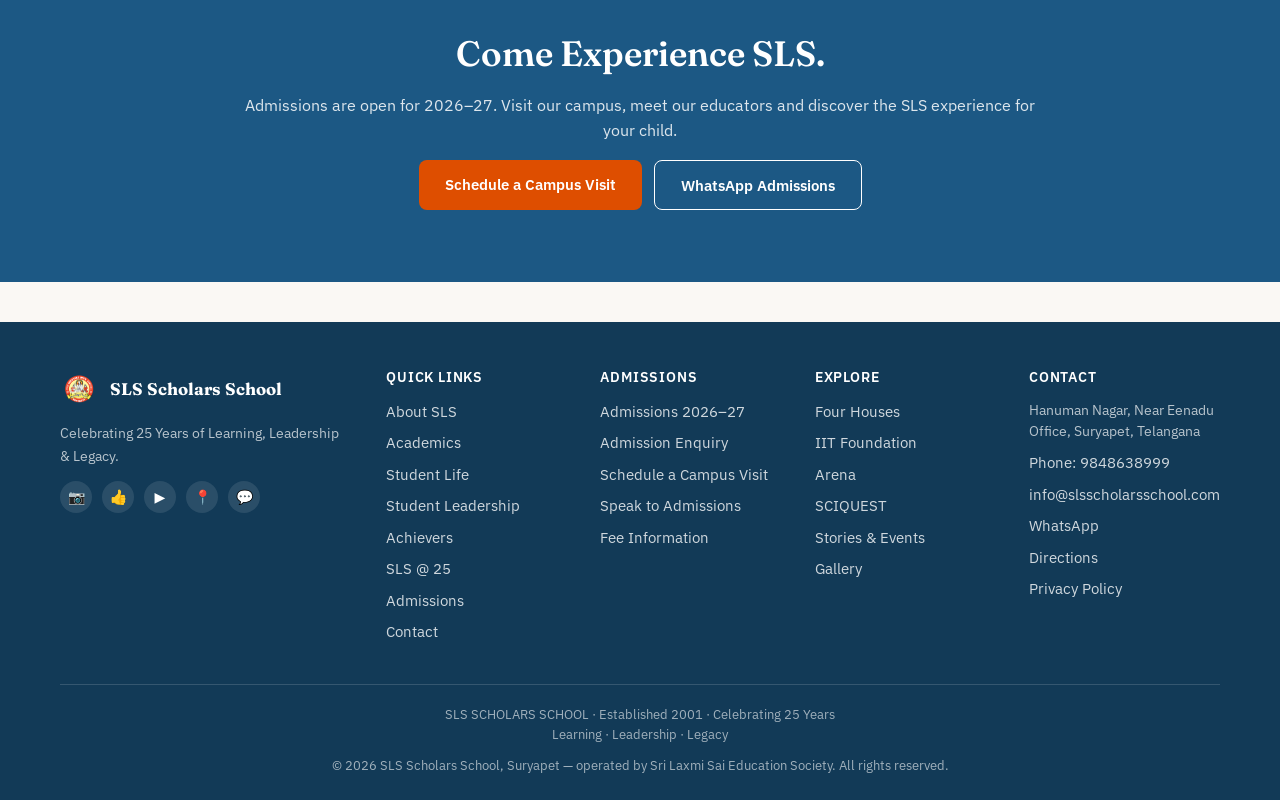
==== commit 6817d00a: "Add real campus photos throughout the site" ====
--- a/index.html
+++ b/index.html
@@ -100,7 +100,7 @@
     </div>
     <div class="hero-crest-panel" style="padding:14px;">
       <div class="hero-photo-grid">
-        <div class="hero-photo-tile" style="background:linear-gradient(160deg, rgba(28,88,132,0.3), rgba(0,0,0,0.4)), #1C588430;">📚 Students in Class</div>
+        <div class="hero-photo-tile" style="background-image:linear-gradient(160deg, rgba(28,88,132,0.15), rgba(0,0,0,0.55)), url('images/campus/classroom-hands-raised.jpg'); background-size:cover; background-position:center;">📚 Students in Class</div>
         <div class="hero-photo-tile" style="background:linear-gradient(160deg, rgba(222,78,0,0.3), rgba(0,0,0,0.4)), #DE4E0030;">🗳️ Student Leadership</div>
         <div class="hero-photo-tile" style="background:linear-gradient(160deg, rgba(214,164,25,0.3), rgba(0,0,0,0.4)), #D6A41930;">🏆 Arena</div>
         <div class="hero-photo-tile" style="background:linear-gradient(160deg, rgba(47,111,232,0.3), rgba(0,0,0,0.4)), #2F6FE830;">🔬 Science &amp; SCIQUEST</div>
@@ -163,7 +163,7 @@
     <p style="text-align:center; color:var(--muted); max-width:600px; margin:0 auto 8px;">Every experience is an opportunity to discover, participate, create and grow.</p>
     <p style="text-align:center; color:var(--muted); font-size:0.8rem; margin-bottom:28px;">Each tile below is ready for a real photo — swap the background color for a real activity photo whenever ready.</p>
     <div class="grid grid-4">
-      <div class="life-tile" style="background-color:#1C5884;"><div><div class="life-icon">📚</div><div class="life-label">Academics</div></div></div>
+      <div class="life-tile" style="background-image:url('images/campus/teacher-blackboard.jpg'); background-size:cover; background-position:center 30%;"><div><div class="life-icon">📚</div><div class="life-label">Academics</div></div></div>
       <div class="life-tile" style="background-color:#2F6FE8;"><div><div class="life-icon">🔬</div><div class="life-label">Science &amp; Innovation</div></div></div>
       <div class="life-tile" style="background-color:#DE4E00;"><div><div class="life-icon">🏆</div><div class="life-label">Sports</div></div></div>
       <div class="life-tile" style="background-color:#D6A419;"><div><div class="life-icon">🎨</div><div class="life-label">Arts &amp; Creativity</div></div></div>
--- a/style.css
+++ b/style.css
@@ -383,11 +383,12 @@
 @media (max-width: 960px) {
   .utility-strip { display: none; }
   .hamburger-btn { display: block; }
-  .main-nav {
+  nav.main-nav {
     display: none; position: fixed; top: 0; left: 0; right: 0; bottom: 0; background: #fff;
-    flex-direction: column; padding: 90px 28px 28px; overflow-y: auto; z-index: 90; gap: 4px;
+    flex-direction: column; flex-wrap: nowrap; padding: 90px 28px 28px; overflow-y: auto; z-index: 90; gap: 4px;
   }
-  .main-nav.open { display: flex; }
+  nav.main-nav.open { display: flex; }
+  .main-nav > a, .main-nav > .nav-item { width: 100%; }
   .nav-item > a::after { float: right; }
   .nav-dropdown { display: block; position: static; box-shadow: none; border: none; padding-left: 14px; margin-bottom: 6px; }
   .nav-dropdown a { padding: 8px 0; }
